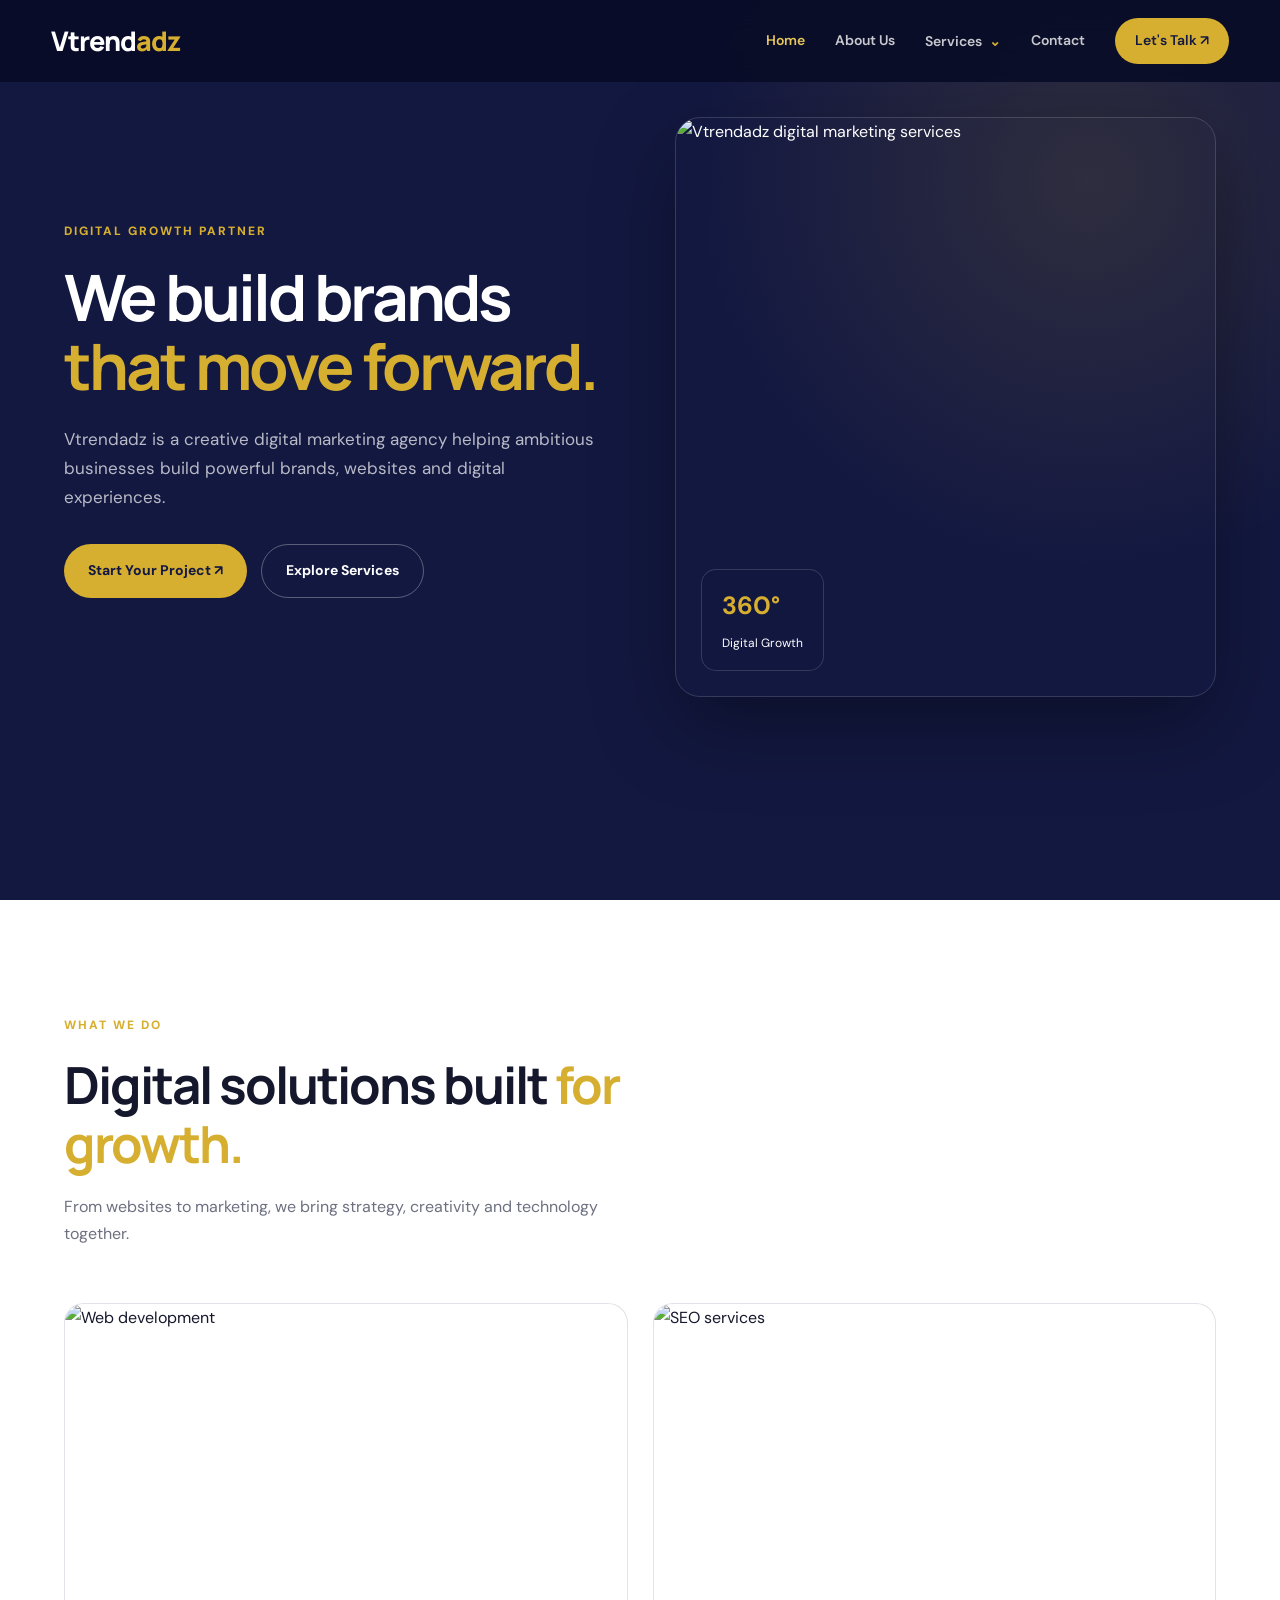
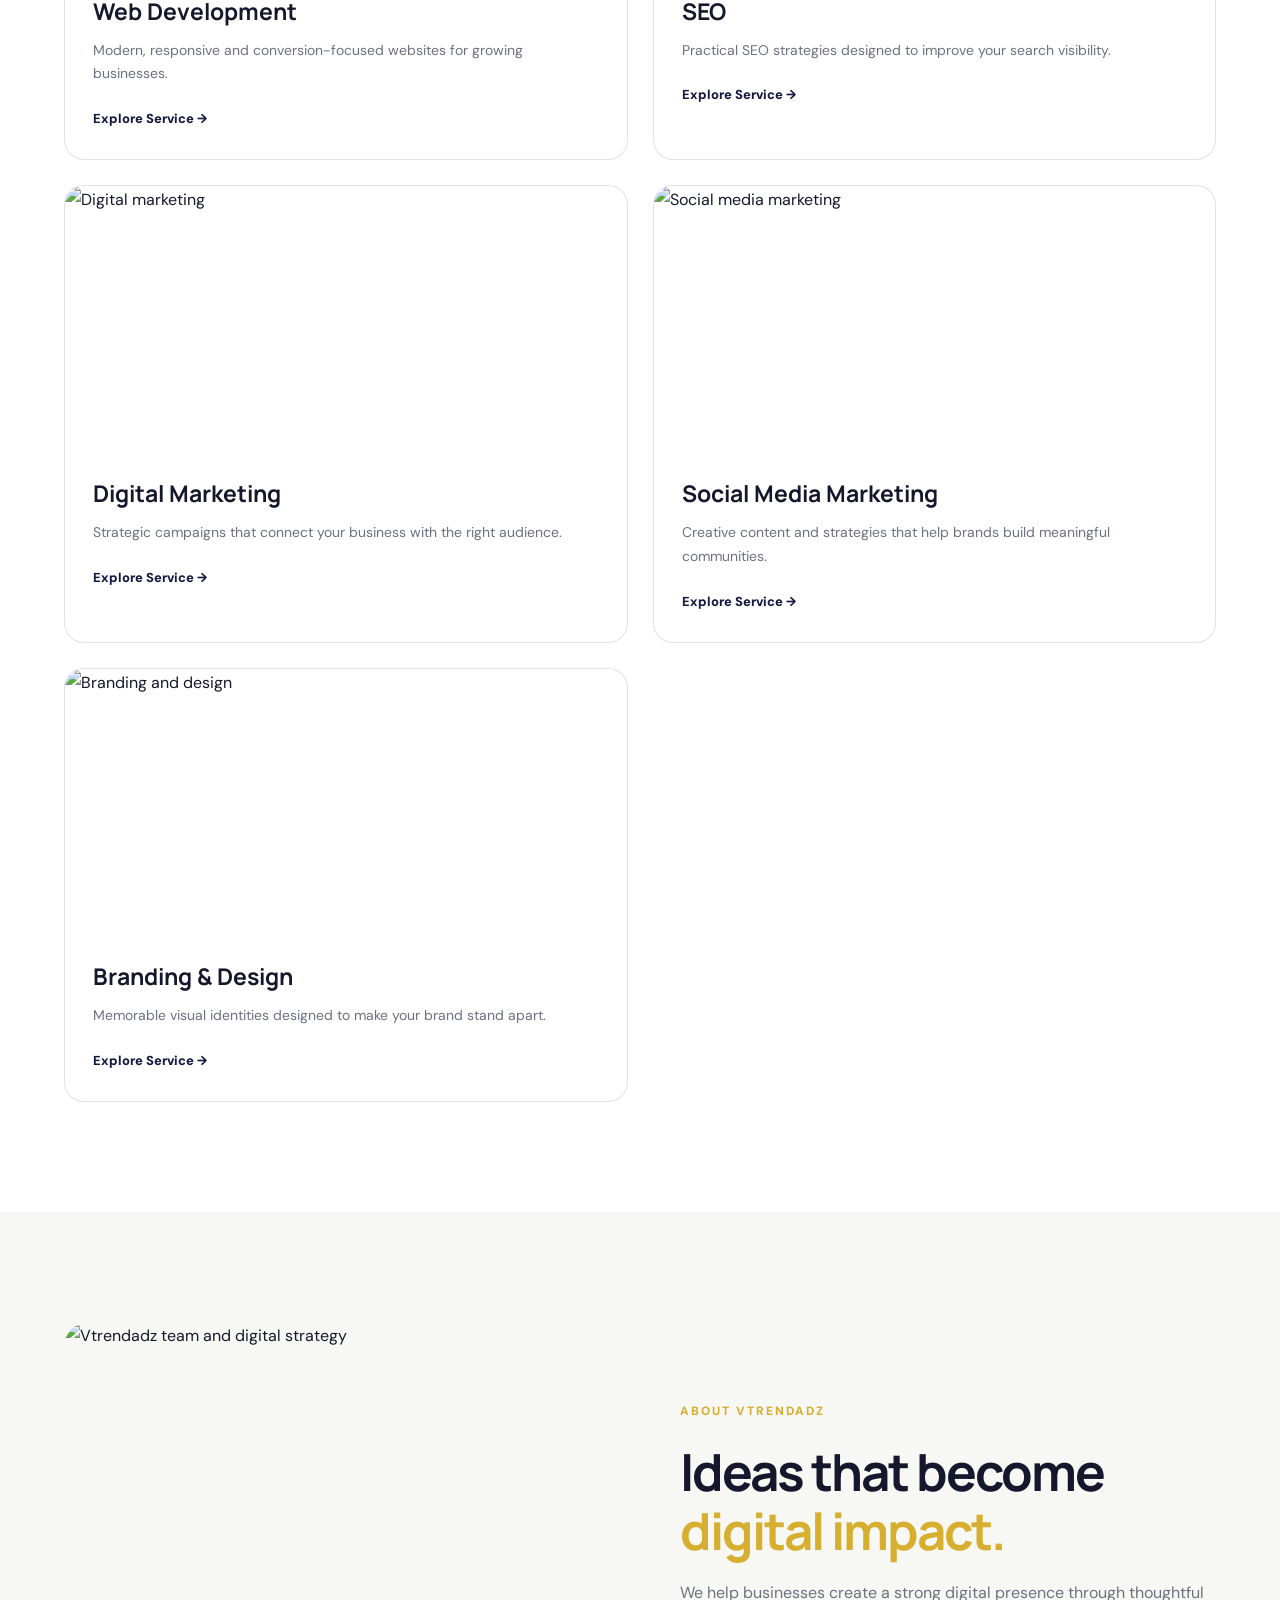
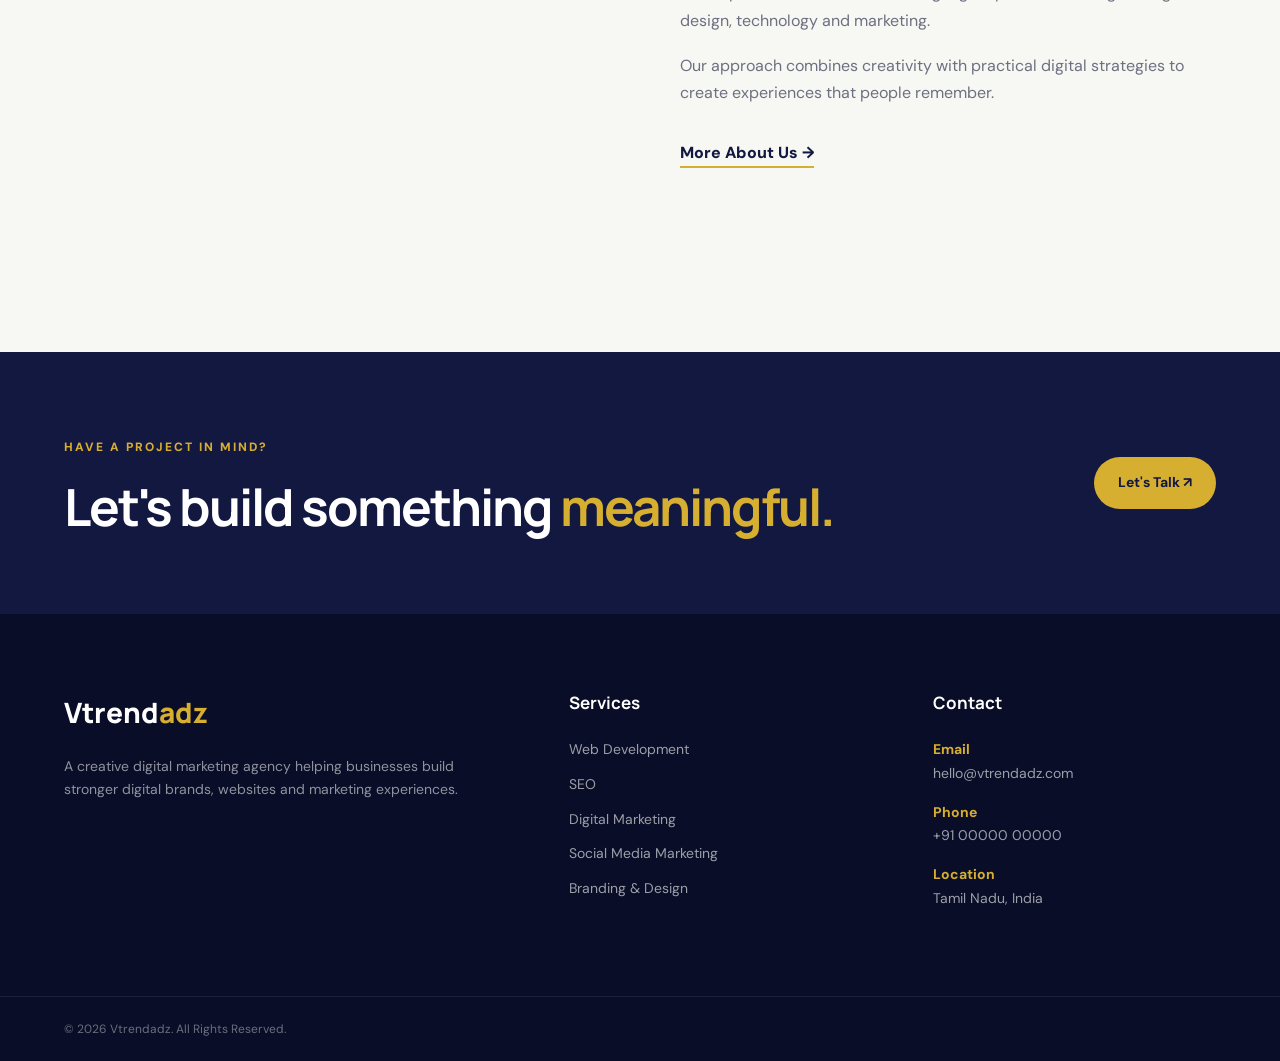
==== index.html @ 5061ff43 "ff" ====
<!DOCTYPE html>
<html lang="en">

<head>
    <meta charset="UTF-8">

    <meta name="viewport" content="width=device-width, initial-scale=1.0">

    <title>Vtrendadz | Digital Marketing Agency in Tamil Nadu</title>

    <meta name="description"
        content="Vtrendadz is a digital marketing agency offering web development, SEO, digital marketing, social media marketing and branding services.">

    <meta name="keywords"
        content="digital marketing agency Tamil Nadu, web development, SEO, social media marketing, branding">

    <meta name="author" content="Vtrendadz">

    <link rel="canonical" href="https://www.vtrendadz.com/">

    <link rel="stylesheet" href="css/style.css">
</head>

<body>

    <!-- PAGE LOADER -->
    <div class="page-loader">
        <img src="images/vtrendadz-logo-transparent.png" alt="Vtrendadz" class="loader-logo-image">
    </div>

    <!-- NAVBAR -->
    <header class="navbar">

        <div class="nav-container">

            <a href="index.html" class="logo">
                Vtrend<span>adz</span>
            </a>

            <button class="menu-toggle" id="menuToggle">
                ☰
            </button>

            <nav class="nav-menu" id="navMenu">

                <a href="index.html" class="active">Home</a>

                <a href="about.html">About Us</a>

                <div class="dropdown">

                    <button class="dropdown-btn">
                        Services <span>⌄</span>
                    </button>

                    <div class="dropdown-menu">

                        <a href="services.html">All Services</a>

                        <a href="services/web-development.html">
                            Web Development
                        </a>

                        <a href="services/seo.html">
                            SEO
                        </a>

                        <a href="services/digital-marketing.html">
                            Digital Marketing
                        </a>

                        <a href="services/social-media.html">
                            Social Media Marketing
                        </a>

                        <a href="services/branding.html">
                            Branding & Design
                        </a>

                    </div>

                </div>

                <a href="contact.html">Contact</a>

                <a href="contact.html" class="nav-btn">
                    Let's Talk ↗
                </a>

            </nav>

        </div>

    </header>


    <!-- HERO -->
    <section class="hero">

        <div class="hero-container">

            <div class="hero-content reveal">

                <span class="small-title">
                    DIGITAL GROWTH PARTNER
                </span>

                <h1>
                    We build brands
                    <span>that move forward.</span>
                </h1>

                <p>
                    Vtrendadz is a creative digital marketing agency helping
                    ambitious businesses build powerful brands, websites and
                    digital experiences.
                </p>

                <div class="hero-buttons">

                    <a href="contact.html" class="btn btn-primary">
                        Start Your Project ↗
                    </a>

                    <a href="services.html" class="btn btn-outline">
                        Explore Services
                    </a>

                </div>

            </div>


            <div class="hero-image reveal">

                <div class="hero-image-box">

                    <img src="images/hero.jpg" alt="Vtrendadz digital marketing services">

                    <div class="image-badge">

                        <strong>360°</strong>

                        <span>
                            Digital Growth
                        </span>

                    </div>

                </div>

            </div>

        </div>

    </section>


    <!-- SERVICES -->
    <section class="section services-section">

        <div class="container">

            <div class="section-heading reveal">

                <span class="small-title">
                    WHAT WE DO
                </span>

                <h2>
                    Digital solutions built
                    <span>for growth.</span>
                </h2>

                <p>
                    From websites to marketing, we bring strategy,
                    creativity and technology together.
                </p>

            </div>


            <div class="service-grid">

                <!-- WEB DEVELOPMENT -->
                <a href="services/web-development.html" class="service-card reveal">

                    <div class="service-image">

                        <img src="images/web-development.jpg" alt="Web development">

                    </div>

                    <div class="service-content">

                        <h3>Web Development</h3>

                        <p>
                            Modern, responsive and conversion-focused
                            websites for growing businesses.
                        </p>

                        <span class="service-link">
                            Explore Service →
                        </span>

                    </div>

                </a>


                <!-- SEO -->
                <a href="services/seo.html" class="service-card reveal">

                    <div class="service-image">

                        <img src="images/seo.jpg" alt="SEO services">

                    </div>

                    <div class="service-content">

                        <h3>SEO</h3>

                        <p>
                            Practical SEO strategies designed to improve
                            your search visibility.
                        </p>

                        <span class="service-link">
                            Explore Service →
                        </span>

                    </div>

                </a>


                <!-- DIGITAL MARKETING -->
                <a href="services/digital-marketing.html" class="service-card reveal">

                    <div class="service-image">

                        <img src="images/digital-marketing.jpg" alt="Digital marketing">

                    </div>

                    <div class="service-content">

                        <h3>Digital Marketing</h3>

                        <p>
                            Strategic campaigns that connect your business
                            with the right audience.
                        </p>

                        <span class="service-link">
                            Explore Service →
                        </span>

                    </div>

                </a>


                <!-- SOCIAL MEDIA -->
                <a href="services/social-media.html" class="service-card reveal">

                    <div class="service-image">

                        <img src="images/social-media.jpg" alt="Social media marketing">

                    </div>

                    <div class="service-content">

                        <h3>Social Media Marketing</h3>

                        <p>
                            Creative content and strategies that help
                            brands build meaningful communities.
                        </p>

                        <span class="service-link">
                            Explore Service →
                        </span>

                    </div>

                </a>


                <!-- BRANDING -->
                <a href="services/branding.html" class="service-card reveal">

                    <div class="service-image">

                        <img src="images/branding.jpg" alt="Branding and design">

                    </div>

                    <div class="service-content">

                        <h3>Branding & Design</h3>

                        <p>
                            Memorable visual identities designed to make
                            your brand stand apart.
                        </p>

                        <span class="service-link">
                            Explore Service →
                        </span>

                    </div>

                </a>

            </div>

        </div>

    </section>


    <!-- ABOUT PREVIEW -->
    <section class="section about-preview">

        <div class="container about-grid">

            <div class="about-image reveal">

                <img src="images/about.jpg" alt="Vtrendadz team and digital strategy">

            </div>


            <div class="about-content reveal">

                <span class="small-title">
                    ABOUT VTRENDADZ
                </span>

                <h2>
                    Ideas that become
                    <span>digital impact.</span>
                </h2>

                <p>
                    We help businesses create a strong digital presence
                    through thoughtful design, technology and marketing.
                </p>

                <p>
                    Our approach combines creativity with practical
                    digital strategies to create experiences that
                    people remember.
                </p>

                <a href="about.html" class="text-link">
                    More About Us →
                </a>

            </div>

        </div>

    </section>


    <!-- CTA -->
    <section class="cta-section">

        <div class="container cta-container reveal">

            <div>

                <span class="small-title">
                    HAVE A PROJECT IN MIND?
                </span>

                <h2>
                    Let's build something
                    <span>meaningful.</span>
                </h2>

            </div>

            <a href="contact.html" class="btn btn-primary">
                Let's Talk ↗
            </a>

        </div>

    </section>


    <!-- FOOTER -->
    <footer class="footer">

        <div class="container footer-grid">

            <!-- COLUMN 1 -->
            <div class="footer-brand">

                <a href="index.html" class="footer-logo">
                    Vtrend<span>adz</span>
                </a>

                <p>
                    A creative digital marketing agency helping
                    businesses build stronger digital brands,
                    websites and marketing experiences.
                </p>

            </div>


            <!-- COLUMN 2 -->
            <div class="footer-services">

                <h3>Services</h3>

                <a href="services/web-development.html">
                    Web Development
                </a>

                <a href="services/seo.html">
                    SEO
                </a>

                <a href="services/digital-marketing.html">
                    Digital Marketing
                </a>

                <a href="services/social-media.html">
                    Social Media Marketing
                </a>

                <a href="services/branding.html">
                    Branding & Design
                </a>

            </div>


            <!-- COLUMN 3 -->
            <div class="footer-contact">

                <h3>Contact</h3>

                <p>
                    <strong>Email</strong><br>
                    hello@vtrendadz.com
                </p>

                <p>
                    <strong>Phone</strong><br>
                    +91 00000 00000
                </p>

                <p>
                    <strong>Location</strong><br>
                    Tamil Nadu, India
                </p>

            </div>

        </div>


        <div class="footer-bottom">

            <div class="container">

                <p>
                    © 2026 Vtrendadz. All Rights Reserved.
                </p>

            </div>

        </div>

    </footer>


    <script src="js/script.js"></script>

</body>

</html>
---- css/style.css ----
@import url('https://fonts.googleapis.com/css2?family=DM+Sans:wght@400;500;600;700&family=Manrope:wght@400;500;600;700;800&display=swap');


/* =========================================
   ROOT
========================================= */

:root {

    --navy: #131841;
    --navy-dark: #090d27;

    --gold: #d6af30;
    --gold-light: #e7c75d;

    --white: #ffffff;

    --cream: #f7f7f3;

    --text: #15182c;

    --muted: #6d7080;

    --border: rgba(19, 24, 65, 0.12);

    --container: 1180px;

}


/* =========================================
   RESET
========================================= */

* {

    margin: 0;

    padding: 0;

    box-sizing: border-box;

}


html {

    scroll-behavior: smooth;

}


body {

    font-family: "DM Sans", sans-serif;

    color: var(--text);

    background: var(--white);

    line-height: 1.7;

    overflow-x: hidden;

}


img {

    width: 100%;

    display: block;

}


a {

    text-decoration: none;

    color: inherit;

}


button,
input,
textarea,
select {

    font-family: inherit;

}


/* =========================================
   CONTAINER
========================================= */

.container {

    width: min(90%, var(--container));

    margin: auto;

}


/* =========================================
   LOADER
========================================= */

.page-loader {

    position: fixed;

    inset: 0;

    background: var(--navy);

    z-index: 9999;

    display: flex;

    align-items: center;

    justify-content: center;

    transition: .6s ease;

}


.page-loader.hide {

    opacity: 0;

    visibility: hidden;

}


.loader-logo {

    font-family: "Manrope", sans-serif;

    font-size: 42px;

    font-weight: 800;

    color: var(--white);

    animation: loaderPulse 1s infinite alternate;

}


.loader-logo span {

    color: var(--gold);

}


@keyframes loaderPulse {

    from {
        transform: scale(.9);
        opacity: .5;
    }

    to {
        transform: scale(1.05);
        opacity: 1;
    }

}


/* =========================================
   NAVBAR
========================================= */

.navbar {

    position: fixed;

    top: 0;

    left: 0;

    width: 100%;

    z-index: 1000;

    background: rgba(9, 13, 39, .92);

    backdrop-filter: blur(15px);

    transition: .3s ease;

}


.navbar.scrolled {

    box-shadow: 0 10px 40px rgba(0,0,0,.2);

}


.nav-container {

    width: min(92%, var(--container));

    margin: auto;

    min-height: 82px;

    display: flex;

    align-items: center;

    justify-content: space-between;

}


.logo {

    font-family: "Manrope", sans-serif;

    color: var(--white);

    font-size: 27px;

    font-weight: 800;

    letter-spacing: -1px;

}


.logo span {

    color: var(--gold);

}


.nav-menu {

    display: flex;

    align-items: center;

    gap: 30px;

}


.nav-menu > a {

    color: rgba(255,255,255,.78);

    font-size: 14px;

    font-weight: 600;

    transition: .3s ease;

}


.nav-menu > a:hover,
.nav-menu > a.active {

    color: var(--gold-light);

}


/* =========================================
   DROPDOWN
========================================= */

.dropdown {

    position: relative;

}


.dropdown-btn {

    background: none;

    border: none;

    color: rgba(255,255,255,.78);

    font-size: 14px;

    font-weight: 600;

    cursor: pointer;

}


.dropdown-btn span {

    color: var(--gold);

    margin-left: 4px;

}


.dropdown-menu {

    position: absolute;

    top: calc(100% + 22px);

    left: 50%;

    transform: translateX(-50%) translateY(10px);

    width: 230px;

    padding: 10px;

    background: var(--white);

    border-radius: 14px;

    box-shadow: 0 20px 50px rgba(0,0,0,.2);

    opacity: 0;

    visibility: hidden;

    transition: .3s ease;

}


.dropdown:hover .dropdown-menu {

    opacity: 1;

    visibility: visible;

    transform: translateX(-50%) translateY(0);

}


.dropdown-menu a {

    display: block;

    padding: 11px 14px;

    color: var(--text);

    font-size: 13px;

    border-radius: 8px;

    transition: .2s ease;

}


.dropdown-menu a:hover {

    background: var(--cream);

    color: var(--gold);

}


.nav-btn {

    padding: 11px 20px !important;

    background: var(--gold);

    color: var(--navy) !important;

    border-radius: 50px;

}


.nav-btn:hover {

    background: var(--gold-light);

}


/* =========================================
   MOBILE MENU
========================================= */

.menu-toggle {

    display: none;

    background: none;

    border: none;

    color: white;

    font-size: 27px;

    cursor: pointer;

}


/* =========================================
   HERO
========================================= */

.hero {

    min-height: 100vh;

    padding-top: 82px;

    background:
        radial-gradient(
            circle at 85% 20%,
            rgba(214,175,48,.14),
            transparent 30%
        ),
        var(--navy);

    color: var(--white);

}


.hero-container {

    width: min(90%, var(--container));

    margin: auto;

    display: grid;

    grid-template-columns: 1fr 1fr;

    gap: 70px;

    align-items: center;

    min-height: 650px;

}


.hero-content {

    max-width: 650px;

}


.small-title {

    display: inline-block;

    color: var(--gold);

    font-size: 12px;

    font-weight: 800;

    letter-spacing: 2px;

    margin-bottom: 20px;

}


.hero h1,
.inner-hero h1 {

    font-family: "Manrope", sans-serif;

    font-size: clamp(42px, 5vw, 72px);

    line-height: 1.08;

    letter-spacing: -3px;

    margin-bottom: 25px;

}


.hero h1 span,
.inner-hero h1 span,
.section-heading h2 span,
.about-content h2 span,
.cta-container h2 span {

    color: var(--gold);

}


.hero p {

    max-width: 580px;

    color: rgba(255,255,255,.7);

    font-size: 17px;

    margin-bottom: 32px;

}


.hero-buttons {

    display: flex;

    gap: 14px;

    flex-wrap: wrap;

}


/* =========================================
   BUTTONS
========================================= */

.btn {

    display: inline-flex;

    align-items: center;

    justify-content: center;

    padding: 14px 24px;

    border-radius: 50px;

    font-weight: 700;

    font-size: 14px;

    transition: .3s ease;

}


.btn-primary {

    background: var(--gold);

    color: var(--navy);

}


.btn-primary:hover {

    background: var(--gold-light);

    transform: translateY(-3px);

    box-shadow: 0 15px 30px rgba(214,175,48,.2);

}


.btn-outline {

    border: 1px solid rgba(255,255,255,.3);

    color: white;

}


.btn-outline:hover {

    border-color: var(--gold);

    color: var(--gold);

    transform: translateY(-3px);

}


/* =========================================
   HERO IMAGE
========================================= */

.hero-image-box {

    position: relative;

    height: 580px;

    border-radius: 25px;

    overflow: hidden;

    border: 1px solid rgba(255,255,255,.15);

    box-shadow: 0 30px 80px rgba(0,0,0,.35);

}


.hero-image-box img {

    width: 100%;

    height: 100%;

    object-fit: cover;

    transition: transform .7s ease;

}


.hero-image-box:hover img {

    transform: scale(1.05);

}


.image-badge {

    position: absolute;

    bottom: 25px;

    left: 25px;

    background: rgba(19,24,65,.9);

    backdrop-filter: blur(12px);

    padding: 15px 20px;

    border-radius: 15px;

    border: 1px solid rgba(255,255,255,.15);

}


.image-badge strong {

    display: block;

    color: var(--gold);

    font-size: 25px;

}


.image-badge span {

    color: white;

    font-size: 12px;

}


/* =========================================
   INNER HERO
========================================= */

.inner-hero {

    padding-top: 82px;

    background: var(--navy);

    color: white;

}


.inner-hero-container {

    width: min(90%, var(--container));

    margin: auto;

    min-height: 650px;

    display: grid;

    grid-template-columns: 1fr 1fr;

    gap: 70px;

    align-items: center;

}


.inner-hero-content {

    max-width: 620px;

}


.inner-hero-content p {

    color: rgba(255,255,255,.7);

    max-width: 570px;

    font-size: 17px;

    margin-bottom: 30px;

}


.inner-hero-image {

    height: 500px;

    border-radius: 25px;

    overflow: hidden;

}


.inner-hero-image img {

    width: 100%;

    height: 100%;

    object-fit: cover;

    transition: .7s ease;

}


.inner-hero-image:hover img {

    transform: scale(1.05);

}


/* =========================================
   SECTIONS
========================================= */

.section {

    padding: 110px 0;

}


.light-section {

    background: var(--cream);

}


.section-heading {

    max-width: 720px;

    margin-bottom: 55px;

}


.section-heading h2,
.about-content h2,
.content-width h2,
.contact-info h2 {

    font-family: "Manrope", sans-serif;

    font-size: clamp(34px, 4vw, 52px);

    line-height: 1.15;

    letter-spacing: -2px;

    margin-bottom: 20px;

}


.section-heading p {

    color: var(--muted);

    max-width: 600px;

}


/* =========================================
   SERVICES
========================================= */

.services-section {

    background: var(--white);

}


.service-grid {

    display: grid;

    grid-template-columns: repeat(2, 1fr);

    gap: 25px;

}


.service-card {

    border: 1px solid var(--border);

    border-radius: 20px;

    overflow: hidden;

    background: white;

    transition: .4s ease;

}


.service-card:hover {

    transform: translateY(-8px);

    box-shadow: 0 25px 60px rgba(19,24,65,.12);

}


.service-image {

    height: 260px;

    overflow: hidden;

}


.service-image img {

    width: 100%;

    height: 100%;

    object-fit: cover;

    transition: .6s ease;

}


.service-card:hover .service-image img {

    transform: scale(1.07);

}


.service-content {

    padding: 28px;

}


.service-content h3 {

    font-family: "Manrope", sans-serif;

    font-size: 23px;

    margin-bottom: 8px;

}


.service-content p {

    color: var(--muted);

    font-size: 14px;

    margin-bottom: 18px;

}


.service-link {

    color: var(--navy);

    font-size: 13px;

    font-weight: 800;

}


.service-card:hover .service-link {

    color: var(--gold);

}


/* =========================================
   ABOUT
========================================= */

.about-preview {

    background: var(--cream);

}


.about-grid {

    display: grid;

    grid-template-columns: 1fr 1fr;

    gap: 80px;

    align-items: center;

}


.about-image {

    height: 520px;

    border-radius: 25px;

    overflow: hidden;

}


.about-image img {

    width: 100%;

    height: 100%;

    object-fit: cover;

    transition: .7s ease;

}


.about-image:hover img {

    transform: scale(1.04);

}


.about-content p {

    color: var(--muted);

    margin-bottom: 18px;

}


.text-link {

    display: inline-block;

    margin-top: 15px;

    color: var(--navy);

    font-weight: 800;

    border-bottom: 2px solid var(--gold);

}


/* =========================================
   CONTENT
========================================= */

.content-width {

    max-width: 850px;

}


.content-width p {

    color: var(--muted);

    margin-bottom: 20px;

}


/* =========================================
   VALUE GRID
========================================= */

.value-grid {

    display: grid;

    grid-template-columns: repeat(4, 1fr);

    gap: 20px;

}


.value-card {

    background: white;

    border: 1px solid var(--border);

    padding: 30px;

    border-radius: 18px;

    transition: .3s ease;

}


.value-card:hover {

    transform: translateY(-6px);

    box-shadow: 0 20px 50px rgba(0,0,0,.08);

}


.value-card > span {

    color: var(--gold);

    font-weight: 800;

}


.value-card h3 {

    font-family: "Manrope", sans-serif;

    margin: 15px 0 8px;

}


.value-card p {

    color: var(--muted);

    font-size: 14px;

}


/* =========================================
   FEATURE GRID
========================================= */

.feature-grid {

    display: grid;

    grid-template-columns: repeat(2, 1fr);

    gap: 20px;

}


.feature-card {

    border: 1px solid var(--border);

    padding: 35px;

    border-radius: 20px;

    transition: .35s ease;

}


.feature-card:hover {

    transform: translateY(-6px);

    border-color: var(--gold);

    box-shadow: 0 20px 50px rgba(19,24,65,.08);

}


.feature-card > span {

    color: var(--gold);

    font-weight: 800;

}


.feature-card h3 {

    font-family: "Manrope", sans-serif;

    font-size: 22px;

    margin: 15px 0 8px;

}


.feature-card p {

    color: var(--muted);

}


/* =========================================
   CTA
========================================= */

.cta-section {

    padding: 80px 0;

    background: var(--navy);

    color: white;

}


.cta-container {

    display: flex;

    align-items: center;

    justify-content: space-between;

    gap: 40px;

}


.cta-container h2 {

    font-family: "Manrope", sans-serif;

    font-size: clamp(34px, 4vw, 52px);

    line-height: 1.1;

    letter-spacing: -2px;

}


/* =========================================
   CONTACT
========================================= */

.contact-grid {

    display: grid;

    grid-template-columns: .8fr 1.2fr;

    gap: 80px;

    align-items: start;

}


.contact-info > p {

    color: var(--muted);

    margin-bottom: 35px;

}


.contact-detail {

    padding: 20px 0;

    border-bottom: 1px solid var(--border);

}


.contact-detail strong {

    display: block;

    font-size: 13px;

    color: var(--gold);

    margin-bottom: 5px;

}


.contact-detail a {

    font-weight: 600;

}


.contact-detail p {

    margin: 0;

    color: var(--muted);

}


/* =========================================
   FORM
========================================= */

.contact-form-wrapper {

    background: var(--cream);

    padding: 40px;

    border-radius: 25px;

}


.form-row {

    display: grid;

    grid-template-columns: 1fr 1fr;

    gap: 20px;

}


.form-group {

    margin-bottom: 20px;

}


.form-group label {

    display: block;

    margin-bottom: 7px;

    font-size: 13px;

    font-weight: 700;

}


.form-group input,
.form-group textarea,
.form-group select {

    width: 100%;

    border: 1px solid var(--border);

    background: white;

    border-radius: 10px;

    padding: 14px 15px;

    outline: none;

    font-size: 14px;

    color: var(--text);

    transition: .3s ease;

}


.form-group input:focus,
.form-group textarea:focus,
.form-group select:focus {

    border-color: var(--gold);

    box-shadow: 0 0 0 3px rgba(214,175,48,.1);

}


.form-group textarea {

    resize: vertical;

}


.form-btn {

    border: none;

    cursor: pointer;

}


/* =========================================
   FOOTER
========================================= */

.footer {

    background: var(--navy-dark);

    color: white;

    padding-top: 75px;

}


.footer-grid {

    display: grid;

    grid-template-columns: 1.5fr 1fr 1fr;

    gap: 80px;

    padding-bottom: 70px;

}


.footer-logo {

    font-family: "Manrope", sans-serif;

    font-size: 28px;

    font-weight: 800;

}


.footer-logo span {

    color: var(--gold);

}


.footer-brand p {

    max-width: 400px;

    color: rgba(255,255,255,.55);

    font-size: 14px;

    margin-top: 18px;

}


.footer h3 {

    font-family: "Manrope", sans-serif;

    margin-bottom: 20px;

    font-size: 17px;

}


.footer-services a {

    display: block;

    color: rgba(255,255,255,.6);

    font-size: 14px;

    margin-bottom: 11px;

    transition: .2s ease;

}


.footer-services a:hover {

    color: var(--gold);

    transform: translateX(4px);

}


.footer-contact p {

    color: rgba(255,255,255,.6);

    font-size: 14px;

    margin-bottom: 15px;

}


.footer-contact strong {

    color: var(--gold);

}


.footer-bottom {

    border-top: 1px solid rgba(255,255,255,.08);

    padding: 22px 0;

}


.footer-bottom p {

    color: rgba(255,255,255,.4);

    font-size: 12px;

}


/* =========================================
   ANIMATION
========================================= */

.reveal {

    opacity: 0;

    transform: translateY(30px);

    transition:
        opacity .8s ease,
        transform .8s ease;

}


.reveal.show {

    opacity: 1;

    transform: translateY(0);

}


/* =========================================
   RESPONSIVE
========================================= */

@media(max-width: 1000px) {

    .nav-menu {

        gap: 18px;

    }


    .hero-container,
    .inner-hero-container {

        gap: 40px;

    }


    .value-grid {

        grid-template-columns: repeat(2, 1fr);

    }

}


@media(max-width: 900px) {

    .menu-toggle {

        display: block;

    }


    .nav-menu {

        position: absolute;

        top: 82px;

        left: 0;

        width: 100%;

        padding: 25px;

        background: var(--navy-dark);

        display: none;

        flex-direction: column;

        align-items: flex-start;

        gap: 18px;

    }


    .nav-menu.open {

        display: flex;

    }


    .dropdown {

        width: 100%;

    }


    .dropdown-btn {

        padding: 0;

    }


    .dropdown-menu {

        position: static;

        transform: none;

        width: 100%;

        margin-top: 12px;

        display: none;

        box-shadow: none;

    }


    .dropdown:hover .dropdown-menu {

        display: block;

        transform: none;

    }


    .hero-container,
    .inner-hero-container,
    .about-grid,
    .contact-grid {

        grid-template-columns: 1fr;

    }


    .hero {

        padding-bottom: 80px;

    }


    .hero-image-box {

        height: 450px;

    }


    .inner-hero {

        padding-bottom: 80px;

    }


    .inner-hero-image {

        height: 430px;

    }


    .about-grid {

        gap: 40px;

    }


    .footer-grid {

        grid-template-columns: 1fr 1fr;

        gap: 45px;

    }


    .cta-container {

        align-items: flex-start;

        flex-direction: column;

    }

}


@media(max-width: 650px) {

    .hero h1,
    .inner-hero h1 {

        letter-spacing: -2px;

    }


    .hero-image-box {

        height: 350px;

    }


    .inner-hero-image {

        height: 330px;

    }


    .service-grid,
    .feature-grid,
    .value-grid {

        grid-template-columns: 1fr;

    }


    .form-row {

        grid-template-columns: 1fr;

        gap: 0;

    }


    .contact-form-wrapper {

        padding: 25px;

    }


    .footer-grid {

        grid-template-columns: 1fr;

        gap: 40px;

    }


    .section {

        padding: 75px 0;

    }


    .hero-buttons {

        flex-direction: column;

        align-items: stretch;

    }


    .btn {

        width: 100%;

    }

}

.page-loader {
    position: fixed;
    inset: 0;
    background: #ffffff;
    z-index: 9999;

    display: flex;
    align-items: center;
    justify-content: center;

    transition: opacity .6s ease, visibility .6s ease;
}

.page-loader.hide {
    opacity: 0;
    visibility: hidden;
}

.loader-logo-image {
    width: min(420px, 70vw);
    height: auto;
    display: block;

    animation: logoLoader 1.8s ease-in-out infinite;
}

@keyframes logoLoader {
    0% {
        transform: scale(.96);
        opacity: .75;
    }

    50% {
        transform: scale(1);
        opacity: 1;
    }

    100% {
        transform: scale(.96);
        opacity: .75;
    }
}

@media(max-width: 650px) {

    .brand-logo {
        width: 105px;
    }

    .loader-logo-image {
        width: 75vw;
    }

}
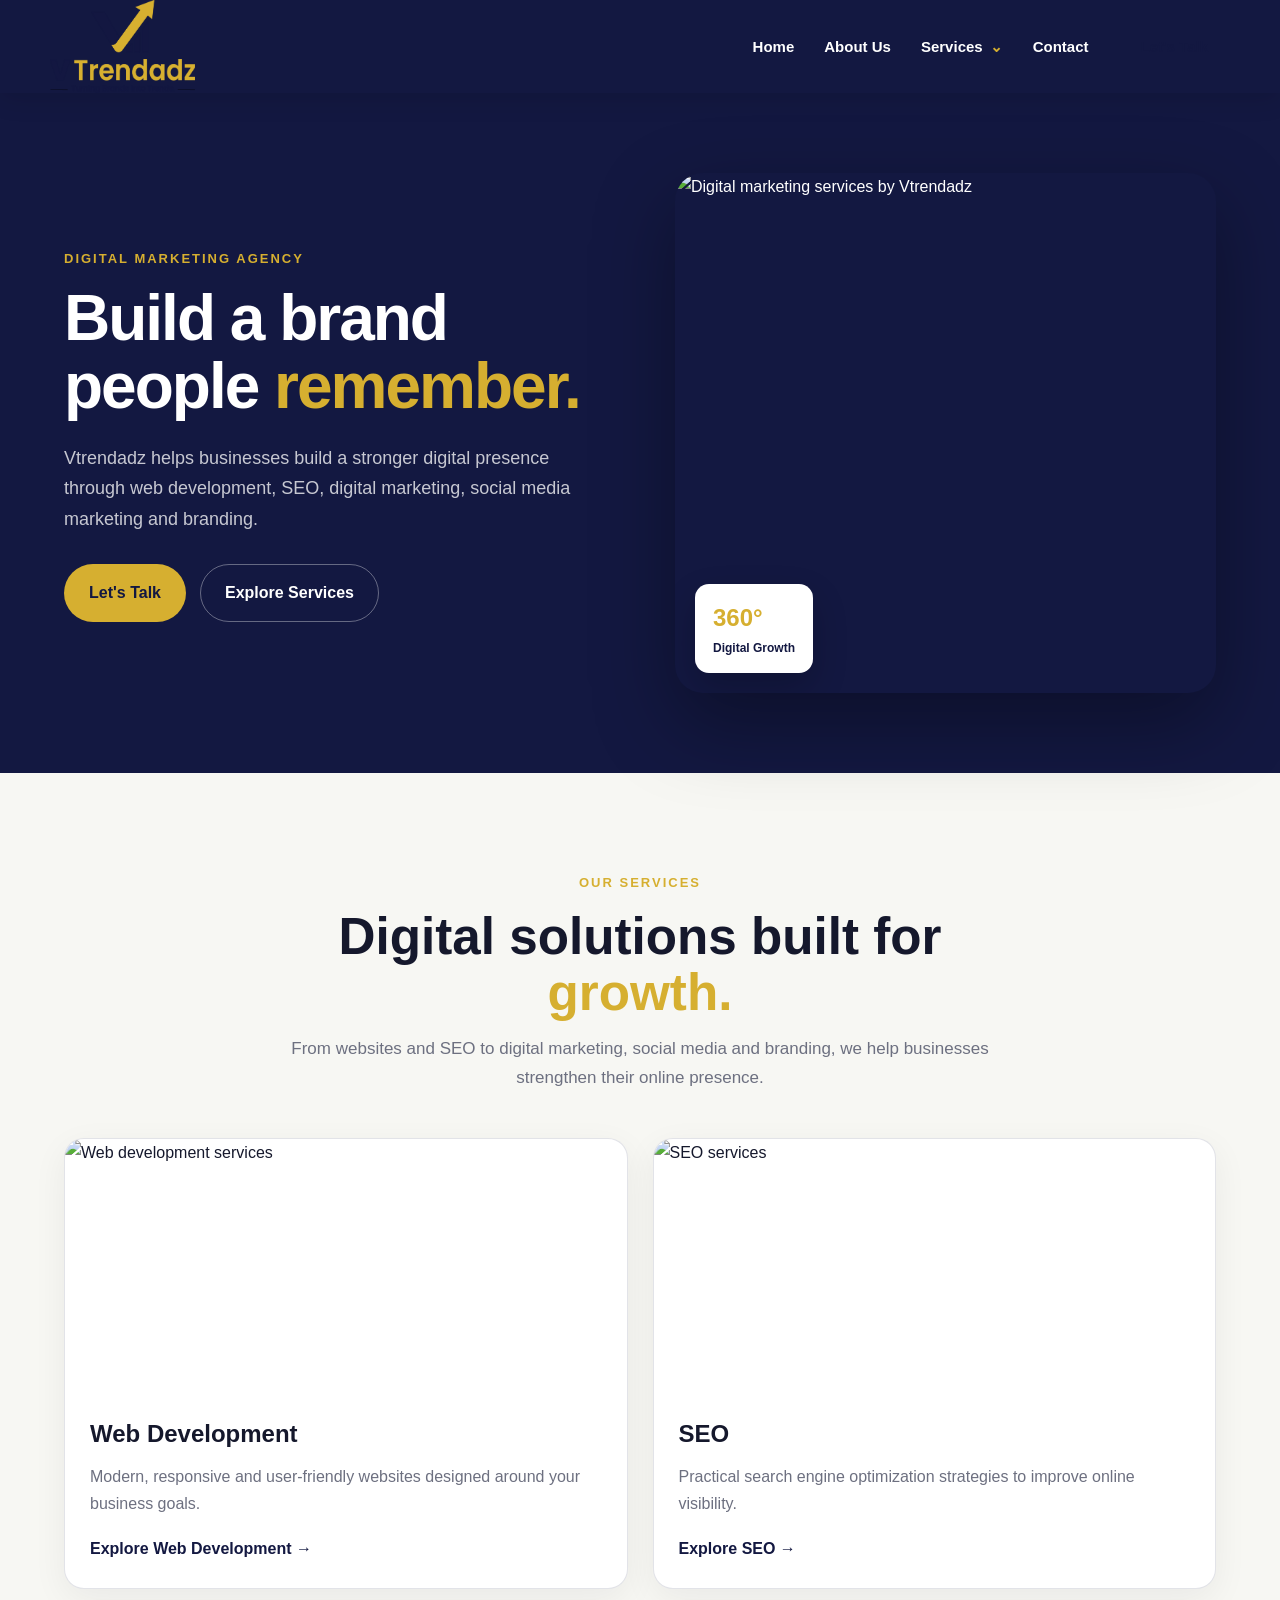
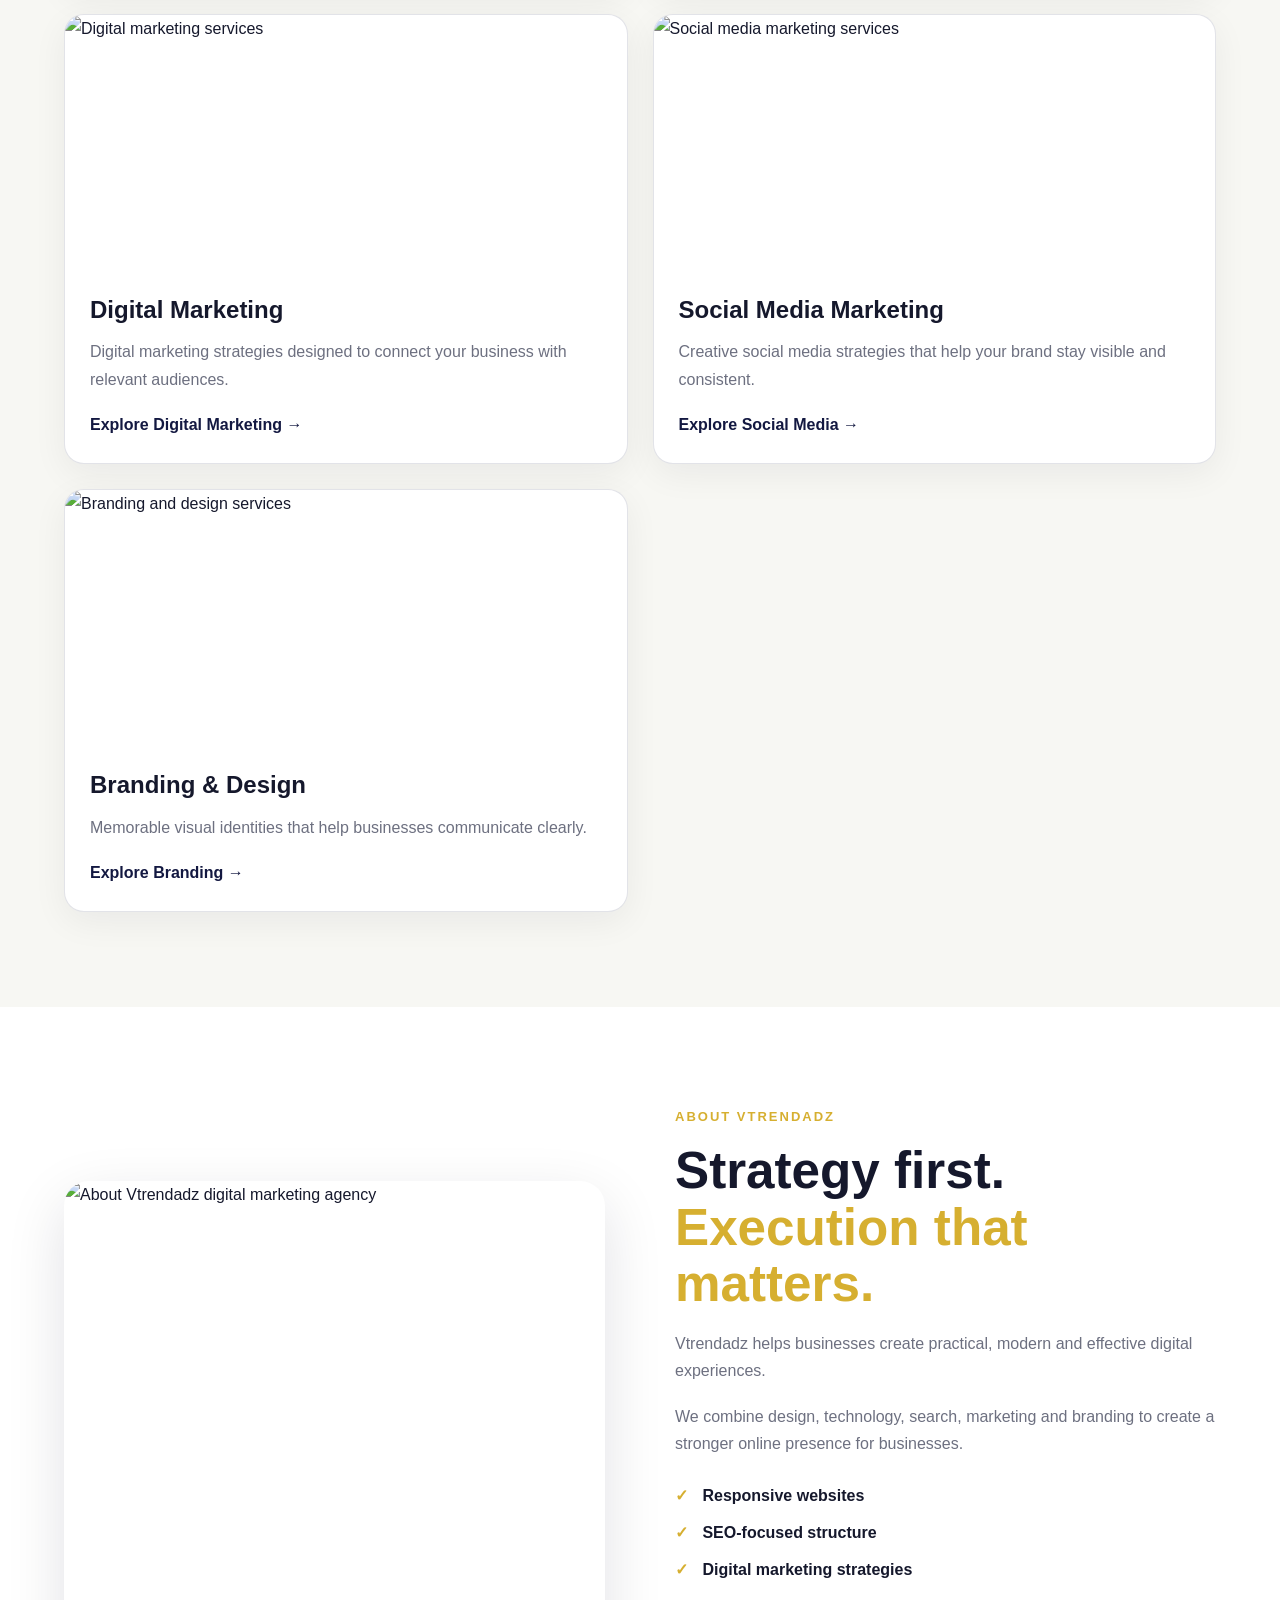
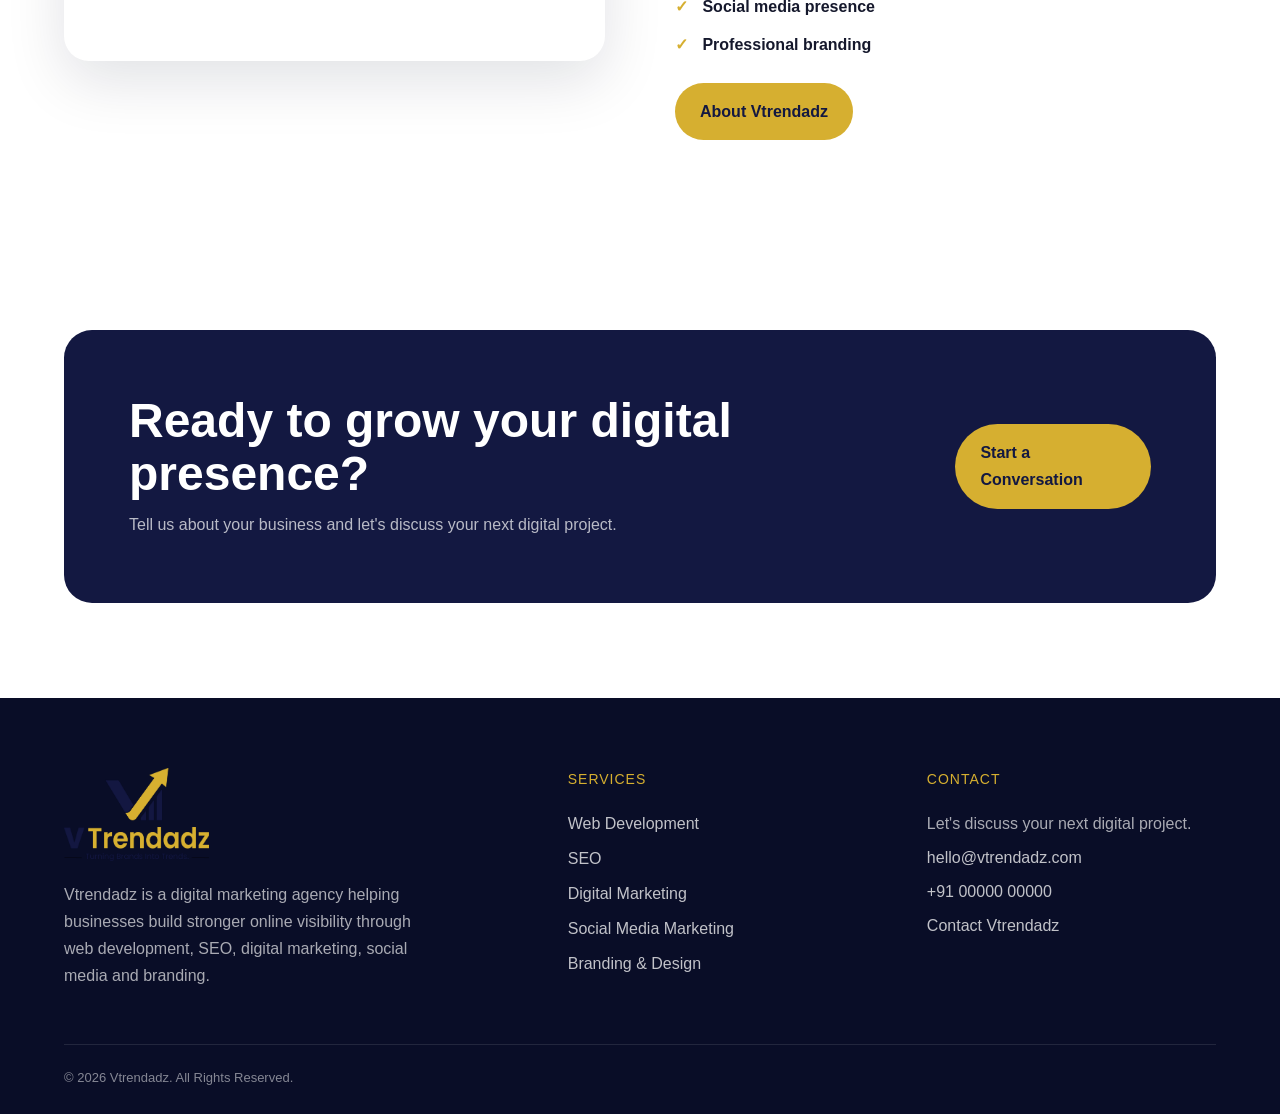
==== commit abc55aad: "ff" ====
--- a/index.html
+++ b/index.html
@@ -1,6 +1,5 @@
 <!DOCTYPE html>
 <html lang="en">
-
 <head>
     <meta charset="UTF-8">
 
@@ -9,12 +8,12 @@
     <title>Vtrendadz | Digital Marketing Agency in Tamil Nadu</title>
 
     <meta name="description"
-        content="Vtrendadz is a digital marketing agency offering web development, SEO, digital marketing, social media marketing and branding services.">
+          content="Vtrendadz is a digital marketing agency in Tamil Nadu offering web development, SEO, digital marketing, social media marketing and branding services.">
 
     <meta name="keywords"
-        content="digital marketing agency Tamil Nadu, web development, SEO, social media marketing, branding">
-
-    <meta name="author" content="Vtrendadz">
+          content="digital marketing agency Tamil Nadu, web development Tamil Nadu, SEO agency Tamil Nadu, social media marketing, branding">
+
+    <meta name="robots" content="index, follow">
 
     <link rel="canonical" href="https://www.vtrendadz.com/">
 
@@ -23,403 +22,595 @@
 
 <body>
 
-    <!-- PAGE LOADER -->
-    <div class="page-loader">
-        <img src="images/vtrendadz-logo-transparent.png" alt="Vtrendadz" class="loader-logo-image">
+<!-- ================= PRELOADER ================= -->
+
+<div id="pageLoader" class="page-loader">
+
+    <div class="loader-wrapper">
+
+        <div class="loader-circle"></div>
+
+        <img
+            src="images/vtrendadz-logo-transparent.png"
+            alt="Vtrendadz"
+            class="loader-logo"
+        >
+
     </div>
 
-    <!-- NAVBAR -->
-    <header class="navbar">
-
-        <div class="nav-container">
-
-            <a href="index.html" class="logo">
-                Vtrend<span>adz</span>
+</div>
+
+
+<!-- ================= NAVBAR ================= -->
+
+<header class="site-header">
+
+    <nav class="navbar">
+
+        <a href="index.html" class="brand-logo">
+            <img
+                src="images/vtrendadz-logo-transparent.png"
+                alt="Vtrendadz - Turning Brands Into Trends"
+            >
+        </a>
+
+
+        <!-- MOBILE BUTTON -->
+
+        <button
+            class="menu-toggle"
+            id="menuToggle"
+            aria-label="Open menu"
+            aria-expanded="false"
+            type="button"
+        >
+
+            <span></span>
+            <span></span>
+            <span></span>
+
+        </button>
+
+
+        <!-- NAVIGATION -->
+
+        <div class="nav-menu" id="navMenu">
+
+            <a href="index.html">Home</a>
+
+            <a href="about.html">About Us</a>
+
+
+            <!-- SERVICES -->
+
+            <div class="nav-dropdown">
+
+                <button
+                    class="dropdown-btn"
+                    type="button"
+                    aria-expanded="false"
+                >
+
+                    Services
+
+                    <span>⌄</span>
+
+                </button>
+
+
+                <div class="dropdown-menu">
+
+                    <a href="services.html">
+                        All Services
+                    </a>
+
+                    <a href="services/web-development.html">
+                        Web Development
+                    </a>
+
+                    <a href="services/seo.html">
+                        SEO
+                    </a>
+
+                    <a href="services/digital-marketing.html">
+                        Digital Marketing
+                    </a>
+
+                    <a href="services/social-media.html">
+                        Social Media Marketing
+                    </a>
+
+                    <a href="services/branding.html">
+                        Branding &amp; Design
+                    </a>
+
+                </div>
+
+            </div>
+
+
+            <a href="contact.html">
+                Contact
             </a>
 
-            <button class="menu-toggle" id="menuToggle">
-                ☰
-            </button>
-
-            <nav class="nav-menu" id="navMenu">
-
-                <a href="index.html" class="active">Home</a>
-
-                <a href="about.html">About Us</a>
-
-                <div class="dropdown">
-
-                    <button class="dropdown-btn">
-                        Services <span>⌄</span>
-                    </button>
-
-                    <div class="dropdown-menu">
-
-                        <a href="services.html">All Services</a>
-
-                        <a href="services/web-development.html">
-                            Web Development
-                        </a>
-
-                        <a href="services/seo.html">
-                            SEO
-                        </a>
-
-                        <a href="services/digital-marketing.html">
-                            Digital Marketing
-                        </a>
-
-                        <a href="services/social-media.html">
-                            Social Media Marketing
-                        </a>
-
-                        <a href="services/branding.html">
-                            Branding & Design
-                        </a>
-
-                    </div>
-
-                </div>
-
-                <a href="contact.html">Contact</a>
-
-                <a href="contact.html" class="nav-btn">
-                    Let's Talk ↗
-                </a>
-
-            </nav>
-
-        </div>
-
-    </header>
-
-
-    <!-- HERO -->
-    <section class="hero">
-
-        <div class="hero-container">
-
-            <div class="hero-content reveal">
-
-                <span class="small-title">
-                    DIGITAL GROWTH PARTNER
-                </span>
-
-                <h1>
-                    We build brands
-                    <span>that move forward.</span>
-                </h1>
+
+            <a href="contact.html" class="nav-cta">
+                Let's Talk
+            </a>
+
+        </div>
+
+    </nav>
+
+</header>
+
+
+
+<!-- ================= HERO ================= -->
+
+<main>
+
+<section class="hero">
+
+    <div class="hero-container">
+
+        <!-- LEFT -->
+
+        <div class="hero-content reveal">
+
+            <span class="eyebrow">
+                DIGITAL MARKETING AGENCY
+            </span>
+
+
+            <h1>
+                Build a brand people
+                <span>remember.</span>
+            </h1>
+
+
+            <p>
+                Vtrendadz helps businesses build a stronger digital
+                presence through web development, SEO, digital marketing,
+                social media marketing and branding.
+            </p>
+
+
+            <div class="hero-actions">
+
+                <a href="contact.html" class="btn btn-primary">
+                    Let's Talk
+                </a>
+
+                <a href="services.html" class="btn btn-outline">
+                    Explore Services
+                </a>
+
+            </div>
+
+        </div>
+
+
+        <!-- RIGHT -->
+
+        <div class="hero-image reveal">
+
+            <div class="hero-image-box">
+
+                <img
+                    src="images/hero.jpg"
+                    alt="Digital marketing services by Vtrendadz"
+                >
+
+                <div class="image-badge">
+
+                    <strong>360°</strong>
+
+                    <span>
+                        Digital Growth
+                    </span>
+
+                </div>
+
+            </div>
+
+        </div>
+
+    </div>
+
+</section>
+
+
+
+<!-- ================= SERVICES ================= -->
+
+<section class="section section-light">
+
+    <div class="container">
+
+        <div class="section-heading center reveal">
+
+            <span class="small-title">
+                OUR SERVICES
+            </span>
+
+            <h2>
+                Digital solutions built for
+                <span>growth.</span>
+            </h2>
+
+            <p>
+                From websites and SEO to digital marketing,
+                social media and branding, we help businesses
+                strengthen their online presence.
+            </p>
+
+        </div>
+
+
+        <div class="service-grid">
+
+
+            <!-- WEB -->
+
+            <article class="service-card reveal">
+
+                <div class="service-image">
+
+                    <img
+                        src="images/web-development.jpg"
+                        alt="Web development services"
+                    >
+
+                </div>
+
+                <div class="service-content">
+
+                    <h3>
+                        Web Development
+                    </h3>
+
+                    <p>
+                        Modern, responsive and user-friendly
+                        websites designed around your business goals.
+                    </p>
+
+                    <a
+                        href="services/web-development.html"
+                        class="text-link"
+                    >
+                        Explore Web Development →
+                    </a>
+
+                </div>
+
+            </article>
+
+
+
+            <!-- SEO -->
+
+            <article class="service-card reveal">
+
+                <div class="service-image">
+
+                    <img
+                        src="images/seo.jpg"
+                        alt="SEO services"
+                    >
+
+                </div>
+
+                <div class="service-content">
+
+                    <h3>
+                        SEO
+                    </h3>
+
+                    <p>
+                        Practical search engine optimization
+                        strategies to improve online visibility.
+                    </p>
+
+                    <a
+                        href="services/seo.html"
+                        class="text-link"
+                    >
+                        Explore SEO →
+                    </a>
+
+                </div>
+
+            </article>
+
+
+
+            <!-- DIGITAL MARKETING -->
+
+            <article class="service-card reveal">
+
+                <div class="service-image">
+
+                    <img
+                        src="images/digital-marketing.jpg"
+                        alt="Digital marketing services"
+                    >
+
+                </div>
+
+                <div class="service-content">
+
+                    <h3>
+                        Digital Marketing
+                    </h3>
+
+                    <p>
+                        Digital marketing strategies designed
+                        to connect your business with relevant audiences.
+                    </p>
+
+                    <a
+                        href="services/digital-marketing.html"
+                        class="text-link"
+                    >
+                        Explore Digital Marketing →
+                    </a>
+
+                </div>
+
+            </article>
+
+
+
+            <!-- SOCIAL MEDIA -->
+
+            <article class="service-card reveal">
+
+                <div class="service-image">
+
+                    <img
+                        src="images/social-media.jpg"
+                        alt="Social media marketing services"
+                    >
+
+                </div>
+
+                <div class="service-content">
+
+                    <h3>
+                        Social Media Marketing
+                    </h3>
+
+                    <p>
+                        Creative social media strategies that
+                        help your brand stay visible and consistent.
+                    </p>
+
+                    <a
+                        href="services/social-media.html"
+                        class="text-link"
+                    >
+                        Explore Social Media →
+                    </a>
+
+                </div>
+
+            </article>
+
+
+
+            <!-- BRANDING -->
+
+            <article class="service-card reveal">
+
+                <div class="service-image">
+
+                    <img
+                        src="images/branding.jpg"
+                        alt="Branding and design services"
+                    >
+
+                </div>
+
+                <div class="service-content">
+
+                    <h3>
+                        Branding &amp; Design
+                    </h3>
+
+                    <p>
+                        Memorable visual identities that help
+                        businesses communicate clearly.
+                    </p>
+
+                    <a
+                        href="services/branding.html"
+                        class="text-link"
+                    >
+                        Explore Branding →
+                    </a>
+
+                </div>
+
+            </article>
+
+
+        </div>
+
+    </div>
+
+</section>
+
+
+
+<!-- ================= ABOUT ================= -->
+
+<section class="section">
+
+    <div class="container about-grid">
+
+
+        <div class="about-image reveal">
+
+            <img
+                src="images/about.jpg"
+                alt="About Vtrendadz digital marketing agency"
+            >
+
+        </div>
+
+
+        <div class="about-content reveal">
+
+            <span class="small-title">
+                ABOUT VTRENDADZ
+            </span>
+
+
+            <h2>
+                Strategy first.
+                <span>Execution that matters.</span>
+            </h2>
+
+
+            <p>
+                Vtrendadz helps businesses create practical,
+                modern and effective digital experiences.
+            </p>
+
+
+            <p>
+                We combine design, technology, search,
+                marketing and branding to create a stronger
+                online presence for businesses.
+            </p>
+
+
+            <ul class="check-list">
+
+                <li>
+                    Responsive websites
+                </li>
+
+                <li>
+                    SEO-focused structure
+                </li>
+
+                <li>
+                    Digital marketing strategies
+                </li>
+
+                <li>
+                    Social media presence
+                </li>
+
+                <li>
+                    Professional branding
+                </li>
+
+            </ul>
+
+
+            <a
+                href="about.html"
+                class="btn btn-primary"
+            >
+                About Vtrendadz
+            </a>
+
+        </div>
+
+    </div>
+
+</section>
+
+
+
+<!-- ================= CTA ================= -->
+
+<section class="section">
+
+    <div class="container">
+
+        <div class="cta reveal">
+
+            <div>
+
+                <h2>
+                    Ready to grow your
+                    digital presence?
+                </h2>
 
                 <p>
-                    Vtrendadz is a creative digital marketing agency helping
-                    ambitious businesses build powerful brands, websites and
-                    digital experiences.
+                    Tell us about your business and
+                    let's discuss your next digital project.
                 </p>
 
-                <div class="hero-buttons">
-
-                    <a href="contact.html" class="btn btn-primary">
-                        Start Your Project ↗
-                    </a>
-
-                    <a href="services.html" class="btn btn-outline">
-                        Explore Services
-                    </a>
-
-                </div>
-
             </div>
 
 
-            <div class="hero-image reveal">
-
-                <div class="hero-image-box">
-
-                    <img src="images/hero.jpg" alt="Vtrendadz digital marketing services">
-
-                    <div class="image-badge">
-
-                        <strong>360°</strong>
-
-                        <span>
-                            Digital Growth
-                        </span>
-
-                    </div>
-
-                </div>
+            <a
+                href="contact.html"
+                class="btn btn-primary"
+            >
+                Start a Conversation
+            </a>
+
+        </div>
+
+    </div>
+
+</section>
+
+</main>
+
+
+
+<!-- ================= FOOTER ================= -->
+
+<footer class="site-footer">
+
+    <div class="container">
+
+        <div class="footer-grid">
+
+
+            <!-- COLUMN 1 -->
+
+            <div class="footer-brand">
+
+                <a
+                    href="index.html"
+                    class="brand-logo"
+                >
+
+                    <img
+                        src="images/vtrendadz-logo-transparent.png"
+                        alt="Vtrendadz"
+                    >
+
+                </a>
+
+
+                <p>
+                    Vtrendadz is a digital marketing agency
+                    helping businesses build stronger online
+                    visibility through web development, SEO,
+                    digital marketing, social media and branding.
+                </p>
 
             </div>
 
-        </div>
-
-    </section>
-
-
-    <!-- SERVICES -->
-    <section class="section services-section">
-
-        <div class="container">
-
-            <div class="section-heading reveal">
-
-                <span class="small-title">
-                    WHAT WE DO
-                </span>
-
-                <h2>
-                    Digital solutions built
-                    <span>for growth.</span>
-                </h2>
-
-                <p>
-                    From websites to marketing, we bring strategy,
-                    creativity and technology together.
-                </p>
-
-            </div>
-
-
-            <div class="service-grid">
-
-                <!-- WEB DEVELOPMENT -->
-                <a href="services/web-development.html" class="service-card reveal">
-
-                    <div class="service-image">
-
-                        <img src="images/web-development.jpg" alt="Web development">
-
-                    </div>
-
-                    <div class="service-content">
-
-                        <h3>Web Development</h3>
-
-                        <p>
-                            Modern, responsive and conversion-focused
-                            websites for growing businesses.
-                        </p>
-
-                        <span class="service-link">
-                            Explore Service →
-                        </span>
-
-                    </div>
-
-                </a>
-
-
-                <!-- SEO -->
-                <a href="services/seo.html" class="service-card reveal">
-
-                    <div class="service-image">
-
-                        <img src="images/seo.jpg" alt="SEO services">
-
-                    </div>
-
-                    <div class="service-content">
-
-                        <h3>SEO</h3>
-
-                        <p>
-                            Practical SEO strategies designed to improve
-                            your search visibility.
-                        </p>
-
-                        <span class="service-link">
-                            Explore Service →
-                        </span>
-
-                    </div>
-
-                </a>
-
-
-                <!-- DIGITAL MARKETING -->
-                <a href="services/digital-marketing.html" class="service-card reveal">
-
-                    <div class="service-image">
-
-                        <img src="images/digital-marketing.jpg" alt="Digital marketing">
-
-                    </div>
-
-                    <div class="service-content">
-
-                        <h3>Digital Marketing</h3>
-
-                        <p>
-                            Strategic campaigns that connect your business
-                            with the right audience.
-                        </p>
-
-                        <span class="service-link">
-                            Explore Service →
-                        </span>
-
-                    </div>
-
-                </a>
-
-
-                <!-- SOCIAL MEDIA -->
-                <a href="services/social-media.html" class="service-card reveal">
-
-                    <div class="service-image">
-
-                        <img src="images/social-media.jpg" alt="Social media marketing">
-
-                    </div>
-
-                    <div class="service-content">
-
-                        <h3>Social Media Marketing</h3>
-
-                        <p>
-                            Creative content and strategies that help
-                            brands build meaningful communities.
-                        </p>
-
-                        <span class="service-link">
-                            Explore Service →
-                        </span>
-
-                    </div>
-
-                </a>
-
-
-                <!-- BRANDING -->
-                <a href="services/branding.html" class="service-card reveal">
-
-                    <div class="service-image">
-
-                        <img src="images/branding.jpg" alt="Branding and design">
-
-                    </div>
-
-                    <div class="service-content">
-
-                        <h3>Branding & Design</h3>
-
-                        <p>
-                            Memorable visual identities designed to make
-                            your brand stand apart.
-                        </p>
-
-                        <span class="service-link">
-                            Explore Service →
-                        </span>
-
-                    </div>
-
-                </a>
-
-            </div>
-
-        </div>
-
-    </section>
-
-
-    <!-- ABOUT PREVIEW -->
-    <section class="section about-preview">
-
-        <div class="container about-grid">
-
-            <div class="about-image reveal">
-
-                <img src="images/about.jpg" alt="Vtrendadz team and digital strategy">
-
-            </div>
-
-
-            <div class="about-content reveal">
-
-                <span class="small-title">
-                    ABOUT VTRENDADZ
-                </span>
-
-                <h2>
-                    Ideas that become
-                    <span>digital impact.</span>
-                </h2>
-
-                <p>
-                    We help businesses create a strong digital presence
-                    through thoughtful design, technology and marketing.
-                </p>
-
-                <p>
-                    Our approach combines creativity with practical
-                    digital strategies to create experiences that
-                    people remember.
-                </p>
-
-                <a href="about.html" class="text-link">
-                    More About Us →
-                </a>
-
-            </div>
-
-        </div>
-
-    </section>
-
-
-    <!-- CTA -->
-    <section class="cta-section">
-
-        <div class="container cta-container reveal">
-
-            <div>
-
-                <span class="small-title">
-                    HAVE A PROJECT IN MIND?
-                </span>
-
-                <h2>
-                    Let's build something
-                    <span>meaningful.</span>
-                </h2>
-
-            </div>
-
-            <a href="contact.html" class="btn btn-primary">
-                Let's Talk ↗
-            </a>
-
-        </div>
-
-    </section>
-
-
-    <!-- FOOTER -->
-    <footer class="footer">
-
-        <div class="container footer-grid">
-
-            <!-- COLUMN 1 -->
-            <div class="footer-brand">
-
-                <a href="index.html" class="footer-logo">
-                    Vtrend<span>adz</span>
-                </a>
-
-                <p>
-                    A creative digital marketing agency helping
-                    businesses build stronger digital brands,
-                    websites and marketing experiences.
-                </p>
-
-            </div>
 
 
             <!-- COLUMN 2 -->
+
             <div class="footer-services">
 
-                <h3>Services</h3>
+                <div class="footer-title">
+                    Services
+                </div>
+
 
                 <a href="services/web-development.html">
                     Web Development
@@ -438,31 +629,40 @@
                 </a>
 
                 <a href="services/branding.html">
-                    Branding & Design
+                    Branding &amp; Design
                 </a>
 
             </div>
 
 
+
             <!-- COLUMN 3 -->
+
             <div class="footer-contact">
 
-                <h3>Contact</h3>
+                <div class="footer-title">
+                    Contact
+                </div>
+
 
                 <p>
-                    <strong>Email</strong><br>
+                    Let's discuss your next digital project.
+                </p>
+
+
+                <a href="mailto:hello@vtrendadz.com">
                     hello@vtrendadz.com
-                </p>
-
-                <p>
-                    <strong>Phone</strong><br>
+                </a>
+
+
+                <a href="tel:+910000000000">
                     +91 00000 00000
-                </p>
-
-                <p>
-                    <strong>Location</strong><br>
-                    Tamil Nadu, India
-                </p>
+                </a>
+
+
+                <a href="contact.html">
+                    Contact Vtrendadz
+                </a>
 
             </div>
 
@@ -471,21 +671,16 @@
 
         <div class="footer-bottom">
 
-            <div class="container">
-
-                <p>
-                    © 2026 Vtrendadz. All Rights Reserved.
-                </p>
-
-            </div>
-
-        </div>
-
-    </footer>
-
-
-    <script src="js/script.js"></script>
+            © 2026 Vtrendadz. All Rights Reserved.
+
+        </div>
+
+    </div>
+
+</footer>
+
+
+<script src="js/script.js"></script>
 
 </body>
-
 </html>
--- a/css/style.css
+++ b/css/style.css
@@ -1,9 +1,7 @@
-@import url('https://fonts.googleapis.com/css2?family=DM+Sans:wght@400;500;600;700&family=Manrope:wght@400;500;600;700;800&display=swap');
-
-
-/* =========================================
-   ROOT
-========================================= */
+/* =========================================================
+   VTRENDADZ
+   MAIN STYLESHEET
+========================================================= */
 
 :root {
 
@@ -14,45 +12,45 @@
     --gold-light: #e7c75d;
 
     --white: #ffffff;
-
     --cream: #f7f7f3;
 
     --text: #15182c;
-
     --muted: #6d7080;
 
     --border: rgba(19, 24, 65, 0.12);
 
     --container: 1180px;
 
-}
-
-
-/* =========================================
+    --shadow:
+        0 20px 60px rgba(9, 13, 39, 0.12);
+}
+
+
+/* =========================================================
    RESET
-========================================= */
+========================================================= */
 
 * {
 
     margin: 0;
-
     padding: 0;
 
     box-sizing: border-box;
-
 }
 
 
 html {
 
     scroll-behavior: smooth;
-
 }
 
 
 body {
 
-    font-family: "DM Sans", sans-serif;
+    font-family:
+        Arial,
+        Helvetica,
+        sans-serif;
 
     color: var(--text);
 
@@ -61,16 +59,14 @@
     line-height: 1.7;
 
     overflow-x: hidden;
-
 }
 
 
 img {
 
-    width: 100%;
-
     display: block;
 
+    max-width: 100%;
 }
 
 
@@ -79,7 +75,6 @@
     text-decoration: none;
 
     color: inherit;
-
 }
 
 
@@ -88,27 +83,22 @@
 textarea,
 select {
 
-    font-family: inherit;
-
-}
-
-
-/* =========================================
-   CONTAINER
-========================================= */
+    font: inherit;
+}
+
 
 .container {
 
     width: min(90%, var(--container));
 
-    margin: auto;
-
-}
-
-
-/* =========================================
+    margin-left: auto;
+    margin-right: auto;
+}
+
+
+/* =========================================================
    LOADER
-========================================= */
+========================================================= */
 
 .page-loader {
 
@@ -116,1218 +106,1229 @@
 
     inset: 0;
 
-    background: var(--navy);
-
-    z-index: 9999;
+    width: 100%;
+    height: 100vh;
+
+    background: #ffffff;
 
     display: flex;
 
     align-items: center;
-
     justify-content: center;
 
-    transition: .6s ease;
-
-}
-
-
-.page-loader.hide {
+    z-index: 999999;
+
+    opacity: 1;
+
+    visibility: visible;
+
+    transition:
+        opacity 0.6s ease,
+        visibility 0.6s ease;
+}
+
+
+.page-loader.loaded {
 
     opacity: 0;
 
     visibility: hidden;
 
+    pointer-events: none;
+}
+
+
+.loader-wrapper {
+
+    position: relative;
+
+    width: 220px;
+    height: 220px;
+
+    display: flex;
+
+    align-items: center;
+    justify-content: center;
 }
 
 
 .loader-logo {
 
-    font-family: "Manrope", sans-serif;
-
-    font-size: 42px;
+    position: absolute;
+
+    width: 150px;
+
+    height: auto;
+
+    display: block;
+
+    z-index: 10;
+
+    opacity: 1 !important;
+
+    visibility: visible !important;
+
+    transform: none !important;
+
+    animation: none !important;
+}
+
+
+.loader-circle {
+
+    position: absolute;
+
+    width: 195px;
+    height: 195px;
+
+    border-radius: 50%;
+
+    border:
+        3px solid
+        rgba(19, 24, 65, 0.12);
+
+    border-top-color: var(--gold);
+
+    border-right-color: var(--gold);
+
+    animation:
+        loaderRotate
+        1.1s
+        linear
+        infinite;
+
+    z-index: 5;
+}
+
+
+.loader-circle::after {
+
+    content: "";
+
+    position: absolute;
+
+    width: 8px;
+    height: 8px;
+
+    background: var(--gold);
+
+    border-radius: 50%;
+
+    top: 8px;
+
+    left: 50%;
+
+    transform:
+        translateX(-50%);
+
+    box-shadow:
+        0 0 10px
+        rgba(214, 175, 48, 0.5);
+}
+
+
+@keyframes loaderRotate {
+
+    from {
+
+        transform:
+            rotate(0deg);
+
+    }
+
+    to {
+
+        transform:
+            rotate(360deg);
+
+    }
+
+}
+
+
+/* =========================================================
+   HEADER
+========================================================= */
+
+.site-header {
+
+    position: sticky;
+
+    top: 0;
+
+    z-index: 1000;
+
+    background:
+        var(--navy);
+
+    box-shadow:
+        0 5px 25px
+        rgba(0, 0, 0, 0.12);
+}
+
+
+.navbar {
+
+    width:
+        min(94%, var(--container));
+
+    min-height: 78px;
+
+    margin:
+        0 auto;
+
+    display: flex;
+
+    align-items: center;
+
+    justify-content: space-between;
+
+    gap: 25px;
+}
+
+
+/* =========================================================
+   LOGO
+========================================================= */
+
+.brand-logo {
+
+    display: flex;
+
+    align-items: center;
+
+    width: 145px;
+
+    flex-shrink: 0;
+}
+
+
+.brand-logo img {
+
+    width: 100%;
+
+    height: auto;
+
+    display: block;
+}
+
+
+/* =========================================================
+   DESKTOP NAV
+========================================================= */
+
+.nav-menu {
+
+    display: flex;
+
+    align-items: center;
+
+    gap: 30px;
+}
+
+
+.nav-menu > a,
+.dropdown-btn {
+
+    color: #ffffff;
+
+    font-size: 15px;
+
+    font-weight: 700;
+
+    background: transparent;
+
+    border: 0;
+
+    cursor: pointer;
+
+    transition:
+        color 0.25s ease;
+}
+
+
+.nav-menu > a:hover,
+.dropdown-btn:hover {
+
+    color: var(--gold);
+}
+
+
+/* =========================================================
+   DROPDOWN
+========================================================= */
+
+.nav-dropdown {
+
+    position: relative;
+}
+
+
+.dropdown-btn {
+
+    display: flex;
+
+    align-items: center;
+
+    gap: 7px;
+
+    padding: 20px 0;
+}
+
+
+.dropdown-btn span {
+
+    color: var(--gold);
+
+    transition:
+        transform 0.3s ease;
+}
+
+
+.dropdown-menu {
+
+    position: absolute;
+
+    top: 100%;
+
+    left: 50%;
+
+    transform:
+        translate(-50%, 10px);
+
+    width: 250px;
+
+    padding: 10px;
+
+    background: #ffffff;
+
+    border-radius: 12px;
+
+    border:
+        1px solid
+        var(--border);
+
+    box-shadow:
+        0 20px 50px
+        rgba(0, 0, 0, 0.18);
+
+    opacity: 0;
+
+    visibility: hidden;
+
+    transition:
+        opacity 0.25s ease,
+        transform 0.25s ease,
+        visibility 0.25s ease;
+
+    z-index: 1002;
+}
+
+
+.nav-dropdown:hover .dropdown-menu,
+.nav-dropdown:focus-within .dropdown-menu {
+
+    opacity: 1;
+
+    visibility: visible;
+
+    transform:
+        translate(-50%, 0);
+}
+
+
+.dropdown-menu a {
+
+    display: block;
+
+    padding: 11px 13px;
+
+    border-radius: 8px;
+
+    color: var(--text);
+
+    font-size: 14px;
+
+    font-weight: 700;
+
+    transition:
+        background 0.2s ease,
+        color 0.2s ease;
+}
+
+
+.dropdown-menu a:hover {
+
+    background:
+        rgba(214, 175, 48, 0.12);
+
+    color: var(--navy);
+}
+
+
+/* =========================================================
+   CTA
+========================================================= */
+
+.nav-cta {
+
+    display: inline-flex !important;
+
+    align-items: center;
+
+    justify-content: center;
+
+    padding:
+        12px 22px !important;
+
+    border-radius: 50px;
+
+    background:
+        var(--gold);
+
+    color:
+        var(--navy) !important;
+
+    transition:
+        transform 0.25s ease,
+        background 0.25s ease !important;
+}
+
+
+.nav-cta:hover {
+
+    background:
+        var(--gold-light);
+
+    transform:
+        translateY(-2px);
+}
+
+
+/* =========================================================
+   HAMBURGER
+========================================================= */
+
+.menu-toggle {
+
+    display: none;
+
+    width: 44px;
+    height: 44px;
+
+    padding: 0;
+
+    border: 0;
+
+    background: transparent;
+
+    cursor: pointer;
+
+    position: relative;
+
+    align-items: center;
+
+    justify-content: center;
+
+    flex-direction: column;
+
+    gap: 6px;
+
+    z-index: 1001;
+}
+
+
+.menu-toggle span {
+
+    display: block;
+
+    width: 26px;
+
+    height: 2px;
+
+    background: #ffffff;
+
+    border-radius: 10px;
+
+    transition:
+        transform 0.35s ease,
+        opacity 0.25s ease,
+        width 0.35s ease;
+}
+
+
+.menu-toggle:hover span:nth-child(1),
+.menu-toggle:hover span:nth-child(3) {
+
+    width: 20px;
+}
+
+
+.menu-toggle.active span:nth-child(1) {
+
+    transform:
+        translateY(8px)
+        rotate(45deg);
+}
+
+
+.menu-toggle.active span:nth-child(2) {
+
+    opacity: 0;
+
+    transform:
+        translateX(10px);
+}
+
+
+.menu-toggle.active span:nth-child(3) {
+
+    transform:
+        translateY(-8px)
+        rotate(-45deg);
+}
+
+
+/* =========================================================
+   HERO
+========================================================= */
+
+.hero,
+.inner-hero {
+
+    background:
+        var(--navy);
+
+    color: #ffffff;
+}
+
+
+.hero-container,
+.inner-hero-container {
+
+    width:
+        min(90%, var(--container));
+
+    min-height: 650px;
+
+    margin:
+        0 auto;
+
+    padding:
+        80px 0;
+
+    display: grid;
+
+    grid-template-columns:
+        1fr 1fr;
+
+    align-items: center;
+
+    gap: 70px;
+}
+
+
+.eyebrow,
+.small-title {
+
+    display: inline-block;
+
+    color:
+        var(--gold);
+
+    font-size: 13px;
 
     font-weight: 800;
 
-    color: var(--white);
-
-    animation: loaderPulse 1s infinite alternate;
-
-}
-
-
-.loader-logo span {
-
-    color: var(--gold);
-
-}
-
-
-@keyframes loaderPulse {
-
-    from {
-        transform: scale(.9);
-        opacity: .5;
-    }
-
-    to {
-        transform: scale(1.05);
-        opacity: 1;
-    }
-
-}
-
-
-/* =========================================
-   NAVBAR
-========================================= */
-
-.navbar {
-
-    position: fixed;
-
-    top: 0;
-
-    left: 0;
-
-    width: 100%;
-
-    z-index: 1000;
-
-    background: rgba(9, 13, 39, .92);
-
-    backdrop-filter: blur(15px);
-
-    transition: .3s ease;
-
-}
-
-
-.navbar.scrolled {
-
-    box-shadow: 0 10px 40px rgba(0,0,0,.2);
-
-}
-
-
-.nav-container {
-
-    width: min(92%, var(--container));
-
-    margin: auto;
-
-    min-height: 82px;
-
-    display: flex;
-
-    align-items: center;
-
-    justify-content: space-between;
-
-}
-
-
-.logo {
-
-    font-family: "Manrope", sans-serif;
-
-    color: var(--white);
-
-    font-size: 27px;
-
-    font-weight: 800;
-
-    letter-spacing: -1px;
-
-}
-
-
-.logo span {
-
-    color: var(--gold);
-
-}
-
-
-.nav-menu {
-
-    display: flex;
-
-    align-items: center;
-
-    gap: 30px;
-
-}
-
-
-.nav-menu > a {
-
-    color: rgba(255,255,255,.78);
-
-    font-size: 14px;
-
-    font-weight: 600;
-
-    transition: .3s ease;
-
-}
-
-
-.nav-menu > a:hover,
-.nav-menu > a.active {
-
-    color: var(--gold-light);
-
-}
-
-
-/* =========================================
-   DROPDOWN
-========================================= */
-
-.dropdown {
-
-    position: relative;
-
-}
-
-
-.dropdown-btn {
-
-    background: none;
-
-    border: none;
-
-    color: rgba(255,255,255,.78);
-
-    font-size: 14px;
-
-    font-weight: 600;
-
-    cursor: pointer;
-
-}
-
-
-.dropdown-btn span {
-
-    color: var(--gold);
-
-    margin-left: 4px;
-
-}
-
-
-.dropdown-menu {
-
-    position: absolute;
-
-    top: calc(100% + 22px);
-
-    left: 50%;
-
-    transform: translateX(-50%) translateY(10px);
-
-    width: 230px;
-
-    padding: 10px;
-
-    background: var(--white);
-
-    border-radius: 14px;
-
-    box-shadow: 0 20px 50px rgba(0,0,0,.2);
-
-    opacity: 0;
-
-    visibility: hidden;
-
-    transition: .3s ease;
-
-}
-
-
-.dropdown:hover .dropdown-menu {
-
-    opacity: 1;
-
-    visibility: visible;
-
-    transform: translateX(-50%) translateY(0);
-
-}
-
-
-.dropdown-menu a {
-
-    display: block;
-
-    padding: 11px 14px;
-
-    color: var(--text);
-
-    font-size: 13px;
-
-    border-radius: 8px;
-
-    transition: .2s ease;
-
-}
-
-
-.dropdown-menu a:hover {
-
-    background: var(--cream);
-
-    color: var(--gold);
-
-}
-
-
-.nav-btn {
-
-    padding: 11px 20px !important;
-
-    background: var(--gold);
-
-    color: var(--navy) !important;
-
-    border-radius: 50px;
-
-}
-
-
-.nav-btn:hover {
-
-    background: var(--gold-light);
-
-}
-
-
-/* =========================================
-   MOBILE MENU
-========================================= */
-
-.menu-toggle {
-
-    display: none;
-
-    background: none;
-
-    border: none;
-
-    color: white;
-
-    font-size: 27px;
-
-    cursor: pointer;
-
-}
-
-
-/* =========================================
-   HERO
-========================================= */
-
-.hero {
-
-    min-height: 100vh;
-
-    padding-top: 82px;
-
-    background:
-        radial-gradient(
-            circle at 85% 20%,
-            rgba(214,175,48,.14),
-            transparent 30%
-        ),
-        var(--navy);
-
-    color: var(--white);
-
-}
-
-
-.hero-container {
-
-    width: min(90%, var(--container));
-
-    margin: auto;
-
-    display: grid;
-
-    grid-template-columns: 1fr 1fr;
-
-    gap: 70px;
-
-    align-items: center;
-
-    min-height: 650px;
-
-}
-
-
-.hero-content {
-
-    max-width: 650px;
-
-}
-
-
-.small-title {
-
-    display: inline-block;
-
-    color: var(--gold);
-
-    font-size: 12px;
-
-    font-weight: 800;
-
     letter-spacing: 2px;
 
-    margin-bottom: 20px;
-
+    margin-bottom: 15px;
 }
 
 
 .hero h1,
 .inner-hero h1 {
 
-    font-family: "Manrope", sans-serif;
-
-    font-size: clamp(42px, 5vw, 72px);
-
-    line-height: 1.08;
-
-    letter-spacing: -3px;
+    font-size:
+        clamp(42px, 5vw, 72px);
+
+    line-height: 1.06;
+
+    letter-spacing: -2px;
+
+    margin-bottom: 22px;
+}
+
+
+.hero h1 span,
+.inner-hero h1 span {
+
+    color:
+        var(--gold);
+}
+
+
+.hero p,
+.inner-hero p {
+
+    max-width: 620px;
+
+    color:
+        rgba(255, 255, 255, 0.76);
+
+    font-size: 18px;
+
+    margin-bottom: 30px;
+}
+
+
+.hero-actions {
+
+    display: flex;
+
+    align-items: center;
+
+    gap: 14px;
+
+    flex-wrap: wrap;
+}
+
+
+/* =========================================================
+   BUTTONS
+========================================================= */
+
+.btn {
+
+    display: inline-flex;
+
+    align-items: center;
+
+    justify-content: center;
+
+    padding:
+        14px 24px;
+
+    border-radius: 50px;
+
+    font-weight: 800;
+
+    border: 1px solid transparent;
+
+    transition:
+        transform 0.25s ease,
+        background 0.25s ease,
+        color 0.25s ease;
+}
+
+
+.btn-primary {
+
+    background:
+        var(--gold);
+
+    color:
+        var(--navy);
+}
+
+
+.btn-primary:hover {
+
+    background:
+        var(--gold-light);
+
+    transform:
+        translateY(-3px);
+}
+
+
+.btn-outline {
+
+    border-color:
+        rgba(255, 255, 255, 0.35);
+
+    color:
+        #ffffff;
+}
+
+
+.btn-outline:hover {
+
+    border-color:
+        var(--gold);
+
+    color:
+        var(--gold);
+}
+
+
+/* =========================================================
+   HERO IMAGE
+========================================================= */
+
+.hero-image-box,
+.inner-hero-image {
+
+    position: relative;
+
+    overflow: hidden;
+
+    border-radius: 28px;
+
+    box-shadow:
+        0 30px 80px
+        rgba(0, 0, 0, 0.35);
+}
+
+
+.hero-image-box {
+
+    height: 520px;
+}
+
+
+.inner-hero-image {
+
+    height: 460px;
+}
+
+
+.hero-image-box img,
+.inner-hero-image img {
+
+    width: 100%;
+
+    height: 100%;
+
+    object-fit: cover;
+}
+
+
+.image-badge {
+
+    position: absolute;
+
+    left: 20px;
+
+    bottom: 20px;
+
+    padding:
+        14px 18px;
+
+    background: #ffffff;
+
+    color:
+        var(--navy);
+
+    border-radius: 14px;
+
+    box-shadow:
+        0 15px 35px
+        rgba(0, 0, 0, 0.2);
+
+    display: flex;
+
+    flex-direction: column;
+}
+
+
+.image-badge strong {
+
+    font-size: 24px;
+
+    color:
+        var(--gold);
+}
+
+
+.image-badge span {
+
+    font-size: 12px;
+
+    font-weight: 800;
+}
+
+
+/* =========================================================
+   SECTIONS
+========================================================= */
+
+.section {
+
+    padding:
+        95px 0;
+}
+
+
+.section-light {
+
+    background:
+        var(--cream);
+}
+
+
+.section-heading {
+
+    max-width: 720px;
+
+    margin-bottom: 45px;
+}
+
+
+.section-heading.center {
+
+    margin-left: auto;
+
+    margin-right: auto;
+
+    text-align: center;
+}
+
+
+.section-heading h2 {
+
+    font-size:
+        clamp(32px, 4vw, 52px);
+
+    line-height: 1.1;
+
+    margin-bottom: 14px;
+}
+
+
+.section-heading h2 span {
+
+    color:
+        var(--gold);
+}
+
+
+.section-heading p {
+
+    color:
+        var(--muted);
+
+    font-size: 17px;
+}
+
+
+/* =========================================================
+   SERVICES
+========================================================= */
+
+.service-grid {
+
+    display: grid;
+
+    grid-template-columns:
+        repeat(2, 1fr);
+
+    gap: 25px;
+}
+
+
+.service-card {
+
+    background: #ffffff;
+
+    border:
+        1px solid
+        var(--border);
+
+    border-radius: 20px;
+
+    overflow: hidden;
+
+    box-shadow:
+        0 10px 35px
+        rgba(9, 13, 39, 0.06);
+
+    transition:
+        transform 0.3s ease,
+        box-shadow 0.3s ease;
+}
+
+
+.service-card:hover {
+
+    transform:
+        translateY(-7px);
+
+    box-shadow:
+        var(--shadow);
+}
+
+
+.service-image {
+
+    height: 250px;
+
+    overflow: hidden;
+}
+
+
+.service-image img {
+
+    width: 100%;
+
+    height: 100%;
+
+    object-fit: cover;
+
+    transition:
+        transform 0.5s ease;
+}
+
+
+.service-card:hover
+.service-image img {
+
+    transform:
+        scale(1.04);
+}
+
+
+.service-content {
+
+    padding: 25px;
+}
+
+
+.service-content h3 {
+
+    font-size: 24px;
+
+    margin-bottom: 8px;
+}
+
+
+.service-content p {
+
+    color:
+        var(--muted);
+
+    margin-bottom: 18px;
+}
+
+
+.text-link {
+
+    font-weight: 800;
+
+    color:
+        var(--navy);
+}
+
+
+.text-link:hover {
+
+    color:
+        var(--gold);
+}
+
+
+/* =========================================================
+   ABOUT
+========================================================= */
+
+.about-grid {
+
+    display: grid;
+
+    grid-template-columns:
+        1fr 1fr;
+
+    gap: 70px;
+
+    align-items: center;
+}
+
+
+.about-image {
+
+    height: 480px;
+
+    border-radius: 25px;
+
+    overflow: hidden;
+
+    box-shadow:
+        var(--shadow);
+}
+
+
+.about-image img {
+
+    width: 100%;
+
+    height: 100%;
+
+    object-fit: cover;
+}
+
+
+.about-content h2 {
+
+    font-size:
+        clamp(34px, 4vw, 52px);
+
+    line-height: 1.1;
+
+    margin-bottom: 18px;
+}
+
+
+.about-content h2 span {
+
+    color:
+        var(--gold);
+}
+
+
+.about-content p {
+
+    color:
+        var(--muted);
+
+    margin-bottom: 18px;
+}
+
+
+.check-list {
+
+    list-style: none;
+
+    margin:
+        25px 0;
+}
+
+
+.check-list li {
+
+    margin:
+        10px 0;
+
+    font-weight: 700;
+}
+
+
+.check-list li::before {
+
+    content: "✓";
+
+    color:
+        var(--gold);
+
+    font-weight: 900;
+
+    margin-right: 10px;
+}
+
+
+/* =========================================================
+   FEATURES
+========================================================= */
+
+.feature-grid {
+
+    display: grid;
+
+    grid-template-columns:
+        repeat(3, 1fr);
+
+    gap: 22px;
+}
+
+
+.feature-card {
+
+    padding: 30px;
+
+    border:
+        1px solid
+        var(--border);
+
+    border-radius: 18px;
+
+    background:
+        #ffffff;
+}
+
+
+.feature-card h3 {
+
+    margin-bottom: 9px;
+
+    font-size: 21px;
+}
+
+
+.feature-card p {
+
+    color:
+        var(--muted);
+}
+
+
+/* =========================================================
+   CTA
+========================================================= */
+
+.cta {
+
+    background:
+        var(--navy);
+
+    color:
+        #ffffff;
+
+    border-radius: 28px;
+
+    padding: 65px;
+
+    display: flex;
+
+    align-items: center;
+
+    justify-content: space-between;
+
+    gap: 30px;
+}
+
+
+.cta h2 {
+
+    font-size:
+        clamp(30px, 4vw, 48px);
+
+    line-height: 1.1;
+}
+
+
+.cta p {
+
+    color:
+        rgba(255, 255, 255, 0.7);
+
+    margin-top: 10px;
+
+    max-width: 650px;
+}
+
+
+/* =========================================================
+   CONTACT
+========================================================= */
+
+.contact-grid {
+
+    display: grid;
+
+    grid-template-columns:
+        0.85fr 1.15fr;
+
+    gap: 60px;
+
+    align-items: start;
+}
+
+
+.contact-info h2 {
+
+    font-size: 46px;
+
+    line-height: 1.1;
+
+    margin-bottom: 16px;
+}
+
+
+.contact-info h2 span {
+
+    color:
+        var(--gold);
+}
+
+
+.contact-info p {
+
+    color:
+        var(--muted);
 
     margin-bottom: 25px;
-
-}
-
-
-.hero h1 span,
-.inner-hero h1 span,
-.section-heading h2 span,
-.about-content h2 span,
-.cta-container h2 span {
-
-    color: var(--gold);
-
-}
-
-
-.hero p {
-
-    max-width: 580px;
-
-    color: rgba(255,255,255,.7);
-
-    font-size: 17px;
-
-    margin-bottom: 32px;
-
-}
-
-
-.hero-buttons {
-
-    display: flex;
-
-    gap: 14px;
-
-    flex-wrap: wrap;
-
-}
-
-
-/* =========================================
-   BUTTONS
-========================================= */
-
-.btn {
-
-    display: inline-flex;
-
-    align-items: center;
-
-    justify-content: center;
-
-    padding: 14px 24px;
-
-    border-radius: 50px;
-
-    font-weight: 700;
+}
+
+
+.contact-item {
+
+    margin:
+        20px 0;
+}
+
+
+.contact-item strong {
+
+    display: block;
+
+    color:
+        var(--navy);
+
+    margin-bottom: 3px;
+}
+
+
+.contact-item span,
+.contact-item a {
+
+    color:
+        var(--muted);
+}
+
+
+.contact-form {
+
+    background:
+        #ffffff;
+
+    border:
+        1px solid
+        var(--border);
+
+    border-radius: 22px;
+
+    padding: 35px;
+
+    box-shadow:
+        var(--shadow);
+}
+
+
+.form-row {
+
+    display: grid;
+
+    grid-template-columns:
+        1fr 1fr;
+
+    gap: 18px;
+}
+
+
+.form-group {
+
+    margin-bottom: 18px;
+}
+
+
+.form-group label {
+
+    display: block;
 
     font-size: 14px;
 
-    transition: .3s ease;
-
-}
-
-
-.btn-primary {
-
-    background: var(--gold);
-
-    color: var(--navy);
-
-}
-
-
-.btn-primary:hover {
-
-    background: var(--gold-light);
-
-    transform: translateY(-3px);
-
-    box-shadow: 0 15px 30px rgba(214,175,48,.2);
-
-}
-
-
-.btn-outline {
-
-    border: 1px solid rgba(255,255,255,.3);
-
-    color: white;
-
-}
-
-
-.btn-outline:hover {
-
-    border-color: var(--gold);
-
-    color: var(--gold);
-
-    transform: translateY(-3px);
-
-}
-
-
-/* =========================================
-   HERO IMAGE
-========================================= */
-
-.hero-image-box {
-
-    position: relative;
-
-    height: 580px;
-
-    border-radius: 25px;
-
-    overflow: hidden;
-
-    border: 1px solid rgba(255,255,255,.15);
-
-    box-shadow: 0 30px 80px rgba(0,0,0,.35);
-
-}
-
-
-.hero-image-box img {
-
-    width: 100%;
-
-    height: 100%;
-
-    object-fit: cover;
-
-    transition: transform .7s ease;
-
-}
-
-
-.hero-image-box:hover img {
-
-    transform: scale(1.05);
-
-}
-
-
-.image-badge {
-
-    position: absolute;
-
-    bottom: 25px;
-
-    left: 25px;
-
-    background: rgba(19,24,65,.9);
-
-    backdrop-filter: blur(12px);
-
-    padding: 15px 20px;
-
-    border-radius: 15px;
-
-    border: 1px solid rgba(255,255,255,.15);
-
-}
-
-
-.image-badge strong {
-
-    display: block;
-
-    color: var(--gold);
-
-    font-size: 25px;
-
-}
-
-
-.image-badge span {
-
-    color: white;
-
-    font-size: 12px;
-
-}
-
-
-/* =========================================
-   INNER HERO
-========================================= */
-
-.inner-hero {
-
-    padding-top: 82px;
-
-    background: var(--navy);
-
-    color: white;
-
-}
-
-
-.inner-hero-container {
-
-    width: min(90%, var(--container));
-
-    margin: auto;
-
-    min-height: 650px;
-
-    display: grid;
-
-    grid-template-columns: 1fr 1fr;
-
-    gap: 70px;
-
-    align-items: center;
-
-}
-
-
-.inner-hero-content {
-
-    max-width: 620px;
-
-}
-
-
-.inner-hero-content p {
-
-    color: rgba(255,255,255,.7);
-
-    max-width: 570px;
-
-    font-size: 17px;
-
-    margin-bottom: 30px;
-
-}
-
-
-.inner-hero-image {
-
-    height: 500px;
-
-    border-radius: 25px;
-
-    overflow: hidden;
-
-}
-
-
-.inner-hero-image img {
-
-    width: 100%;
-
-    height: 100%;
-
-    object-fit: cover;
-
-    transition: .7s ease;
-
-}
-
-
-.inner-hero-image:hover img {
-
-    transform: scale(1.05);
-
-}
-
-
-/* =========================================
-   SECTIONS
-========================================= */
-
-.section {
-
-    padding: 110px 0;
-
-}
-
-
-.light-section {
-
-    background: var(--cream);
-
-}
-
-
-.section-heading {
-
-    max-width: 720px;
-
-    margin-bottom: 55px;
-
-}
-
-
-.section-heading h2,
-.about-content h2,
-.content-width h2,
-.contact-info h2 {
-
-    font-family: "Manrope", sans-serif;
-
-    font-size: clamp(34px, 4vw, 52px);
-
-    line-height: 1.15;
-
-    letter-spacing: -2px;
-
-    margin-bottom: 20px;
-
-}
-
-
-.section-heading p {
-
-    color: var(--muted);
-
-    max-width: 600px;
-
-}
-
-
-/* =========================================
-   SERVICES
-========================================= */
-
-.services-section {
-
-    background: var(--white);
-
-}
-
-
-.service-grid {
-
-    display: grid;
-
-    grid-template-columns: repeat(2, 1fr);
-
-    gap: 25px;
-
-}
-
-
-.service-card {
-
-    border: 1px solid var(--border);
-
-    border-radius: 20px;
-
-    overflow: hidden;
-
-    background: white;
-
-    transition: .4s ease;
-
-}
-
-
-.service-card:hover {
-
-    transform: translateY(-8px);
-
-    box-shadow: 0 25px 60px rgba(19,24,65,.12);
-
-}
-
-
-.service-image {
-
-    height: 260px;
-
-    overflow: hidden;
-
-}
-
-
-.service-image img {
-
-    width: 100%;
-
-    height: 100%;
-
-    object-fit: cover;
-
-    transition: .6s ease;
-
-}
-
-
-.service-card:hover .service-image img {
-
-    transform: scale(1.07);
-
-}
-
-
-.service-content {
-
-    padding: 28px;
-
-}
-
-
-.service-content h3 {
-
-    font-family: "Manrope", sans-serif;
-
-    font-size: 23px;
-
-    margin-bottom: 8px;
-
-}
-
-
-.service-content p {
-
-    color: var(--muted);
-
-    font-size: 14px;
-
-    margin-bottom: 18px;
-
-}
-
-
-.service-link {
-
-    color: var(--navy);
-
-    font-size: 13px;
-
     font-weight: 800;
 
-}
-
-
-.service-card:hover .service-link {
-
-    color: var(--gold);
-
-}
-
-
-/* =========================================
-   ABOUT
-========================================= */
-
-.about-preview {
-
-    background: var(--cream);
-
-}
-
-
-.about-grid {
-
-    display: grid;
-
-    grid-template-columns: 1fr 1fr;
-
-    gap: 80px;
-
-    align-items: center;
-
-}
-
-
-.about-image {
-
-    height: 520px;
-
-    border-radius: 25px;
-
-    overflow: hidden;
-
-}
-
-
-.about-image img {
-
-    width: 100%;
-
-    height: 100%;
-
-    object-fit: cover;
-
-    transition: .7s ease;
-
-}
-
-
-.about-image:hover img {
-
-    transform: scale(1.04);
-
-}
-
-
-.about-content p {
-
-    color: var(--muted);
-
-    margin-bottom: 18px;
-
-}
-
-
-.text-link {
-
-    display: inline-block;
-
-    margin-top: 15px;
-
-    color: var(--navy);
-
-    font-weight: 800;
-
-    border-bottom: 2px solid var(--gold);
-
-}
-
-
-/* =========================================
-   CONTENT
-========================================= */
-
-.content-width {
-
-    max-width: 850px;
-
-}
-
-
-.content-width p {
-
-    color: var(--muted);
-
-    margin-bottom: 20px;
-
-}
-
-
-/* =========================================
-   VALUE GRID
-========================================= */
-
-.value-grid {
-
-    display: grid;
-
-    grid-template-columns: repeat(4, 1fr);
-
-    gap: 20px;
-
-}
-
-
-.value-card {
-
-    background: white;
-
-    border: 1px solid var(--border);
-
-    padding: 30px;
-
-    border-radius: 18px;
-
-    transition: .3s ease;
-
-}
-
-
-.value-card:hover {
-
-    transform: translateY(-6px);
-
-    box-shadow: 0 20px 50px rgba(0,0,0,.08);
-
-}
-
-
-.value-card > span {
-
-    color: var(--gold);
-
-    font-weight: 800;
-
-}
-
-
-.value-card h3 {
-
-    font-family: "Manrope", sans-serif;
-
-    margin: 15px 0 8px;
-
-}
-
-
-.value-card p {
-
-    color: var(--muted);
-
-    font-size: 14px;
-
-}
-
-
-/* =========================================
-   FEATURE GRID
-========================================= */
-
-.feature-grid {
-
-    display: grid;
-
-    grid-template-columns: repeat(2, 1fr);
-
-    gap: 20px;
-
-}
-
-
-.feature-card {
-
-    border: 1px solid var(--border);
-
-    padding: 35px;
-
-    border-radius: 20px;
-
-    transition: .35s ease;
-
-}
-
-
-.feature-card:hover {
-
-    transform: translateY(-6px);
-
-    border-color: var(--gold);
-
-    box-shadow: 0 20px 50px rgba(19,24,65,.08);
-
-}
-
-
-.feature-card > span {
-
-    color: var(--gold);
-
-    font-weight: 800;
-
-}
-
-
-.feature-card h3 {
-
-    font-family: "Manrope", sans-serif;
-
-    font-size: 22px;
-
-    margin: 15px 0 8px;
-
-}
-
-
-.feature-card p {
-
-    color: var(--muted);
-
-}
-
-
-/* =========================================
-   CTA
-========================================= */
-
-.cta-section {
-
-    padding: 80px 0;
-
-    background: var(--navy);
-
-    color: white;
-
-}
-
-
-.cta-container {
-
-    display: flex;
-
-    align-items: center;
-
-    justify-content: space-between;
-
-    gap: 40px;
-
-}
-
-
-.cta-container h2 {
-
-    font-family: "Manrope", sans-serif;
-
-    font-size: clamp(34px, 4vw, 52px);
-
-    line-height: 1.1;
-
-    letter-spacing: -2px;
-
-}
-
-
-/* =========================================
-   CONTACT
-========================================= */
-
-.contact-grid {
-
-    display: grid;
-
-    grid-template-columns: .8fr 1.2fr;
-
-    gap: 80px;
-
-    align-items: start;
-
-}
-
-
-.contact-info > p {
-
-    color: var(--muted);
-
-    margin-bottom: 35px;
-
-}
-
-
-.contact-detail {
-
-    padding: 20px 0;
-
-    border-bottom: 1px solid var(--border);
-
-}
-
-
-.contact-detail strong {
-
-    display: block;
-
-    font-size: 13px;
-
-    color: var(--gold);
-
-    margin-bottom: 5px;
-
-}
-
-
-.contact-detail a {
-
-    font-weight: 600;
-
-}
-
-
-.contact-detail p {
-
-    margin: 0;
-
-    color: var(--muted);
-
-}
-
-
-/* =========================================
-   FORM
-========================================= */
-
-.contact-form-wrapper {
-
-    background: var(--cream);
-
-    padding: 40px;
-
-    border-radius: 25px;
-
-}
-
-
-.form-row {
-
-    display: grid;
-
-    grid-template-columns: 1fr 1fr;
-
-    gap: 20px;
-
-}
-
-
-.form-group {
-
-    margin-bottom: 20px;
-
-}
-
-
-.form-group label {
-
-    display: block;
-
     margin-bottom: 7px;
-
-    font-size: 13px;
-
-    font-weight: 700;
-
 }
 
 
@@ -1337,22 +1338,30 @@
 
     width: 100%;
 
-    border: 1px solid var(--border);
-
-    background: white;
+    padding:
+        13px 14px;
+
+    border:
+        1px solid
+        var(--border);
 
     border-radius: 10px;
 
-    padding: 14px 15px;
-
     outline: none;
 
-    font-size: 14px;
-
-    color: var(--text);
-
-    transition: .3s ease;
-
+    color:
+        var(--text);
+
+    background:
+        #ffffff;
+}
+
+
+.form-group textarea {
+
+    min-height: 150px;
+
+    resize: vertical;
 }
 
 
@@ -1360,41 +1369,40 @@
 .form-group textarea:focus,
 .form-group select:focus {
 
-    border-color: var(--gold);
-
-    box-shadow: 0 0 0 3px rgba(214,175,48,.1);
-
-}
-
-
-.form-group textarea {
-
-    resize: vertical;
-
-}
-
-
-.form-btn {
-
-    border: none;
-
-    cursor: pointer;
-
-}
-
-
-/* =========================================
+    border-color:
+        var(--gold);
+
+    box-shadow:
+        0 0 0 3px
+        rgba(214, 175, 48, 0.12);
+}
+
+
+.form-message {
+
+    margin-top: 12px;
+
+    color:
+        var(--navy);
+
+    font-weight: 700;
+}
+
+
+/* =========================================================
    FOOTER
-========================================= */
-
-.footer {
-
-    background: var(--navy-dark);
-
-    color: white;
-
-    padding-top: 75px;
-
+========================================================= */
+
+.site-footer {
+
+    background:
+        var(--navy-dark);
+
+    color:
+        #ffffff;
+
+    padding:
+        70px 0 25px;
 }
 
 
@@ -1402,54 +1410,43 @@
 
     display: grid;
 
-    grid-template-columns: 1.5fr 1fr 1fr;
-
-    gap: 80px;
-
-    padding-bottom: 70px;
-
-}
-
-
-.footer-logo {
-
-    font-family: "Manrope", sans-serif;
-
-    font-size: 28px;
-
-    font-weight: 800;
-
-}
-
-
-.footer-logo span {
-
-    color: var(--gold);
-
-}
-
-
-.footer-brand p {
-
-    max-width: 400px;
-
-    color: rgba(255,255,255,.55);
+    grid-template-columns:
+        1.5fr 1fr 1fr;
+
+    gap: 70px;
+
+    padding-bottom: 55px;
+}
+
+
+.footer-brand .brand-logo {
+
+    margin-bottom: 20px;
+}
+
+
+.footer-brand p,
+.footer-contact p {
+
+    color:
+        rgba(255, 255, 255, 0.65);
+
+    max-width: 380px;
+}
+
+
+.footer-title {
+
+    color:
+        var(--gold);
 
     font-size: 14px;
 
-    margin-top: 18px;
-
-}
-
-
-.footer h3 {
-
-    font-family: "Manrope", sans-serif;
-
-    margin-bottom: 20px;
-
-    font-size: 17px;
-
+    letter-spacing: 1px;
+
+    margin-bottom: 18px;
+
+    text-transform: uppercase;
 }
 
 
@@ -1457,76 +1454,65 @@
 
     display: block;
 
-    color: rgba(255,255,255,.6);
-
-    font-size: 14px;
-
-    margin-bottom: 11px;
-
-    transition: .2s ease;
-
+    color:
+        rgba(255, 255, 255, 0.75);
+
+    margin:
+        8px 0;
+
+    transition:
+        color 0.2s ease;
 }
 
 
 .footer-services a:hover {
 
-    color: var(--gold);
-
-    transform: translateX(4px);
-
-}
-
-
-.footer-contact p {
-
-    color: rgba(255,255,255,.6);
-
-    font-size: 14px;
-
-    margin-bottom: 15px;
-
-}
-
-
-.footer-contact strong {
-
-    color: var(--gold);
-
+    color:
+        var(--gold);
+}
+
+
+.footer-contact a {
+
+    display: block;
+
+    color:
+        rgba(255, 255, 255, 0.75);
+
+    margin:
+        7px 0;
 }
 
 
 .footer-bottom {
 
-    border-top: 1px solid rgba(255,255,255,.08);
-
-    padding: 22px 0;
-
-}
-
-
-.footer-bottom p {
-
-    color: rgba(255,255,255,.4);
-
-    font-size: 12px;
-
-}
-
-
-/* =========================================
-   ANIMATION
-========================================= */
+    border-top:
+        1px solid
+        rgba(255, 255, 255, 0.1);
+
+    padding-top: 22px;
+
+    color:
+        rgba(255, 255, 255, 0.5);
+
+    font-size: 13px;
+}
+
+
+/* =========================================================
+   SCROLL ANIMATION
+========================================================= */
 
 .reveal {
 
     opacity: 0;
 
-    transform: translateY(30px);
+    transform:
+        translateY(25px);
 
     transition:
-        opacity .8s ease,
-        transform .8s ease;
-
+        opacity 0.7s ease,
+        transform 0.7s ease;
 }
 
 
@@ -1534,233 +1520,520 @@
 
     opacity: 1;
 
-    transform: translateY(0);
-
-}
-
-
-/* =========================================
-   RESPONSIVE
-========================================= */
-
-@media(max-width: 1000px) {
+    transform:
+        translateY(0);
+}
+
+
+/* =========================================================
+   TABLET / MOBILE
+========================================================= */
+
+@media (max-width: 900px) {
+
+
+    /* NAVBAR */
+
+    .navbar {
+
+        min-height: 72px;
+    }
+
+
+    .brand-logo {
+
+        width: 125px;
+    }
+
+
+    .menu-toggle {
+
+        display: flex;
+    }
+
+
+    /* =====================================================
+       MOBILE MENU
+    ===================================================== */
 
     .nav-menu {
 
-        gap: 18px;
-
-    }
-
+        position: absolute;
+
+        top: 100%;
+
+        left: 0;
+
+        right: 0;
+
+        width: 100%;
+
+        max-height:
+            calc(100vh - 72px);
+
+        padding:
+            18px 22px 28px;
+
+        background:
+            var(--navy);
+
+        display: flex;
+
+        flex-direction: column;
+
+        align-items: stretch;
+
+        justify-content: flex-start;
+
+        gap: 3px;
+
+        overflow-y: auto;
+
+        border-top:
+            1px solid
+            rgba(255, 255, 255, 0.08);
+
+        opacity: 0;
+
+        visibility: hidden;
+
+        transform:
+            translateY(-12px);
+
+        transition:
+            opacity 0.3s ease,
+            transform 0.3s ease,
+            visibility 0.3s ease;
+    }
+
+
+    .nav-menu.active {
+
+        opacity: 1;
+
+        visibility: visible;
+
+        transform:
+            translateY(0);
+    }
+
+
+    /* MAIN MOBILE LINKS */
+
+    .nav-menu > a,
+    .dropdown-btn {
+
+        width: 100%;
+
+        min-height: 48px;
+
+        padding:
+            12px 6px;
+
+        display: flex;
+
+        align-items: center;
+
+        color:
+            #ffffff;
+
+        font-size: 16px;
+
+        font-weight: 700;
+
+        text-align: left;
+
+        background:
+            transparent;
+
+        border: 0;
+    }
+
+
+    .nav-menu > a:hover,
+    .dropdown-btn:hover {
+
+        color:
+            var(--gold);
+    }
+
+
+    /* =====================================================
+       MOBILE SERVICES
+    ===================================================== */
+
+    .nav-dropdown {
+
+        width: 100%;
+
+        position: relative;
+    }
+
+
+    .dropdown-btn {
+
+        justify-content:
+            space-between;
+
+        cursor:
+            pointer;
+    }
+
+
+    .dropdown-btn span {
+
+        color:
+            var(--gold);
+
+        transition:
+            transform 0.3s ease;
+    }
+
+
+    .nav-dropdown.open
+    .dropdown-btn span {
+
+        transform:
+            rotate(180deg);
+    }
+
+
+    /* RESET DESKTOP DROPDOWN */
+
+    .dropdown-menu {
+
+        position: static !important;
+
+        top: auto !important;
+
+        left: auto !important;
+
+        width: 100% !important;
+
+        height: auto !important;
+
+        margin: 0 !important;
+
+        padding:
+            5px 0 8px 12px !important;
+
+        background:
+            transparent !important;
+
+        border: 0 !important;
+
+        border-radius: 0 !important;
+
+        box-shadow: none !important;
+
+        transform: none !important;
+
+        opacity: 1 !important;
+
+        visibility: visible !important;
+
+        display: none !important;
+    }
+
+
+    /* SHOW ONLY WHEN CLICKED */
+
+    .nav-dropdown.open
+    .dropdown-menu {
+
+        display: block !important;
+    }
+
+
+    /* DROPDOWN TEXT */
+
+    .dropdown-menu a {
+
+        display: flex !important;
+
+        width: 100%;
+
+        min-height: 42px;
+
+        align-items: center;
+
+        padding:
+            9px 10px !important;
+
+        margin:
+            2px 0;
+
+        color:
+            rgba(255, 255, 255, 0.82) !important;
+
+        background:
+            transparent !important;
+
+        font-size: 14px;
+
+        font-weight: 600;
+
+        border-left:
+            1px solid
+            rgba(214, 175, 48, 0.35);
+
+        opacity: 1 !important;
+
+        visibility: visible !important;
+
+        transform: none !important;
+    }
+
+
+    .dropdown-menu a:hover {
+
+        color:
+            var(--gold) !important;
+
+        background:
+            rgba(214, 175, 48, 0.08) !important;
+    }
+
+
+    /* IMPORTANT:
+       DESKTOP HOVER CANNOT OPEN IT ON MOBILE */
+
+    .nav-dropdown:hover
+    .dropdown-menu {
+
+        display: none !important;
+    }
+
+
+    .nav-dropdown.open:hover
+    .dropdown-menu {
+
+        display: block !important;
+    }
+
+
+    /* MOBILE CTA */
+
+    .nav-menu .nav-cta {
+
+        width: 100%;
+
+        min-height: 52px;
+
+        margin-top: 10px;
+
+        padding:
+            13px 20px;
+
+        display: flex;
+
+        align-items: center;
+
+        justify-content: center;
+
+        text-align: center;
+    }
+
+
+    /* CONTENT */
 
     .hero-container,
     .inner-hero-container {
 
+        grid-template-columns: 1fr;
+
         gap: 40px;
 
-    }
-
-
-    .value-grid {
-
-        grid-template-columns: repeat(2, 1fr);
-
-    }
-
-}
-
-
-@media(max-width: 900px) {
-
-    .menu-toggle {
-
-        display: block;
-
-    }
-
-
-    .nav-menu {
-
-        position: absolute;
-
-        top: 82px;
-
-        left: 0;
-
-        width: 100%;
-
-        padding: 25px;
-
-        background: var(--navy-dark);
-
-        display: none;
-
-        flex-direction: column;
-
-        align-items: flex-start;
-
-        gap: 18px;
-
-    }
-
-
-    .nav-menu.open {
-
-        display: flex;
-
-    }
-
-
-    .dropdown {
-
-        width: 100%;
-
-    }
-
-
-    .dropdown-btn {
-
-        padding: 0;
-
-    }
-
-
-    .dropdown-menu {
-
-        position: static;
-
-        transform: none;
-
-        width: 100%;
-
-        margin-top: 12px;
-
-        display: none;
-
-        box-shadow: none;
-
-    }
-
-
-    .dropdown:hover .dropdown-menu {
-
-        display: block;
-
-        transform: none;
-
-    }
-
-
-    .hero-container,
-    .inner-hero-container,
-    .about-grid,
-    .contact-grid {
-
-        grid-template-columns: 1fr;
-
-    }
-
-
-    .hero {
-
-        padding-bottom: 80px;
-
-    }
-
-
-    .hero-image-box {
-
-        height: 450px;
-
-    }
-
-
-    .inner-hero {
-
-        padding-bottom: 80px;
-
-    }
-
-
-    .inner-hero-image {
-
-        height: 430px;
-
-    }
-
-
-    .about-grid {
-
-        gap: 40px;
-
-    }
-
-
-    .footer-grid {
-
-        grid-template-columns: 1fr 1fr;
-
-        gap: 45px;
-
-    }
-
-
-    .cta-container {
-
-        align-items: flex-start;
-
-        flex-direction: column;
-
-    }
-
-}
-
-
-@media(max-width: 650px) {
+        min-height: auto;
+
+        padding:
+            75px 0;
+    }
+
 
     .hero h1,
     .inner-hero h1 {
 
-        letter-spacing: -2px;
-
+        font-size:
+            clamp(40px, 8vw, 58px);
     }
 
 
     .hero-image-box {
 
-        height: 350px;
-
+        height: 420px;
     }
 
 
     .inner-hero-image {
 
+        height: 390px;
+    }
+
+
+    .service-grid {
+
+        grid-template-columns: 1fr;
+    }
+
+
+    .about-grid {
+
+        grid-template-columns: 1fr;
+
+        gap: 40px;
+    }
+
+
+    .feature-grid {
+
+        grid-template-columns:
+            1fr 1fr;
+    }
+
+
+    .contact-grid {
+
+        grid-template-columns: 1fr;
+
+        gap: 40px;
+    }
+
+
+    .footer-grid {
+
+        grid-template-columns:
+            1fr 1fr;
+
+        gap: 45px;
+    }
+
+
+    .cta {
+
+        padding: 45px;
+
+        flex-direction: column;
+
+        align-items: flex-start;
+    }
+
+}
+
+
+/* =========================================================
+   MOBILE
+========================================================= */
+
+@media (max-width: 600px) {
+
+
+    .container,
+    .hero-container,
+    .inner-hero-container {
+
+        width:
+            min(92%, var(--container));
+    }
+
+
+    .navbar {
+
+        min-height: 68px;
+    }
+
+
+    .brand-logo {
+
+        width: 118px;
+    }
+
+
+    .nav-menu {
+
+        max-height:
+            calc(100vh - 68px);
+    }
+
+
+    .hero h1,
+    .inner-hero h1 {
+
+        font-size: 42px;
+
+        letter-spacing:
+            -1.2px;
+    }
+
+
+    .hero p,
+    .inner-hero p {
+
+        font-size: 16px;
+    }
+
+
+    .hero-image-box {
+
         height: 330px;
-
-    }
-
-
-    .service-grid,
-    .feature-grid,
-    .value-grid {
+    }
+
+
+    .inner-hero-image {
+
+        height: 310px;
+    }
+
+
+    .section {
+
+        padding:
+            70px 0;
+    }
+
+
+    .service-image {
+
+        height: 220px;
+    }
+
+
+    .feature-grid {
 
         grid-template-columns: 1fr;
-
+    }
+
+
+    .about-image {
+
+        height: 330px;
+    }
+
+
+    .contact-info h2 {
+
+        font-size: 38px;
     }
 
 
     .form-row {
 
         grid-template-columns: 1fr;
-
-        gap: 0;
-
-    }
-
-
-    .contact-form-wrapper {
-
-        padding: 25px;
-
+    }
+
+
+    .contact-form {
+
+        padding: 24px;
+    }
+
+
+    .cta {
+
+        padding:
+            32px 24px;
+
+        border-radius: 20px;
     }
 
 
@@ -1768,86 +2041,27 @@
 
         grid-template-columns: 1fr;
 
-        gap: 40px;
-
-    }
-
-
-    .section {
-
-        padding: 75px 0;
-
-    }
-
-
-    .hero-buttons {
-
-        flex-direction: column;
-
-        align-items: stretch;
-
-    }
-
-
-    .btn {
-
-        width: 100%;
-
-    }
-
-}
-
-.page-loader {
-    position: fixed;
-    inset: 0;
-    background: #ffffff;
-    z-index: 9999;
-
-    display: flex;
-    align-items: center;
-    justify-content: center;
-
-    transition: opacity .6s ease, visibility .6s ease;
-}
-
-.page-loader.hide {
-    opacity: 0;
-    visibility: hidden;
-}
-
-.loader-logo-image {
-    width: min(420px, 70vw);
-    height: auto;
-    display: block;
-
-    animation: logoLoader 1.8s ease-in-out infinite;
-}
-
-@keyframes logoLoader {
-    0% {
-        transform: scale(.96);
-        opacity: .75;
-    }
-
-    50% {
-        transform: scale(1);
-        opacity: 1;
-    }
-
-    100% {
-        transform: scale(.96);
-        opacity: .75;
-    }
-}
-
-@media(max-width: 650px) {
-
-    .brand-logo {
-        width: 105px;
-    }
-
-    .loader-logo-image {
-        width: 75vw;
+        gap: 38px;
+    }
+
+
+    .footer-bottom {
+
+        text-align: center;
+    }
+
+}
+
+
+/* =========================================================
+   DESKTOP
+========================================================= */
+
+@media (min-width: 901px) {
+
+    .nav-menu {
+
+        display: flex !important;
     }
 
 }
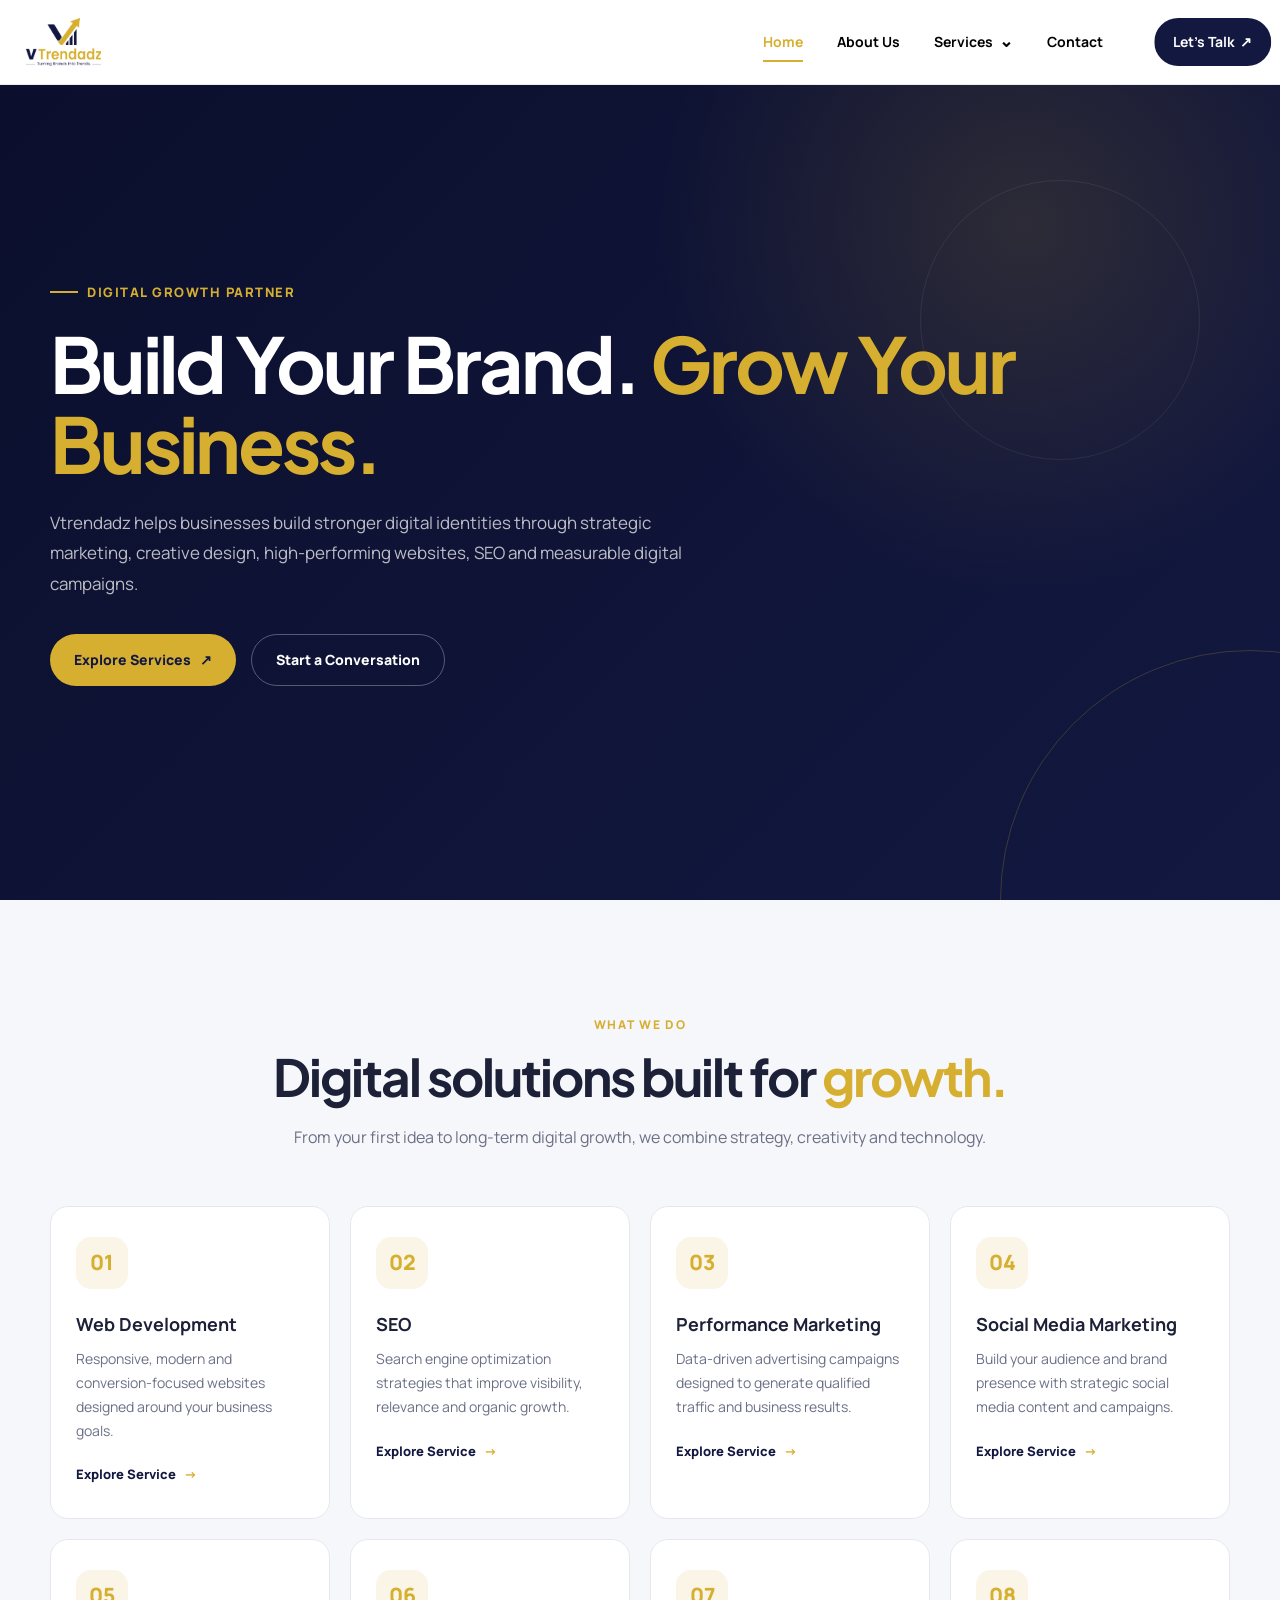
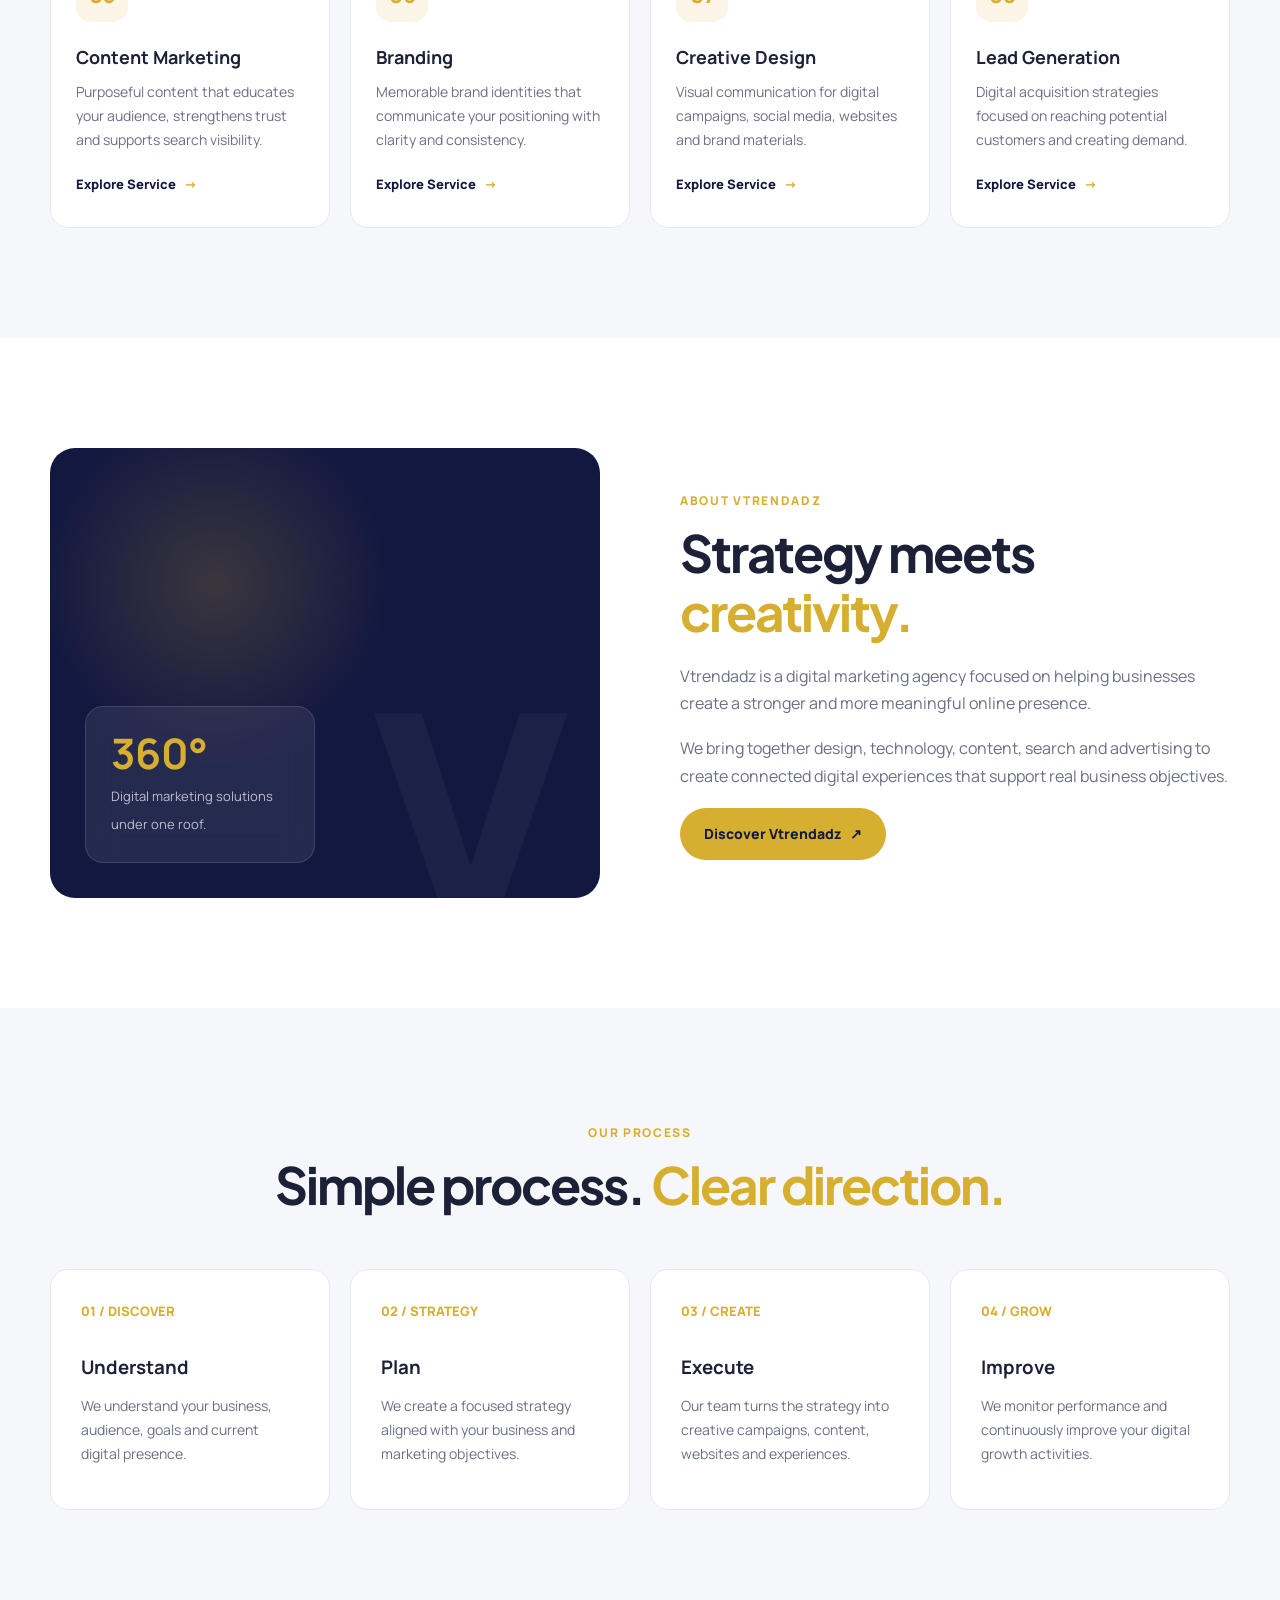
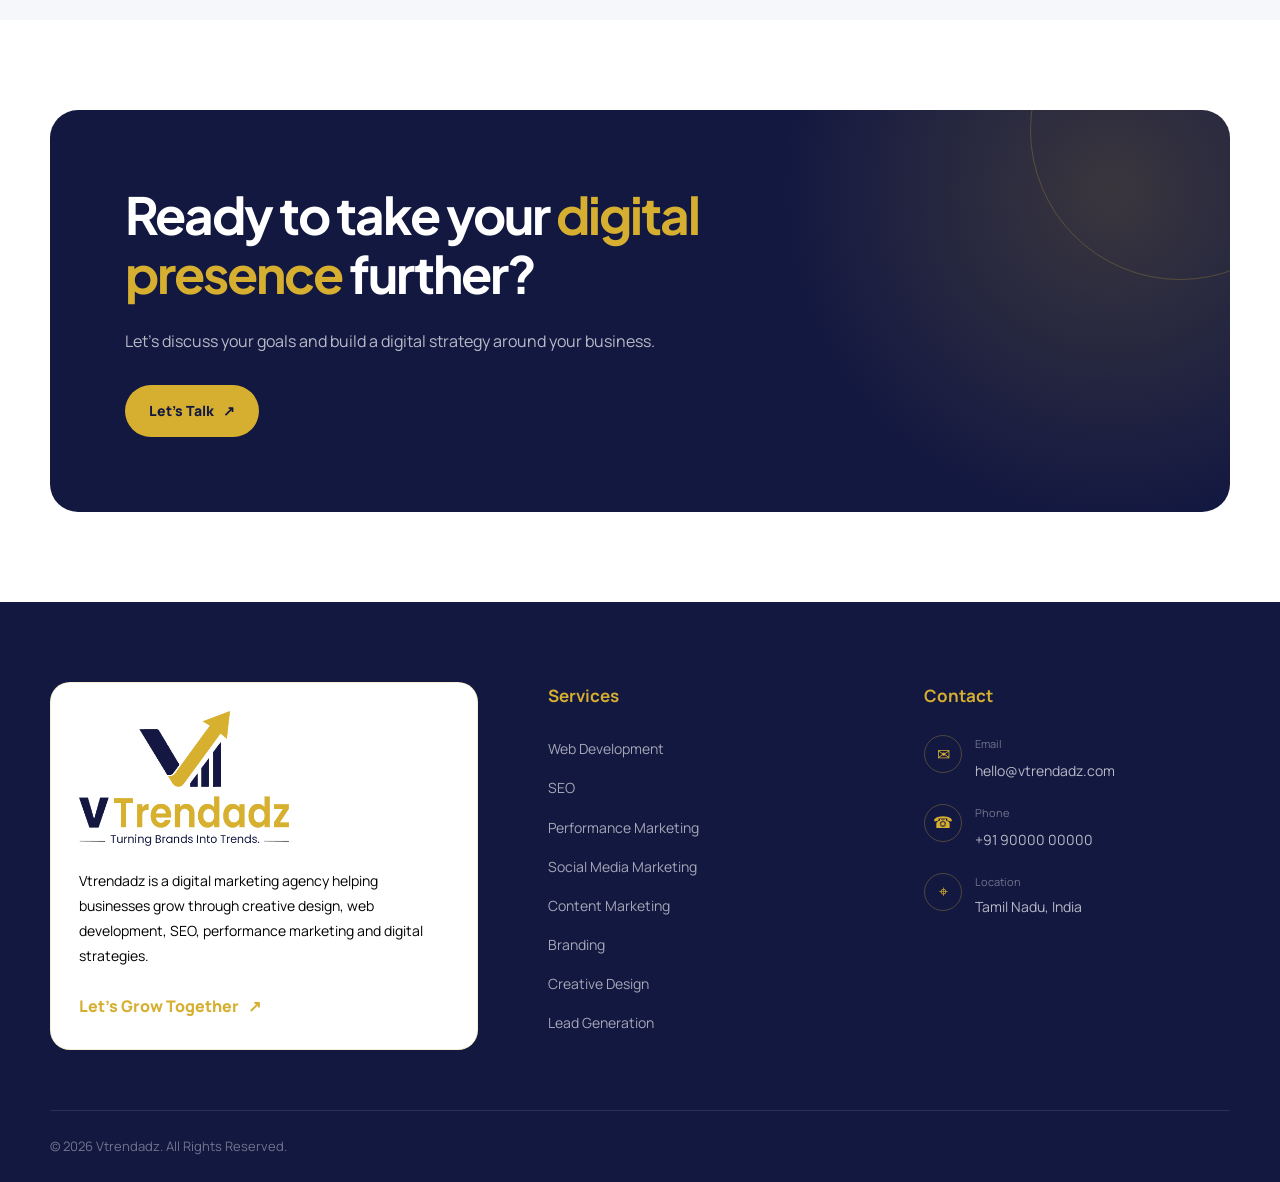
==== commit d3c9374e: "ff" ====
--- a/index.html
+++ b/index.html
@@ -1,69 +1,56 @@
 <!DOCTYPE html>
 <html lang="en">
 <head>
+
     <meta charset="UTF-8">
 
-    <meta name="viewport" content="width=device-width, initial-scale=1.0">
-
-    <title>Vtrendadz | Digital Marketing Agency in Tamil Nadu</title>
+    <meta name="viewport"
+          content="width=device-width, initial-scale=1.0">
+
+    <title>Vtrendadz | Digital Marketing Agency</title>
 
     <meta name="description"
-          content="Vtrendadz is a digital marketing agency in Tamil Nadu offering web development, SEO, digital marketing, social media marketing and branding services.">
+          content="Vtrendadz is a digital marketing agency offering web development, SEO, performance marketing, social media marketing, branding, creative design, content marketing and lead generation.">
 
     <meta name="keywords"
-          content="digital marketing agency Tamil Nadu, web development Tamil Nadu, SEO agency Tamil Nadu, social media marketing, branding">
-
-    <meta name="robots" content="index, follow">
-
-    <link rel="canonical" href="https://www.vtrendadz.com/">
-
-    <link rel="stylesheet" href="css/style.css">
+          content="digital marketing agency, SEO agency, web development, social media marketing, performance marketing, branding, lead generation, Vtrendadz">
+
+    <meta name="robots"
+          content="index, follow">
+
+    <link rel="stylesheet"
+          href="css/style.css">
+
 </head>
 
 <body>
 
-<!-- ================= PRELOADER ================= -->
-
-<div id="pageLoader" class="page-loader">
-
-    <div class="loader-wrapper">
-
-        <div class="loader-circle"></div>
-
-        <img
-            src="images/vtrendadz-logo-transparent.png"
-            alt="Vtrendadz"
-            class="loader-logo"
-        >
-
-    </div>
-
+<!-- LOADER -->
+
+<div class="loader" id="loader">
+    <div class="loader-logo">
+        <img src="images/vtrendadz-logo-transparent.png"
+             alt="Vtrendadz">
+    </div>
 </div>
 
 
-<!-- ================= NAVBAR ================= -->
-
-<header class="site-header">
-
-    <nav class="navbar">
-
-        <a href="index.html" class="brand-logo">
-            <img
-                src="images/vtrendadz-logo-transparent.png"
-                alt="Vtrendadz - Turning Brands Into Trends"
-            >
+<!-- NAVBAR -->
+
+<header class="navbar" id="navbar">
+    <div class="container nav-container">
+
+        <a href="index.html" class="logo">
+            <img src="images/vtrendadz-logo-transparent.png"
+                 alt="Vtrendadz Digital Marketing Agency">
         </a>
-
-
-        <!-- MOBILE BUTTON -->
 
         <button
             class="menu-toggle"
             id="menuToggle"
-            aria-label="Open menu"
+            aria-label="Open navigation menu"
             aria-expanded="false"
-            type="button"
-        >
+            aria-controls="navMenu">
 
             <span></span>
             <span></span>
@@ -71,167 +58,163 @@
 
         </button>
 
-
-        <!-- NAVIGATION -->
-
-        <div class="nav-menu" id="navMenu">
+        <nav class="nav-menu" id="navMenu">
 
             <a href="index.html">Home</a>
 
             <a href="about.html">About Us</a>
 
-
-            <!-- SERVICES -->
-
+            <!-- SERVICES DROPDOWN -->
             <div class="nav-dropdown">
 
                 <button
-                    class="dropdown-btn"
+                    class="dropdown-toggle"
                     type="button"
-                    aria-expanded="false"
-                >
+                    aria-expanded="false">
 
                     Services
 
-                    <span>⌄</span>
+                    <span class="dropdown-arrow">⌄</span>
 
                 </button>
 
-
                 <div class="dropdown-menu">
 
                     <a href="services.html">
-                        All Services
+                        <span class="dropdown-number">01</span>
+                        <span>
+                            <strong>All Services</strong>
+                            <small>Explore our solutions</small>
+                        </span>
                     </a>
 
                     <a href="services/web-development.html">
-                        Web Development
+                        <span class="dropdown-number">02</span>
+                        <span>
+                            <strong>Web Development</strong>
+                            <small>Websites & digital experiences</small>
+                        </span>
                     </a>
 
                     <a href="services/seo.html">
-                        SEO
-                    </a>
-
-                    <a href="services/digital-marketing.html">
-                        Digital Marketing
-                    </a>
-
-                    <a href="services/social-media.html">
-                        Social Media Marketing
+                        <span class="dropdown-number">03</span>
+                        <span>
+                            <strong>SEO</strong>
+                            <small>Search visibility & growth</small>
+                        </span>
+                    </a>
+
+                    <a href="services/performance-marketing.html">
+                        <span class="dropdown-number">04</span>
+                        <span>
+                            <strong>Performance Marketing</strong>
+                            <small>Paid campaigns & conversions</small>
+                        </span>
+                    </a>
+
+                    <a href="services/social-media-marketing.html">
+                        <span class="dropdown-number">05</span>
+                        <span>
+                            <strong>Social Media Marketing</strong>
+                            <small>Social growth & engagement</small>
+                        </span>
+                    </a>
+
+                    <a href="services/content-marketing.html">
+                        <span class="dropdown-number">06</span>
+                        <span>
+                            <strong>Content Marketing</strong>
+                            <small>Content that connects</small>
+                        </span>
                     </a>
 
                     <a href="services/branding.html">
-                        Branding &amp; Design
+                        <span class="dropdown-number">07</span>
+                        <span>
+                            <strong>Branding</strong>
+                            <small>Build a stronger identity</small>
+                        </span>
+                    </a>
+
+                    <a href="services/creative-design.html">
+                        <span class="dropdown-number">08</span>
+                        <span>
+                            <strong>Creative Design</strong>
+                            <small>Creative visual solutions</small>
+                        </span>
+                    </a>
+
+                    <a href="services/lead-generation.html">
+                        <span class="dropdown-number">09</span>
+                        <span>
+                            <strong>Lead Generation</strong>
+                            <small>Generate quality leads</small>
+                        </span>
                     </a>
 
                 </div>
-
-            </div>
-
-
-            <a href="contact.html">
-                Contact
+            </div>
+
+            <a href="contact.html">Contact</a>
+
+            <a href="contact.html" class="nav-btn">
+                Let's Talk <span>↗</span>
             </a>
 
-
-            <a href="contact.html" class="nav-cta">
-                Let's Talk
-            </a>
-
-        </div>
-
-    </nav>
-
+        </nav>
+
+    </div>
 </header>
 
 
-
-<!-- ================= HERO ================= -->
+<!-- HERO -->
 
 <main>
 
 <section class="hero">
-
-    <div class="hero-container">
-
-        <!-- LEFT -->
-
-        <div class="hero-content reveal">
+    <div class="container">
+        <div class="hero-content reveal from-left">
+
+            <div class="hero-label">
+                DIGITAL GROWTH PARTNER
+            </div>
+
+            <h1>
+                Build Your Brand.
+                <span>Grow Your Business.</span>
+            </h1>
+
+            <p>
+                Vtrendadz helps businesses build stronger digital identities
+                through strategic marketing, creative design, high-performing
+                websites, SEO and measurable digital campaigns.
+            </p>
+
+            <div class="hero-buttons">
+                <a href="services.html" class="btn btn-primary">
+                    Explore Services <span>↗</span>
+                </a>
+
+                <a href="contact.html" class="btn btn-outline">
+                    Start a Conversation
+                </a>
+            </div>
+
+        </div>
+    </div>
+</section>
+
+
+<!-- SERVICES -->
+
+<section class="section section-light">
+
+    <div class="container">
+
+        <div class="section-heading center reveal from-up">
 
             <span class="eyebrow">
-                DIGITAL MARKETING AGENCY
-            </span>
-
-
-            <h1>
-                Build a brand people
-                <span>remember.</span>
-            </h1>
-
-
-            <p>
-                Vtrendadz helps businesses build a stronger digital
-                presence through web development, SEO, digital marketing,
-                social media marketing and branding.
-            </p>
-
-
-            <div class="hero-actions">
-
-                <a href="contact.html" class="btn btn-primary">
-                    Let's Talk
-                </a>
-
-                <a href="services.html" class="btn btn-outline">
-                    Explore Services
-                </a>
-
-            </div>
-
-        </div>
-
-
-        <!-- RIGHT -->
-
-        <div class="hero-image reveal">
-
-            <div class="hero-image-box">
-
-                <img
-                    src="images/hero.jpg"
-                    alt="Digital marketing services by Vtrendadz"
-                >
-
-                <div class="image-badge">
-
-                    <strong>360°</strong>
-
-                    <span>
-                        Digital Growth
-                    </span>
-
-                </div>
-
-            </div>
-
-        </div>
-
-    </div>
-
-</section>
-
-
-
-<!-- ================= SERVICES ================= -->
-
-<section class="section section-light">
-
-    <div class="container">
-
-        <div class="section-heading center reveal">
-
-            <span class="small-title">
-                OUR SERVICES
+                What We Do
             </span>
 
             <h2>
@@ -240,438 +223,446 @@
             </h2>
 
             <p>
-                From websites and SEO to digital marketing,
-                social media and branding, we help businesses
-                strengthen their online presence.
+                From your first idea to long-term digital growth,
+                we combine strategy, creativity and technology.
             </p>
 
         </div>
 
 
-        <div class="service-grid">
-
-
-            <!-- WEB -->
-
-            <article class="service-card reveal">
-
-                <div class="service-image">
-
-                    <img
-                        src="images/web-development.jpg"
-                        alt="Web development services"
-                    >
+        <div class="services-grid">
+
+            <article class="service-card reveal from-up">
+
+                <div class="service-icon">01</div>
+
+                <h3>Web Development</h3>
+
+                <p>
+                    Responsive, modern and conversion-focused
+                    websites designed around your business goals.
+                </p>
+
+                <a href="services/web-development.html"
+                   class="service-link">
+                    Explore Service <span>→</span>
+                </a>
+
+            </article>
+
+
+            <article class="service-card reveal from-up">
+
+                <div class="service-icon">02</div>
+
+                <h3>SEO</h3>
+
+                <p>
+                    Search engine optimization strategies that
+                    improve visibility, relevance and organic growth.
+                </p>
+
+                <a href="services/seo.html"
+                   class="service-link">
+                    Explore Service <span>→</span>
+                </a>
+
+            </article>
+
+
+            <article class="service-card reveal from-up">
+
+                <div class="service-icon">03</div>
+
+                <h3>Performance Marketing</h3>
+
+                <p>
+                    Data-driven advertising campaigns designed to
+                    generate qualified traffic and business results.
+                </p>
+
+                <a href="services/performance-marketing.html"
+                   class="service-link">
+                    Explore Service <span>→</span>
+                </a>
+
+            </article>
+
+
+            <article class="service-card reveal from-up">
+
+                <div class="service-icon">04</div>
+
+                <h3>Social Media Marketing</h3>
+
+                <p>
+                    Build your audience and brand presence with
+                    strategic social media content and campaigns.
+                </p>
+
+                <a href="services/social-media-marketing.html"
+                   class="service-link">
+                    Explore Service <span>→</span>
+                </a>
+
+            </article>
+
+
+            <article class="service-card reveal from-up">
+
+                <div class="service-icon">05</div>
+
+                <h3>Content Marketing</h3>
+
+                <p>
+                    Purposeful content that educates your audience,
+                    strengthens trust and supports search visibility.
+                </p>
+
+                <a href="services/content-marketing.html"
+                   class="service-link">
+                    Explore Service <span>→</span>
+                </a>
+
+            </article>
+
+
+            <article class="service-card reveal from-up">
+
+                <div class="service-icon">06</div>
+
+                <h3>Branding</h3>
+
+                <p>
+                    Memorable brand identities that communicate
+                    your positioning with clarity and consistency.
+                </p>
+
+                <a href="services/branding.html"
+                   class="service-link">
+                    Explore Service <span>→</span>
+                </a>
+
+            </article>
+
+
+            <article class="service-card reveal from-up">
+
+                <div class="service-icon">07</div>
+
+                <h3>Creative Design</h3>
+
+                <p>
+                    Visual communication for digital campaigns,
+                    social media, websites and brand materials.
+                </p>
+
+                <a href="services/creative-design.html"
+                   class="service-link">
+                    Explore Service <span>→</span>
+                </a>
+
+            </article>
+
+
+            <article class="service-card reveal from-up">
+
+                <div class="service-icon">08</div>
+
+                <h3>Lead Generation</h3>
+
+                <p>
+                    Digital acquisition strategies focused on
+                    reaching potential customers and creating demand.
+                </p>
+
+                <a href="services/lead-generation.html"
+                   class="service-link">
+                    Explore Service <span>→</span>
+                </a>
+
+            </article>
+
+        </div>
+
+    </div>
+
+</section>
+
+
+<!-- ABOUT -->
+
+<section class="section">
+
+    <div class="container">
+
+        <div class="about-grid">
+
+            <div class="about-visual reveal from-left">
+
+                <div class="about-card">
+
+                    <strong>360°</strong>
+
+                    <span>
+                        Digital marketing solutions
+                        under one roof.
+                    </span>
 
                 </div>
 
-                <div class="service-content">
-
-                    <h3>
-                        Web Development
-                    </h3>
-
-                    <p>
-                        Modern, responsive and user-friendly
-                        websites designed around your business goals.
-                    </p>
-
-                    <a
-                        href="services/web-development.html"
-                        class="text-link"
-                    >
-                        Explore Web Development →
-                    </a>
+            </div>
+
+
+            <div class="about-content reveal from-right">
+
+                <span class="eyebrow">
+                    About Vtrendadz
+                </span>
+
+                <h2>
+                    Strategy meets
+                    <span>creativity.</span>
+                </h2>
+
+                <p>
+                    Vtrendadz is a digital marketing agency focused
+                    on helping businesses create a stronger and more
+                    meaningful online presence.
+                </p>
+
+                <p>
+                    We bring together design, technology, content,
+                    search and advertising to create connected digital
+                    experiences that support real business objectives.
+                </p>
+
+                <a href="about.html"
+                   class="btn btn-primary">
+                    Discover Vtrendadz <span>↗</span>
+                </a>
+
+            </div>
+
+        </div>
+
+    </div>
+
+</section>
+
+
+<!-- PROCESS -->
+
+<section class="section section-light">
+
+    <div class="container">
+
+        <div class="section-heading center reveal">
+
+            <span class="eyebrow">
+                Our Process
+            </span>
+
+            <h2>
+                Simple process.
+                <span>Clear direction.</span>
+            </h2>
+
+        </div>
+
+
+        <div class="process-grid">
+
+            <div class="process-card reveal from-up">
+                <div class="process-number">01 / DISCOVER</div>
+                <h3>Understand</h3>
+                <p>
+                    We understand your business, audience,
+                    goals and current digital presence.
+                </p>
+            </div>
+
+            <div class="process-card reveal from-up">
+                <div class="process-number">02 / STRATEGY</div>
+                <h3>Plan</h3>
+                <p>
+                    We create a focused strategy aligned with
+                    your business and marketing objectives.
+                </p>
+            </div>
+
+            <div class="process-card reveal from-up">
+                <div class="process-number">03 / CREATE</div>
+                <h3>Execute</h3>
+                <p>
+                    Our team turns the strategy into creative
+                    campaigns, content, websites and experiences.
+                </p>
+            </div>
+
+            <div class="process-card reveal from-up">
+                <div class="process-number">04 / GROW</div>
+                <h3>Improve</h3>
+                <p>
+                    We monitor performance and continuously
+                    improve your digital growth activities.
+                </p>
+            </div>
+
+        </div>
+
+    </div>
+
+</section>
+
+
+<!-- CTA -->
+
+<section class="cta-section">
+
+    <div class="container">
+
+        <div class="cta-box reveal from-up">
+
+            <h2>
+                Ready to take your
+                <span>digital presence</span>
+                further?
+            </h2>
+
+            <p>
+                Let's discuss your goals and build a digital
+                strategy around your business.
+            </p>
+
+            <a href="contact.html"
+               class="btn btn-primary">
+                Let's Talk <span>↗</span>
+            </a>
+
+        </div>
+
+    </div>
+
+</section>
+
+</main>
+
+
+<!-- FOOTER -->
+
+<footer class="footer">
+
+    <div class="container">
+
+        <div class="footer-grid">
+
+            <div class="footer-brand">
+
+                <a href="index.html"
+                   class="footer-logo">
+
+                    <img src="images/vtrendadz-logo-transparent.png"
+                         alt="Vtrendadz Digital Marketing Agency">
+
+                </a>
+
+                <p>
+                    Vtrendadz is a digital marketing agency helping
+                    businesses grow through creative design, web
+                    development, SEO, performance marketing and
+                    digital strategies.
+                </p>
+
+                <a href="contact.html"
+                   class="footer-cta">
+                    Let's Grow Together <span>↗</span>
+                </a>
+
+            </div>
+
+
+            <div class="footer-services">
+
+                    <h3>Services</h3>
+
+                    <ul>
+
+                        <li><a href="web-development.html">Web Development</a></li>
+                        <li><a href="seo.html">SEO</a></li>
+                        <li><a href="performance-marketing.html">Performance Marketing</a></li>
+                        <li><a href="social-media-marketing.html">Social Media Marketing</a></li>
+                        <li><a href="content-marketing.html">Content Marketing</a></li>
+                        <li><a href="branding.html">Branding</a></li>
+                        <li><a href="creative-design.html">Creative Design</a></li>
+                        <li><a href="lead-generation.html">Lead Generation</a></li>
+
+                    </ul>
 
                 </div>
 
-            </article>
-
-
-
-            <!-- SEO -->
-
-            <article class="service-card reveal">
-
-                <div class="service-image">
-
-                    <img
-                        src="images/seo.jpg"
-                        alt="SEO services"
-                    >
+
+            <div class="footer-contact">
+
+                <h3>Contact</h3>
+
+                <div class="contact-item">
+
+                    <span class="contact-icon">✉</span>
+
+                    <div>
+                        <small>Email</small>
+
+                        <a href="mailto:hello@vtrendadz.com">
+                            hello@vtrendadz.com
+                        </a>
+                    </div>
 
                 </div>
 
-                <div class="service-content">
-
-                    <h3>
-                        SEO
-                    </h3>
-
-                    <p>
-                        Practical search engine optimization
-                        strategies to improve online visibility.
-                    </p>
-
-                    <a
-                        href="services/seo.html"
-                        class="text-link"
-                    >
-                        Explore SEO →
-                    </a>
+
+                <div class="contact-item">
+
+                    <span class="contact-icon">☎</span>
+
+                    <div>
+                        <small>Phone</small>
+
+                        <a href="tel:+919000000000">
+                            +91 90000 00000
+                        </a>
+                    </div>
 
                 </div>
 
-            </article>
-
-
-
-            <!-- DIGITAL MARKETING -->
-
-            <article class="service-card reveal">
-
-                <div class="service-image">
-
-                    <img
-                        src="images/digital-marketing.jpg"
-                        alt="Digital marketing services"
-                    >
+
+                <div class="contact-item">
+
+                    <span class="contact-icon">⌖</span>
+
+                    <div>
+                        <small>Location</small>
+
+                        <p>
+                            Tamil Nadu, India
+                        </p>
+                    </div>
 
                 </div>
 
-                <div class="service-content">
-
-                    <h3>
-                        Digital Marketing
-                    </h3>
-
-                    <p>
-                        Digital marketing strategies designed
-                        to connect your business with relevant audiences.
-                    </p>
-
-                    <a
-                        href="services/digital-marketing.html"
-                        class="text-link"
-                    >
-                        Explore Digital Marketing →
-                    </a>
-
-                </div>
-
-            </article>
-
-
-
-            <!-- SOCIAL MEDIA -->
-
-            <article class="service-card reveal">
-
-                <div class="service-image">
-
-                    <img
-                        src="images/social-media.jpg"
-                        alt="Social media marketing services"
-                    >
-
-                </div>
-
-                <div class="service-content">
-
-                    <h3>
-                        Social Media Marketing
-                    </h3>
-
-                    <p>
-                        Creative social media strategies that
-                        help your brand stay visible and consistent.
-                    </p>
-
-                    <a
-                        href="services/social-media.html"
-                        class="text-link"
-                    >
-                        Explore Social Media →
-                    </a>
-
-                </div>
-
-            </article>
-
-
-
-            <!-- BRANDING -->
-
-            <article class="service-card reveal">
-
-                <div class="service-image">
-
-                    <img
-                        src="images/branding.jpg"
-                        alt="Branding and design services"
-                    >
-
-                </div>
-
-                <div class="service-content">
-
-                    <h3>
-                        Branding &amp; Design
-                    </h3>
-
-                    <p>
-                        Memorable visual identities that help
-                        businesses communicate clearly.
-                    </p>
-
-                    <a
-                        href="services/branding.html"
-                        class="text-link"
-                    >
-                        Explore Branding →
-                    </a>
-
-                </div>
-
-            </article>
-
-
-        </div>
-
-    </div>
-
-</section>
-
-
-
-<!-- ================= ABOUT ================= -->
-
-<section class="section">
-
-    <div class="container about-grid">
-
-
-        <div class="about-image reveal">
-
-            <img
-                src="images/about.jpg"
-                alt="About Vtrendadz digital marketing agency"
-            >
-
-        </div>
-
-
-        <div class="about-content reveal">
-
-            <span class="small-title">
-                ABOUT VTRENDADZ
-            </span>
-
-
-            <h2>
-                Strategy first.
-                <span>Execution that matters.</span>
-            </h2>
-
+            </div>
+
+        </div>
+
+
+        <div class="footer-bottom">
 
             <p>
-                Vtrendadz helps businesses create practical,
-                modern and effective digital experiences.
+                © <span id="year"></span>
+                Vtrendadz. All Rights Reserved.
             </p>
 
-
-            <p>
-                We combine design, technology, search,
-                marketing and branding to create a stronger
-                online presence for businesses.
-            </p>
-
-
-            <ul class="check-list">
-
-                <li>
-                    Responsive websites
-                </li>
-
-                <li>
-                    SEO-focused structure
-                </li>
-
-                <li>
-                    Digital marketing strategies
-                </li>
-
-                <li>
-                    Social media presence
-                </li>
-
-                <li>
-                    Professional branding
-                </li>
-
-            </ul>
-
-
-            <a
-                href="about.html"
-                class="btn btn-primary"
-            >
-                About Vtrendadz
-            </a>
-
-        </div>
-
-    </div>
-
-</section>
-
-
-
-<!-- ================= CTA ================= -->
-
-<section class="section">
-
-    <div class="container">
-
-        <div class="cta reveal">
-
-            <div>
-
-                <h2>
-                    Ready to grow your
-                    digital presence?
-                </h2>
-
-                <p>
-                    Tell us about your business and
-                    let's discuss your next digital project.
-                </p>
-
-            </div>
-
-
-            <a
-                href="contact.html"
-                class="btn btn-primary"
-            >
-                Start a Conversation
-            </a>
-
-        </div>
-
-    </div>
-
-</section>
-
-</main>
-
-
-
-<!-- ================= FOOTER ================= -->
-
-<footer class="site-footer">
-
-    <div class="container">
-
-        <div class="footer-grid">
-
-
-            <!-- COLUMN 1 -->
-
-            <div class="footer-brand">
-
-                <a
-                    href="index.html"
-                    class="brand-logo"
-                >
-
-                    <img
-                        src="images/vtrendadz-logo-transparent.png"
-                        alt="Vtrendadz"
-                    >
-
-                </a>
-
-
-                <p>
-                    Vtrendadz is a digital marketing agency
-                    helping businesses build stronger online
-                    visibility through web development, SEO,
-                    digital marketing, social media and branding.
-                </p>
-
-            </div>
-
-
-
-            <!-- COLUMN 2 -->
-
-            <div class="footer-services">
-
-                <div class="footer-title">
-                    Services
-                </div>
-
-
-                <a href="services/web-development.html">
-                    Web Development
-                </a>
-
-                <a href="services/seo.html">
-                    SEO
-                </a>
-
-                <a href="services/digital-marketing.html">
-                    Digital Marketing
-                </a>
-
-                <a href="services/social-media.html">
-                    Social Media Marketing
-                </a>
-
-                <a href="services/branding.html">
-                    Branding &amp; Design
-                </a>
-
-            </div>
-
-
-
-            <!-- COLUMN 3 -->
-
-            <div class="footer-contact">
-
-                <div class="footer-title">
-                    Contact
-                </div>
-
-
-                <p>
-                    Let's discuss your next digital project.
-                </p>
-
-
-                <a href="mailto:hello@vtrendadz.com">
-                    hello@vtrendadz.com
-                </a>
-
-
-                <a href="tel:+910000000000">
-                    +91 00000 00000
-                </a>
-
-
-                <a href="contact.html">
-                    Contact Vtrendadz
-                </a>
-
-            </div>
-
-        </div>
-
-
-        <div class="footer-bottom">
-
-            © 2026 Vtrendadz. All Rights Reserved.
+           
 
         </div>
 
--- a/css/style.css
+++ b/css/style.css
@@ -1,28 +1,33 @@
-/* =========================================================
-   VTRENDADZ
-   MAIN STYLESHEET
+@import url('https://fonts.googleapis.com/css2?family=Manrope:wght@400;500;600;700;800&family=Plus+Jakarta+Sans:wght@400;500;600;700;800&display=swap');
+
+
+/* =========================================================
+   ROOT
 ========================================================= */
 
 :root {
-
     --navy: #131841;
-    --navy-dark: #090d27;
+    --navy-dark: #0b0f2c;
+    --navy-light: #1b2154;
 
     --gold: #d6af30;
-    --gold-light: #e7c75d;
+    --gold-light: #e6c85a;
 
     --white: #ffffff;
-    --cream: #f7f7f3;
-
-    --text: #15182c;
-    --muted: #6d7080;
-
-    --border: rgba(19, 24, 65, 0.12);
+    --black: #080b1e;
+
+    --text: #1d2138;
+    --muted: #6b7085;
+
+    --light: #f6f7fb;
+    --border: #e6e7ee;
+
+    --shadow: 0 20px 60px rgba(19, 24, 65, 0.10);
+    --shadow-dark: 0 20px 60px rgba(0, 0, 0, 0.18);
+
+    --radius: 18px;
 
     --container: 1180px;
-
-    --shadow:
-        0 20px 60px rgba(9, 13, 39, 0.12);
 }
 
 
@@ -30,30 +35,27 @@
    RESET
 ========================================================= */
 
-* {
-
+*,
+*::before,
+*::after {
+    box-sizing: border-box;
+}
+
+html {
+    width: 100%;
+    max-width: 100%;
+    scroll-behavior: smooth;
+    overflow-x: hidden;
+}
+
+body {
+    width: 100%;
+    max-width: 100%;
     margin: 0;
     padding: 0;
 
-    box-sizing: border-box;
-}
-
-
-html {
-
-    scroll-behavior: smooth;
-}
-
-
-body {
-
-    font-family:
-        Arial,
-        Helvetica,
-        sans-serif;
-
+    font-family: "Manrope", sans-serif;
     color: var(--text);
-
     background: var(--white);
 
     line-height: 1.7;
@@ -61,36 +63,56 @@
     overflow-x: hidden;
 }
 
+body.menu-open {
+    overflow: hidden;
+}
 
 img {
-
     display: block;
-
     max-width: 100%;
-}
-
+    height: auto;
+}
 
 a {
-
     text-decoration: none;
-
     color: inherit;
 }
-
 
 button,
 input,
 textarea,
 select {
-
     font: inherit;
 }
 
+button {
+    cursor: pointer;
+}
+
+h1,
+h2,
+h3,
+h4,
+h5,
+h6,
+p {
+    margin-top: 0;
+}
+
+ul,
+ol {
+    margin: 0;
+    padding: 0;
+}
+
+
+/* =========================================================
+   CONTAINER
+========================================================= */
 
 .container {
-
-    width: min(90%, var(--container));
-
+    width: min(var(--container), calc(100% - 40px));
+    max-width: 100%;
     margin-left: auto;
     margin-right: auto;
 }
@@ -100,1968 +122,3150 @@
    LOADER
 ========================================================= */
 
-.page-loader {
-
+.loader {
     position: fixed;
-
     inset: 0;
 
     width: 100%;
-    height: 100vh;
-
-    background: #ffffff;
+    height: 100%;
 
     display: flex;
-
     align-items: center;
     justify-content: center;
 
-    z-index: 999999;
+    background: var(--white);
+
+    z-index: 99999;
 
     opacity: 1;
-
     visibility: visible;
 
     transition:
-        opacity 0.6s ease,
-        visibility 0.6s ease;
-}
-
-
-.page-loader.loaded {
-
+        opacity 0.5s ease,
+        visibility 0.5s ease;
+}
+
+.loader.loaded {
     opacity: 0;
-
     visibility: hidden;
-
     pointer-events: none;
 }
 
-
-.loader-wrapper {
-
-    position: relative;
-
-    width: 220px;
-    height: 220px;
-
+.loader-logo {
     display: flex;
-
     align-items: center;
     justify-content: center;
 }
 
-
-.loader-logo {
+.loader-logo img {
+    display: block;
+
+    width: auto;
+    max-width: 500px;
+    height: 150px;
+
+    object-fit: contain;
+
+    animation: loaderPulse 1.3s ease-in-out infinite;
+}
+
+@keyframes loaderPulse {
+
+    0% {
+        opacity: 0.4;
+        transform: scale(0.96);
+    }
+
+    50% {
+        opacity: 1;
+        transform: scale(1);
+    }
+
+    100% {
+        opacity: 0.4;
+        transform: scale(0.96);
+    }
+}
+
+
+/* =========================================================
+   NAVBAR
+========================================================= */
+
+.navbar {
+    position: fixed;
+
+    top: 0;
+    left: 0;
+
+    width: 100%;
+    max-width: 100%;
+
+    z-index: 10000;
+
+    padding: 18px 26px;
+
+    background: transparent;
+
+    transition:
+        background 0.35s ease,
+        box-shadow 0.35s ease,
+        padding 0.35s ease;
+}
+
+.navbar.scrolled {
+    background: rgba(19, 24, 65, 0.96);
+
+    backdrop-filter: blur(16px);
+    -webkit-backdrop-filter: blur(16px);
+
+    box-shadow: 0 10px 35px rgba(0, 0, 0, 0.15);
+
+    padding: 11px 26px;
+}
+
+.nav-container {
+    display: flex;
+    align-items: center;
+    justify-content: space-between;
+
+    width: 100%;
+    max-width: 100%;
+
+    gap: 30px;
+}
+
+.logo {
+    display: flex;
+    align-items: center;
+
+    flex-shrink: 0;
+
+    min-width: 0;
+}
+
+.logo img {
+    display: block;
+
+    width: auto;
+    max-width: 190px;
+    height: 48px;
+
+    object-fit: contain;
+}
+
+
+/* =========================================================
+   DESKTOP NAVIGATION
+========================================================= */
+
+.nav-menu {
+    display: flex;
+    align-items: center;
+
+    gap: 34px;
+
+    min-width: 0;
+}
+
+.nav-menu a {
+    position: relative;
+
+    color: var(--white);
+
+    font-size: 14px;
+    font-weight: 700;
+
+    white-space: nowrap;
+
+    transition:
+        color 0.3s ease,
+        transform 0.3s ease;
+}
+
+.nav-menu a:not(.nav-btn)::after {
+    content: "";
 
     position: absolute;
 
-    width: 150px;
-
-    height: auto;
+    left: 0;
+    bottom: -8px;
+
+    width: 0;
+    height: 2px;
+
+    background: var(--gold);
+
+    transition: width 0.3s ease;
+}
+
+.nav-menu a:not(.nav-btn):hover::after,
+.nav-menu a.active:not(.nav-btn)::after {
+    width: 100%;
+}
+
+.nav-menu a:hover,
+.nav-menu a.active {
+    color: var(--gold);
+}
+
+.nav-menu a:hover {
+    transform: translateY(-2px);
+}
+
+
+/* =========================================================
+   NAV BUTTON
+========================================================= */
+
+.nav-btn {
+    display: inline-flex;
+    align-items: center;
+    justify-content: center;
+
+    gap: 5px;
+
+    background: var(--gold);
+
+    color: var(--navy) !important;
+
+    padding: 12px 19px;
+
+    border-radius: 50px;
+
+    transition:
+        background 0.3s ease,
+        color 0.3s ease,
+        transform 0.3s ease !important;
+}
+
+.nav-btn:hover {
+    background: var(--white);
+
+    color: var(--navy) !important;
+
+    transform: translateY(-2px);
+}
+
+.nav-btn span {
+    display: inline-block;
+
+    transition: transform 0.3s ease;
+}
+
+.nav-btn:hover span {
+    transform: translate(3px, -3px);
+}
+
+
+/* =========================================================
+   MOBILE MENU BUTTON
+========================================================= */
+
+.menu-toggle {
+    position: relative;
+
+    width: 45px;
+    height: 45px;
+
+    padding: 0;
+
+    border: 0;
+    outline: none;
+
+    background: transparent;
+
+    display: none;
+
+    flex-shrink: 0;
+
+    z-index: 10003;
+}
+
+.menu-toggle span {
+    position: absolute;
+
+    left: 9px;
+
+    width: 27px;
+    height: 2px;
+
+    border-radius: 10px;
+
+    background: var(--white);
+
+    transition:
+        top 0.35s ease,
+        transform 0.35s ease,
+        opacity 0.25s ease;
+}
+
+.menu-toggle span:nth-child(1) {
+    top: 13px;
+}
+
+.menu-toggle span:nth-child(2) {
+    top: 21px;
+}
+
+.menu-toggle span:nth-child(3) {
+    top: 29px;
+}
+
+
+/* Hamburger → X */
+
+.menu-toggle.active span:nth-child(1) {
+    top: 21px;
+    transform: rotate(45deg);
+}
+
+.menu-toggle.active span:nth-child(2) {
+    opacity: 0;
+    transform: translateX(10px);
+}
+
+.menu-toggle.active span:nth-child(3) {
+    top: 21px;
+    transform: rotate(-45deg);
+}
+
+
+/* =========================================================
+   HERO
+========================================================= */
+
+.hero {
+    position: relative;
+
+    width: 100%;
+    max-width: 100%;
+
+    min-height: 100vh;
+
+    display: flex;
+    align-items: center;
+
+    padding: 150px 0 90px;
+
+    background:
+        radial-gradient(
+            circle at 80% 25%,
+            rgba(214, 175, 48, 0.15),
+            transparent 30%
+        ),
+        linear-gradient(
+            135deg,
+            var(--navy-dark),
+            var(--navy)
+        );
+
+    color: var(--white);
+
+    overflow: hidden;
+}
+
+
+/* Decorative circle */
+
+.hero::before {
+    content: "";
+
+    position: absolute;
+
+    width: 500px;
+    height: 500px;
+
+    right: -220px;
+    bottom: -250px;
+
+    border: 1px solid rgba(214, 175, 48, 0.22);
+
+    border-radius: 50%;
+
+    pointer-events: none;
+}
+
+
+/* Decorative circle */
+
+.hero::after {
+    content: "";
+
+    position: absolute;
+
+    width: 280px;
+    height: 280px;
+
+    right: 80px;
+    top: 180px;
+
+    border: 1px solid rgba(255, 255, 255, 0.07);
+
+    border-radius: 50%;
+
+    pointer-events: none;
+}
+
+
+/* =========================================================
+   HERO CONTENT
+========================================================= */
+
+.hero .container {
+    position: relative;
+
+    width: min(var(--container), calc(100% - 40px));
+
+    max-width: 100%;
+}
+
+.hero-content {
+    position: relative;
+
+    z-index: 2;
+
+    width: 100%;
+    max-width: 800px;
+
+    min-width: 0;
+}
+
+
+/* =========================================================
+   HERO LABEL
+========================================================= */
+
+.hero-label {
+    display: inline-flex;
+
+    align-items: center;
+
+    gap: 9px;
+
+    max-width: 100%;
+
+    color: var(--gold);
+
+    font-size: 13px;
+    font-weight: 800;
+
+    text-transform: uppercase;
+
+    letter-spacing: 1.5px;
+
+    line-height: 1.4;
+
+    margin-bottom: 22px;
+}
+
+.hero-label::before {
+    content: "";
 
     display: block;
 
-    z-index: 10;
-
-    opacity: 1 !important;
-
-    visibility: visible !important;
-
-    transform: none !important;
-
-    animation: none !important;
-}
-
-
-.loader-circle {
+    width: 28px;
+    min-width: 28px;
+
+    height: 2px;
+
+    background: var(--gold);
+}
+
+
+/* =========================================================
+   HERO HEADING
+========================================================= */
+
+.hero h1 {
+    width: 100%;
+    max-width: 100%;
+
+    font-family: "Plus Jakarta Sans", sans-serif;
+
+    font-size: clamp(42px, 6vw, 78px);
+
+    line-height: 1.04;
+
+    letter-spacing: -3px;
+
+    margin-bottom: 25px;
+
+    overflow-wrap: break-word;
+}
+
+.hero h1 span {
+    color: var(--gold);
+}
+
+
+/* =========================================================
+   HERO PARAGRAPH
+========================================================= */
+
+.hero p {
+    width: 100%;
+    max-width: 680px;
+
+    color: rgba(255, 255, 255, 0.72);
+
+    font-size: 17px;
+
+    line-height: 1.8;
+
+    margin-bottom: 35px;
+}
+
+
+/* =========================================================
+   HERO BUTTONS
+========================================================= */
+
+.hero-buttons {
+    display: flex;
+
+    align-items: center;
+
+    flex-wrap: wrap;
+
+    gap: 15px;
+
+    width: 100%;
+    max-width: 100%;
+}
+
+
+/* =========================================================
+   BUTTON
+========================================================= */
+
+.btn {
+    display: inline-flex;
+
+    align-items: center;
+    justify-content: center;
+
+    gap: 9px;
+
+    min-height: 52px;
+
+    padding: 0 24px;
+
+    border-radius: 50px;
+
+    font-size: 14px;
+    font-weight: 800;
+
+    text-align: center;
+
+    transition:
+        transform 0.3s ease,
+        box-shadow 0.3s ease,
+        background 0.3s ease,
+        color 0.3s ease;
+}
+
+.btn span {
+    display: inline-block;
+
+    transition: transform 0.3s ease;
+}
+
+.btn:hover span {
+    transform: translate(4px, -3px);
+}
+
+.btn-primary {
+    background: var(--gold);
+    color: var(--navy);
+}
+
+.btn-primary:hover {
+    background: var(--white);
+
+    transform: translateY(-3px);
+
+    box-shadow: 0 15px 30px rgba(0, 0, 0, 0.15);
+}
+
+.btn-outline {
+    border: 1px solid rgba(255, 255, 255, 0.3);
+
+    color: var(--white);
+}
+
+.btn-outline:hover {
+    background: var(--white);
+
+    color: var(--navy);
+
+    transform: translateY(-3px);
+}
+
+
+/* =========================================================
+   SECTIONS
+========================================================= */
+
+.section {
+    width: 100%;
+    max-width: 100%;
+
+    padding: 110px 0;
+
+    overflow: hidden;
+}
+
+.section-light {
+    background: var(--light);
+}
+
+
+/* =========================================================
+   SECTION HEADING
+========================================================= */
+
+.section-heading {
+    width: 100%;
+    max-width: 750px;
+
+    margin-bottom: 55px;
+}
+
+.section-heading.center {
+    margin-left: auto;
+    margin-right: auto;
+
+    text-align: center;
+}
+
+.eyebrow {
+    display: inline-block;
+
+    color: var(--gold);
+
+    font-size: 12px;
+    font-weight: 800;
+
+    text-transform: uppercase;
+
+    letter-spacing: 1.7px;
+
+    margin-bottom: 12px;
+}
+
+.section-heading h2 {
+    font-family: "Plus Jakarta Sans", sans-serif;
+
+    font-size: clamp(32px, 4vw, 52px);
+
+    line-height: 1.15;
+
+    letter-spacing: -2px;
+
+    margin-bottom: 18px;
+}
+
+.section-heading h2 span {
+    color: var(--gold);
+}
+
+.section-heading p {
+    color: var(--muted);
+
+    font-size: 16px;
+}
+
+
+/* =========================================================
+   SERVICES
+========================================================= */
+
+.services-grid {
+    display: grid;
+
+    grid-template-columns: repeat(4, minmax(0, 1fr));
+
+    gap: 20px;
+
+    width: 100%;
+}
+
+.service-card {
+    position: relative;
+
+    width: 100%;
+    min-width: 0;
+
+    background: var(--white);
+
+    border: 1px solid var(--border);
+
+    border-radius: var(--radius);
+
+    padding: 30px 25px;
+
+    min-height: 250px;
+
+    transition:
+        transform 0.45s cubic-bezier(.22, 1, .36, 1),
+        border-color 0.35s ease,
+        box-shadow 0.45s ease;
+}
+
+.service-card:hover {
+    transform: translateY(-9px);
+
+    border-color: rgba(214, 175, 48, 0.45);
+
+    box-shadow: var(--shadow);
+}
+
+.service-icon {
+    width: 52px;
+    height: 52px;
+
+    display: flex;
+    align-items: center;
+    justify-content: center;
+
+    border-radius: 15px;
+
+    background: rgba(214, 175, 48, 0.12);
+
+    color: var(--gold);
+
+    font-size: 21px;
+    font-weight: 800;
+
+    margin-bottom: 23px;
+
+    transition:
+        transform 0.4s ease,
+        background 0.4s ease,
+        color 0.4s ease;
+}
+
+.service-card:hover .service-icon {
+    background: var(--gold);
+
+    color: var(--navy);
+
+    transform: rotate(8deg) scale(1.08);
+}
+
+.service-card h3 {
+    font-size: 18px;
+
+    line-height: 1.4;
+
+    margin-bottom: 10px;
+}
+
+.service-card p {
+    color: var(--muted);
+
+    font-size: 14px;
+
+    line-height: 1.7;
+
+    margin-bottom: 18px;
+}
+
+.service-link {
+    color: var(--navy);
+
+    font-size: 13px;
+    font-weight: 800;
+}
+
+.service-link span {
+    color: var(--gold);
+
+    margin-left: 5px;
+}
+
+
+/* =========================================================
+   ABOUT
+========================================================= */
+
+.about-grid {
+    display: grid;
+
+    grid-template-columns: minmax(0, 1fr) minmax(0, 1fr);
+
+    gap: 80px;
+
+    align-items: center;
+
+    width: 100%;
+}
+
+.about-visual {
+    position: relative;
+
+    width: 100%;
+    min-height: 450px;
+
+    border-radius: 25px;
+
+    background:
+        radial-gradient(
+            circle at 30% 30%,
+            rgba(214, 175, 48, 0.2),
+            transparent 35%
+        ),
+        var(--navy);
+
+    overflow: hidden;
+}
+
+.about-visual::before {
+    content: "V";
 
     position: absolute;
 
-    width: 195px;
-    height: 195px;
-
-    border-radius: 50%;
-
-    border:
-        3px solid
-        rgba(19, 24, 65, 0.12);
-
-    border-top-color: var(--gold);
-
-    border-right-color: var(--gold);
-
-    animation:
-        loaderRotate
-        1.1s
-        linear
-        infinite;
-
-    z-index: 5;
-}
-
-
-.loader-circle::after {
-
-    content: "";
-
+    right: 30px;
+    bottom: -50px;
+
+    font-family: "Plus Jakarta Sans", sans-serif;
+
+    font-size: 280px;
+    font-weight: 800;
+
+    line-height: 1;
+
+    color: rgba(255, 255, 255, 0.04);
+
+    pointer-events: none;
+}
+
+.about-card {
     position: absolute;
 
-    width: 8px;
-    height: 8px;
-
-    background: var(--gold);
-
-    border-radius: 50%;
-
-    top: 8px;
-
-    left: 50%;
-
-    transform:
-        translateX(-50%);
-
-    box-shadow:
-        0 0 10px
-        rgba(214, 175, 48, 0.5);
-}
-
-
-@keyframes loaderRotate {
-
-    from {
-
-        transform:
-            rotate(0deg);
-
-    }
-
-    to {
-
-        transform:
-            rotate(360deg);
-
-    }
-
-}
-
-
-/* =========================================================
-   HEADER
-========================================================= */
-
-.site-header {
-
-    position: sticky;
-
-    top: 0;
-
-    z-index: 1000;
-
-    background:
-        var(--navy);
-
-    box-shadow:
-        0 5px 25px
-        rgba(0, 0, 0, 0.12);
-}
-
-
-.navbar {
-
-    width:
-        min(94%, var(--container));
-
-    min-height: 78px;
-
-    margin:
-        0 auto;
-
-    display: flex;
-
-    align-items: center;
-
-    justify-content: space-between;
-
-    gap: 25px;
-}
-
-
-/* =========================================================
-   LOGO
-========================================================= */
-
-.brand-logo {
-
-    display: flex;
-
-    align-items: center;
-
-    width: 145px;
-
-    flex-shrink: 0;
-}
-
-
-.brand-logo img {
-
-    width: 100%;
-
-    height: auto;
-
+    left: 35px;
+    bottom: 35px;
+
+    width: 230px;
+
+    padding: 25px;
+
+    border-radius: 18px;
+
+    background: rgba(255, 255, 255, 0.08);
+
+    border: 1px solid rgba(255, 255, 255, 0.12);
+
+    backdrop-filter: blur(15px);
+    -webkit-backdrop-filter: blur(15px);
+}
+
+.about-card strong {
     display: block;
-}
-
-
-/* =========================================================
-   DESKTOP NAV
-========================================================= */
-
-.nav-menu {
-
-    display: flex;
-
-    align-items: center;
-
-    gap: 30px;
-}
-
-
-.nav-menu > a,
-.dropdown-btn {
-
-    color: #ffffff;
-
-    font-size: 15px;
-
-    font-weight: 700;
-
-    background: transparent;
-
-    border: 0;
-
-    cursor: pointer;
-
-    transition:
-        color 0.25s ease;
-}
-
-
-.nav-menu > a:hover,
-.dropdown-btn:hover {
 
     color: var(--gold);
-}
-
-
-/* =========================================================
-   DROPDOWN
-========================================================= */
-
-.nav-dropdown {
-
+
+    font-size: 42px;
+
+    line-height: 1;
+
+    margin-bottom: 8px;
+}
+
+.about-card span {
+    color: rgba(255, 255, 255, 0.7);
+
+    font-size: 13px;
+}
+
+.about-content {
+    min-width: 0;
+}
+
+.about-content h2 {
+    font-family: "Plus Jakarta Sans", sans-serif;
+
+    font-size: clamp(32px, 4vw, 52px);
+
+    line-height: 1.15;
+
+    letter-spacing: -2px;
+
+    margin-bottom: 22px;
+}
+
+.about-content h2 span {
+    color: var(--gold);
+}
+
+.about-content p {
+    color: var(--muted);
+
+    margin-bottom: 18px;
+}
+
+
+/* =========================================================
+   PROCESS
+========================================================= */
+
+.process-grid {
+    display: grid;
+
+    grid-template-columns: repeat(4, minmax(0, 1fr));
+
+    gap: 20px;
+
+    width: 100%;
+}
+
+.process-card {
     position: relative;
-}
-
-
-.dropdown-btn {
-
-    display: flex;
-
-    align-items: center;
-
-    gap: 7px;
-
-    padding: 20px 0;
-}
-
-
-.dropdown-btn span {
-
-    color: var(--gold);
-
-    transition:
-        transform 0.3s ease;
-}
-
-
-.dropdown-menu {
-
-    position: absolute;
-
-    top: 100%;
-
-    left: 50%;
-
-    transform:
-        translate(-50%, 10px);
-
-    width: 250px;
-
-    padding: 10px;
-
-    background: #ffffff;
-
-    border-radius: 12px;
-
-    border:
-        1px solid
-        var(--border);
-
-    box-shadow:
-        0 20px 50px
-        rgba(0, 0, 0, 0.18);
-
-    opacity: 0;
-
-    visibility: hidden;
-
-    transition:
-        opacity 0.25s ease,
-        transform 0.25s ease,
-        visibility 0.25s ease;
-
-    z-index: 1002;
-}
-
-
-.nav-dropdown:hover .dropdown-menu,
-.nav-dropdown:focus-within .dropdown-menu {
-
-    opacity: 1;
-
-    visibility: visible;
-
-    transform:
-        translate(-50%, 0);
-}
-
-
-.dropdown-menu a {
-
-    display: block;
-
-    padding: 11px 13px;
-
-    border-radius: 8px;
-
-    color: var(--text);
-
-    font-size: 14px;
-
-    font-weight: 700;
-
-    transition:
-        background 0.2s ease,
-        color 0.2s ease;
-}
-
-
-.dropdown-menu a:hover {
-
-    background:
-        rgba(214, 175, 48, 0.12);
-
-    color: var(--navy);
-}
-
-
-/* =========================================================
-   CTA
-========================================================= */
-
-.nav-cta {
-
-    display: inline-flex !important;
-
-    align-items: center;
-
-    justify-content: center;
-
-    padding:
-        12px 22px !important;
-
-    border-radius: 50px;
-
-    background:
-        var(--gold);
-
-    color:
-        var(--navy) !important;
-
-    transition:
-        transform 0.25s ease,
-        background 0.25s ease !important;
-}
-
-
-.nav-cta:hover {
-
-    background:
-        var(--gold-light);
-
-    transform:
-        translateY(-2px);
-}
-
-
-/* =========================================================
-   HAMBURGER
-========================================================= */
-
-.menu-toggle {
-
-    display: none;
-
-    width: 44px;
-    height: 44px;
-
-    padding: 0;
-
-    border: 0;
-
-    background: transparent;
-
-    cursor: pointer;
-
-    position: relative;
-
-    align-items: center;
-
-    justify-content: center;
-
-    flex-direction: column;
-
-    gap: 6px;
-
-    z-index: 1001;
-}
-
-
-.menu-toggle span {
-
-    display: block;
-
-    width: 26px;
-
-    height: 2px;
-
-    background: #ffffff;
-
-    border-radius: 10px;
+
+    width: 100%;
+    min-width: 0;
+
+    padding: 30px;
+
+    border: 1px solid var(--border);
+
+    border-radius: 18px;
+
+    background: var(--white);
 
     transition:
         transform 0.35s ease,
-        opacity 0.25s ease,
-        width 0.35s ease;
-}
-
-
-.menu-toggle:hover span:nth-child(1),
-.menu-toggle:hover span:nth-child(3) {
-
-    width: 20px;
-}
-
-
-.menu-toggle.active span:nth-child(1) {
-
-    transform:
-        translateY(8px)
-        rotate(45deg);
-}
-
-
-.menu-toggle.active span:nth-child(2) {
-
-    opacity: 0;
-
-    transform:
-        translateX(10px);
-}
-
-
-.menu-toggle.active span:nth-child(3) {
-
-    transform:
-        translateY(-8px)
-        rotate(-45deg);
-}
-
-
-/* =========================================================
-   HERO
-========================================================= */
-
-.hero,
-.inner-hero {
+        border-color 0.35s ease,
+        box-shadow 0.35s ease;
+}
+
+.process-card:hover {
+    transform: translateY(-6px);
+
+    border-color: rgba(214, 175, 48, 0.45);
+
+    box-shadow: var(--shadow);
+}
+
+.process-number {
+    color: var(--gold);
+
+    font-size: 13px;
+    font-weight: 800;
+
+    margin-bottom: 30px;
+}
+
+.process-card h3 {
+    margin-bottom: 10px;
+}
+
+.process-card p {
+    color: var(--muted);
+
+    font-size: 14px;
+}
+
+
+/* =========================================================
+   CTA
+========================================================= */
+
+.cta-section {
+    width: 100%;
+
+    padding: 90px 0;
+
+    overflow: hidden;
+}
+
+.cta-box {
+    position: relative;
+
+    width: 100%;
+
+    overflow: hidden;
+
+    padding: 75px;
+
+    border-radius: 28px;
 
     background:
+        radial-gradient(
+            circle at 90% 20%,
+            rgba(214, 175, 48, 0.2),
+            transparent 30%
+        ),
         var(--navy);
 
-    color: #ffffff;
-}
-
-
-.hero-container,
-.inner-hero-container {
-
-    width:
-        min(90%, var(--container));
-
-    min-height: 650px;
-
-    margin:
-        0 auto;
-
-    padding:
-        80px 0;
-
+    color: var(--white);
+}
+
+.cta-box::before {
+    content: "";
+
+    position: absolute;
+
+    width: 300px;
+    height: 300px;
+
+    right: -100px;
+    top: -130px;
+
+    border: 1px solid rgba(214, 175, 48, 0.25);
+
+    border-radius: 50%;
+
+    pointer-events: none;
+
+    animation: ctaFloat 7s ease-in-out infinite;
+}
+
+@keyframes ctaFloat {
+
+    0%,
+    100% {
+        transform: translate(0, 0);
+    }
+
+    50% {
+        transform: translate(-20px, 15px);
+    }
+}
+
+.cta-box h2 {
+    position: relative;
+
+    z-index: 2;
+
+    max-width: 750px;
+
+    font-family: "Plus Jakarta Sans", sans-serif;
+
+    font-size: clamp(32px, 4vw, 55px);
+
+    line-height: 1.15;
+
+    letter-spacing: -2px;
+
+    margin-bottom: 25px;
+}
+
+.cta-box h2 span {
+    color: var(--gold);
+}
+
+.cta-box p {
+    position: relative;
+
+    z-index: 2;
+
+    max-width: 650px;
+
+    color: rgba(255, 255, 255, 0.7);
+
+    margin-bottom: 30px;
+}
+
+
+/* =========================================================
+   PAGE HERO
+========================================================= */
+
+.page-hero {
+    width: 100%;
+
+    background:
+        radial-gradient(
+            circle at 80% 20%,
+            rgba(214, 175, 48, 0.15),
+            transparent 30%
+        ),
+        var(--navy);
+
+    color: var(--white);
+
+    padding: 175px 0 100px;
+
+    overflow: hidden;
+}
+
+.page-hero h1 {
+    width: 100%;
+    max-width: 850px;
+
+    font-family: "Plus Jakarta Sans", sans-serif;
+
+    font-size: clamp(42px, 6vw, 70px);
+
+    line-height: 1.05;
+
+    letter-spacing: -3px;
+}
+
+.page-hero h1 span {
+    color: var(--gold);
+}
+
+.page-hero p {
+    width: 100%;
+    max-width: 700px;
+
+    color: rgba(255, 255, 255, 0.68);
+
+    margin-top: 22px;
+}
+
+
+/* =========================================================
+   SERVICE DETAIL
+========================================================= */
+
+.service-detail {
     display: grid;
 
-    grid-template-columns:
-        1fr 1fr;
-
+    grid-template-columns: minmax(0, 1fr) minmax(0, 0.8fr);
+
+    gap: 80px;
+
+    align-items: start;
+
+    width: 100%;
+}
+
+.service-detail-intro,
+.service-detail-content {
+    min-width: 0;
+}
+
+.service-detail-intro h2 {
+    font-family: "Plus Jakarta Sans", sans-serif;
+
+    font-size: clamp(30px, 4vw, 48px);
+
+    line-height: 1.15;
+
+    letter-spacing: -2px;
+
+    margin-bottom: 20px;
+}
+
+.service-detail-intro h2 span {
+    color: var(--gold);
+}
+
+.service-detail-content p {
+    color: var(--muted);
+
+    margin-bottom: 20px;
+}
+
+.service-points {
+    display: grid;
+
+    gap: 15px;
+
+    width: 100%;
+}
+
+.point {
+    width: 100%;
+
+    padding: 22px;
+
+    background: var(--white);
+
+    border: 1px solid var(--border);
+
+    border-radius: 15px;
+
+    transition:
+        transform 0.35s ease,
+        border-color 0.35s ease,
+        box-shadow 0.35s ease;
+}
+
+.point:hover {
+    transform: translateY(-5px);
+
+    border-color: rgba(214, 175, 48, 0.5);
+
+    box-shadow: var(--shadow);
+}
+
+.point strong {
+    display: block;
+
+    margin-bottom: 5px;
+}
+
+.point span {
+    color: var(--muted);
+
+    font-size: 14px;
+}
+
+
+/* =========================================================
+   CONTACT
+========================================================= */
+
+.contact-grid {
+    display: grid;
+
+    grid-template-columns: minmax(0, 0.8fr) minmax(0, 1.2fr);
+
+    gap: 60px;
+
+    width: 100%;
+}
+
+.contact-info {
+    min-width: 0;
+}
+
+.contact-info h2 {
+    font-family: "Plus Jakarta Sans", sans-serif;
+
+    font-size: 42px;
+
+    line-height: 1.15;
+
+    letter-spacing: -2px;
+
+    margin-bottom: 20px;
+}
+
+.contact-info h2 span {
+    color: var(--gold);
+}
+
+.contact-info > p {
+    color: var(--muted);
+
+    margin-bottom: 35px;
+}
+
+.contact-details {
+    display: grid;
+
+    gap: 22px;
+
+    width: 100%;
+}
+
+.contact-detail {
+    display: flex;
+
+    gap: 15px;
+
+    min-width: 0;
+}
+
+.contact-detail-icon {
+    width: 45px;
+    height: 45px;
+
+    flex-shrink: 0;
+
+    display: flex;
     align-items: center;
-
-    gap: 70px;
-}
-
-
-.eyebrow,
-.small-title {
-
-    display: inline-block;
-
-    color:
-        var(--gold);
+    justify-content: center;
+
+    border-radius: 13px;
+
+    background: rgba(214, 175, 48, 0.12);
+
+    color: var(--gold);
+}
+
+.contact-detail small {
+    display: block;
+
+    color: var(--muted);
+
+    font-size: 12px;
+}
+
+.contact-detail a,
+.contact-detail p {
+    color: var(--navy);
+
+    font-weight: 700;
+
+    overflow-wrap: break-word;
+}
+
+.contact-form {
+    width: 100%;
+
+    padding: 40px;
+
+    border-radius: 22px;
+
+    background: var(--light);
+
+    border: 1px solid var(--border);
+}
+
+.form-row {
+    display: grid;
+
+    grid-template-columns: repeat(2, minmax(0, 1fr));
+
+    gap: 18px;
+}
+
+.form-group {
+    width: 100%;
+
+    margin-bottom: 18px;
+}
+
+.form-group label {
+    display: block;
 
     font-size: 13px;
-
     font-weight: 800;
 
-    letter-spacing: 2px;
-
-    margin-bottom: 15px;
-}
-
-
-.hero h1,
-.inner-hero h1 {
-
-    font-size:
-        clamp(42px, 5vw, 72px);
-
-    line-height: 1.06;
-
-    letter-spacing: -2px;
-
-    margin-bottom: 22px;
-}
-
-
-.hero h1 span,
-.inner-hero h1 span {
-
-    color:
-        var(--gold);
-}
-
-
-.hero p,
-.inner-hero p {
-
-    max-width: 620px;
-
-    color:
-        rgba(255, 255, 255, 0.76);
-
-    font-size: 18px;
-
-    margin-bottom: 30px;
-}
-
-
-.hero-actions {
-
-    display: flex;
-
-    align-items: center;
-
-    gap: 14px;
-
-    flex-wrap: wrap;
-}
-
-
-/* =========================================================
-   BUTTONS
-========================================================= */
-
-.btn {
-
-    display: inline-flex;
-
-    align-items: center;
-
-    justify-content: center;
-
-    padding:
-        14px 24px;
-
-    border-radius: 50px;
-
-    font-weight: 800;
-
-    border: 1px solid transparent;
-
-    transition:
-        transform 0.25s ease,
-        background 0.25s ease,
-        color 0.25s ease;
-}
-
-
-.btn-primary {
-
-    background:
-        var(--gold);
-
-    color:
-        var(--navy);
-}
-
-
-.btn-primary:hover {
-
-    background:
-        var(--gold-light);
-
-    transform:
-        translateY(-3px);
-}
-
-
-.btn-outline {
-
-    border-color:
-        rgba(255, 255, 255, 0.35);
-
-    color:
-        #ffffff;
-}
-
-
-.btn-outline:hover {
-
-    border-color:
-        var(--gold);
-
-    color:
-        var(--gold);
-}
-
-
-/* =========================================================
-   HERO IMAGE
-========================================================= */
-
-.hero-image-box,
-.inner-hero-image {
-
-    position: relative;
-
-    overflow: hidden;
-
-    border-radius: 28px;
-
-    box-shadow:
-        0 30px 80px
-        rgba(0, 0, 0, 0.35);
-}
-
-
-.hero-image-box {
-
-    height: 520px;
-}
-
-
-.inner-hero-image {
-
-    height: 460px;
-}
-
-
-.hero-image-box img,
-.inner-hero-image img {
-
-    width: 100%;
-
-    height: 100%;
-
-    object-fit: cover;
-}
-
-
-.image-badge {
-
-    position: absolute;
-
-    left: 20px;
-
-    bottom: 20px;
-
-    padding:
-        14px 18px;
-
-    background: #ffffff;
-
-    color:
-        var(--navy);
-
-    border-radius: 14px;
-
-    box-shadow:
-        0 15px 35px
-        rgba(0, 0, 0, 0.2);
-
-    display: flex;
-
-    flex-direction: column;
-}
-
-
-.image-badge strong {
-
-    font-size: 24px;
-
-    color:
-        var(--gold);
-}
-
-
-.image-badge span {
-
-    font-size: 12px;
-
-    font-weight: 800;
-}
-
-
-/* =========================================================
-   SECTIONS
-========================================================= */
-
-.section {
-
-    padding:
-        95px 0;
-}
-
-
-.section-light {
-
-    background:
-        var(--cream);
-}
-
-
-.section-heading {
-
-    max-width: 720px;
-
-    margin-bottom: 45px;
-}
-
-
-.section-heading.center {
-
-    margin-left: auto;
-
-    margin-right: auto;
-
-    text-align: center;
-}
-
-
-.section-heading h2 {
-
-    font-size:
-        clamp(32px, 4vw, 52px);
-
-    line-height: 1.1;
-
-    margin-bottom: 14px;
-}
-
-
-.section-heading h2 span {
-
-    color:
-        var(--gold);
-}
-
-
-.section-heading p {
-
-    color:
-        var(--muted);
-
-    font-size: 17px;
-}
-
-
-/* =========================================================
-   SERVICES
-========================================================= */
-
-.service-grid {
-
-    display: grid;
-
-    grid-template-columns:
-        repeat(2, 1fr);
-
-    gap: 25px;
-}
-
-
-.service-card {
-
-    background: #ffffff;
-
-    border:
-        1px solid
-        var(--border);
-
-    border-radius: 20px;
-
-    overflow: hidden;
-
-    box-shadow:
-        0 10px 35px
-        rgba(9, 13, 39, 0.06);
-
-    transition:
-        transform 0.3s ease,
-        box-shadow 0.3s ease;
-}
-
-
-.service-card:hover {
-
-    transform:
-        translateY(-7px);
-
-    box-shadow:
-        var(--shadow);
-}
-
-
-.service-image {
-
-    height: 250px;
-
-    overflow: hidden;
-}
-
-
-.service-image img {
-
-    width: 100%;
-
-    height: 100%;
-
-    object-fit: cover;
-
-    transition:
-        transform 0.5s ease;
-}
-
-
-.service-card:hover
-.service-image img {
-
-    transform:
-        scale(1.04);
-}
-
-
-.service-content {
-
-    padding: 25px;
-}
-
-
-.service-content h3 {
-
-    font-size: 24px;
-
     margin-bottom: 8px;
 }
-
-
-.service-content p {
-
-    color:
-        var(--muted);
-
-    margin-bottom: 18px;
-}
-
-
-.text-link {
-
-    font-weight: 800;
-
-    color:
-        var(--navy);
-}
-
-
-.text-link:hover {
-
-    color:
-        var(--gold);
-}
-
-
-/* =========================================================
-   ABOUT
-========================================================= */
-
-.about-grid {
-
-    display: grid;
-
-    grid-template-columns:
-        1fr 1fr;
-
-    gap: 70px;
-
-    align-items: center;
-}
-
-
-.about-image {
-
-    height: 480px;
-
-    border-radius: 25px;
-
-    overflow: hidden;
-
-    box-shadow:
-        var(--shadow);
-}
-
-
-.about-image img {
-
-    width: 100%;
-
-    height: 100%;
-
-    object-fit: cover;
-}
-
-
-.about-content h2 {
-
-    font-size:
-        clamp(34px, 4vw, 52px);
-
-    line-height: 1.1;
-
-    margin-bottom: 18px;
-}
-
-
-.about-content h2 span {
-
-    color:
-        var(--gold);
-}
-
-
-.about-content p {
-
-    color:
-        var(--muted);
-
-    margin-bottom: 18px;
-}
-
-
-.check-list {
-
-    list-style: none;
-
-    margin:
-        25px 0;
-}
-
-
-.check-list li {
-
-    margin:
-        10px 0;
-
-    font-weight: 700;
-}
-
-
-.check-list li::before {
-
-    content: "✓";
-
-    color:
-        var(--gold);
-
-    font-weight: 900;
-
-    margin-right: 10px;
-}
-
-
-/* =========================================================
-   FEATURES
-========================================================= */
-
-.feature-grid {
-
-    display: grid;
-
-    grid-template-columns:
-        repeat(3, 1fr);
-
-    gap: 22px;
-}
-
-
-.feature-card {
-
-    padding: 30px;
-
-    border:
-        1px solid
-        var(--border);
-
-    border-radius: 18px;
-
-    background:
-        #ffffff;
-}
-
-
-.feature-card h3 {
-
-    margin-bottom: 9px;
-
-    font-size: 21px;
-}
-
-
-.feature-card p {
-
-    color:
-        var(--muted);
-}
-
-
-/* =========================================================
-   CTA
-========================================================= */
-
-.cta {
-
-    background:
-        var(--navy);
-
-    color:
-        #ffffff;
-
-    border-radius: 28px;
-
-    padding: 65px;
-
-    display: flex;
-
-    align-items: center;
-
-    justify-content: space-between;
-
-    gap: 30px;
-}
-
-
-.cta h2 {
-
-    font-size:
-        clamp(30px, 4vw, 48px);
-
-    line-height: 1.1;
-}
-
-
-.cta p {
-
-    color:
-        rgba(255, 255, 255, 0.7);
-
-    margin-top: 10px;
-
-    max-width: 650px;
-}
-
-
-/* =========================================================
-   CONTACT
-========================================================= */
-
-.contact-grid {
-
-    display: grid;
-
-    grid-template-columns:
-        0.85fr 1.15fr;
-
-    gap: 60px;
-
-    align-items: start;
-}
-
-
-.contact-info h2 {
-
-    font-size: 46px;
-
-    line-height: 1.1;
-
-    margin-bottom: 16px;
-}
-
-
-.contact-info h2 span {
-
-    color:
-        var(--gold);
-}
-
-
-.contact-info p {
-
-    color:
-        var(--muted);
-
-    margin-bottom: 25px;
-}
-
-
-.contact-item {
-
-    margin:
-        20px 0;
-}
-
-
-.contact-item strong {
-
-    display: block;
-
-    color:
-        var(--navy);
-
-    margin-bottom: 3px;
-}
-
-
-.contact-item span,
-.contact-item a {
-
-    color:
-        var(--muted);
-}
-
-
-.contact-form {
-
-    background:
-        #ffffff;
-
-    border:
-        1px solid
-        var(--border);
-
-    border-radius: 22px;
-
-    padding: 35px;
-
-    box-shadow:
-        var(--shadow);
-}
-
-
-.form-row {
-
-    display: grid;
-
-    grid-template-columns:
-        1fr 1fr;
-
-    gap: 18px;
-}
-
-
-.form-group {
-
-    margin-bottom: 18px;
-}
-
-
-.form-group label {
-
-    display: block;
-
-    font-size: 14px;
-
-    font-weight: 800;
-
-    margin-bottom: 7px;
-}
-
 
 .form-group input,
 .form-group textarea,
 .form-group select {
-
-    width: 100%;
-
-    padding:
-        13px 14px;
-
-    border:
-        1px solid
-        var(--border);
-
-    border-radius: 10px;
+    display: block;
+
+    width: 100%;
+    max-width: 100%;
+
+    border: 1px solid var(--border);
+
+    background: var(--white);
+
+    padding: 14px 16px;
+
+    border-radius: 11px;
 
     outline: none;
 
-    color:
-        var(--text);
-
-    background:
-        #ffffff;
-}
-
+    color: var(--text);
+
+    transition:
+        border-color 0.3s ease,
+        box-shadow 0.3s ease;
+}
 
 .form-group textarea {
-
-    min-height: 150px;
+    min-height: 140px;
 
     resize: vertical;
 }
-
 
 .form-group input:focus,
 .form-group textarea:focus,
 .form-group select:focus {
-
-    border-color:
-        var(--gold);
+    border-color: var(--gold);
 
     box-shadow:
-        0 0 0 3px
-        rgba(214, 175, 48, 0.12);
-}
-
-
-.form-message {
-
-    margin-top: 12px;
-
-    color:
-        var(--navy);
-
+        0 0 0 3px rgba(214, 175, 48, 0.1);
+}
+
+
+/* =========================================================
+   FOOTER
+========================================================= */
+
+.footer {
+    width: 100%;
+
+    background: var(--navy);
+
+    color: var(--white);
+
+    padding: 80px 0 25px;
+
+    overflow: hidden;
+}
+
+.footer-grid {
+    display: grid;
+
+    grid-template-columns:
+        minmax(0, 1.4fr)
+        minmax(0, 1fr)
+        minmax(0, 1fr);
+
+    gap: 70px;
+
+    padding-bottom: 60px;
+
+    width: 100%;
+}
+
+.footer-brand {
+    width: 100%;
+    max-width: 420px;
+
+    padding: 28px;
+
+    border: 1px solid rgba(214, 175, 48, 0.2);
+
+    border-radius: 20px;
+
+    background: white;
+    color: black;
+}
+
+.footer-logo {
+    display: inline-flex;
+
+    margin-bottom: 22px;
+}
+
+.footer-logo img {
+    display: block;
+
+    width: auto;
+    max-width: 210px;
+    height: 52px;
+
+    object-fit: contain;
+}
+
+.footer-brand p {
+    
+
+    line-height: 1.8;
+
+    font-size: 14px;
+
+    margin-bottom: 25px;
+}
+
+.footer-cta {
+    display: inline-flex;
+
+    gap: 9px;
+
+    color: var(--gold);
+
+    font-weight: 800;
+
+    transition:
+        color 0.3s ease,
+        transform 0.3s ease;
+}
+
+.footer-cta:hover {
+    color: var(--white);
+
+    transform: translateX(4px);
+}
+
+
+/* Footer services */
+
+.footer-services h3,
+.footer-contact h3 {
+    color: var(--gold);
+
+    font-size: 17px;
+
+    margin-bottom: 24px;
+}
+
+.footer-services ul {
+    list-style: none;
+}
+
+.footer-services li {
+    margin-bottom: 12px;
+}
+
+.footer-services a {
+    color: rgba(255, 255, 255, 0.62);
+
+    font-size: 14px;
+
+    transition:
+        color 0.3s ease,
+        padding-left 0.3s ease;
+}
+
+.footer-services a:hover {
+    color: var(--gold);
+
+    padding-left: 5px;
+}
+
+
+/* Footer contact */
+
+.contact-item {
+    display: flex;
+
+    gap: 13px;
+
+    margin-bottom: 20px;
+
+    min-width: 0;
+}
+
+.contact-icon {
+    width: 38px;
+    height: 38px;
+
+    flex-shrink: 0;
+
+    display: flex;
+    align-items: center;
+    justify-content: center;
+
+    border: 1px solid rgba(214, 175, 48, 0.3);
+
+    border-radius: 50%;
+
+    color: var(--gold);
+}
+
+.contact-item small {
+    display: block;
+
+    color: rgba(255, 255, 255, 0.4);
+
+    font-size: 11px;
+
+    margin-bottom: 3px;
+}
+
+.contact-item a,
+.contact-item p {
+    color: rgba(255, 255, 255, 0.7);
+
+    font-size: 14px;
+
+    overflow-wrap: break-word;
+}
+
+.contact-item a:hover {
+    color: var(--gold);
+}
+
+
+/* =========================================================
+   FOOTER BOTTOM
+========================================================= */
+
+.footer-bottom {
+    display: flex;
+
+    align-items: center;
+    justify-content: space-between;
+
+    gap: 20px;
+
+    width: 100%;
+
+    border-top: 1px solid rgba(255, 255, 255, 0.1);
+
+    padding-top: 24px;
+}
+
+.footer-bottom p {
+    color: rgba(255, 255, 255, 0.4);
+
+    font-size: 13px;
+
+    margin: 0;
+}
+
+.footer-bottom-links {
+    display: flex;
+
+    gap: 24px;
+
+    flex-wrap: wrap;
+}
+
+.footer-bottom-links a {
+    color: rgba(255, 255, 255, 0.5);
+
+    font-size: 13px;
+
+    transition: color 0.3s ease;
+}
+
+.footer-bottom-links a:hover {
+    color: var(--gold);
+}
+
+
+/* =========================================================
+   REVEAL ANIMATION
+========================================================= */
+
+.reveal {
+    opacity: 0;
+
+    transform: translateY(35px);
+
+    transition:
+        opacity 0.8s cubic-bezier(.22, 1, .36, 1),
+        transform 0.8s cubic-bezier(.22, 1, .36, 1);
+}
+
+.reveal.from-left {
+    transform: translateX(-55px);
+}
+
+.reveal.from-right {
+    transform: translateX(55px);
+}
+
+.reveal.from-up {
+    transform: translateY(55px);
+}
+
+.reveal.show {
+    opacity: 1;
+
+    transform: translate(0, 0);
+}
+
+
+/* =========================================================
+   HOVER ANIMATIONS
+========================================================= */
+
+.btn {
+    transition:
+        transform 0.3s ease,
+        box-shadow 0.3s ease,
+        background 0.3s ease,
+        color 0.3s ease;
+}
+
+.service-card,
+.process-card,
+.point {
+    will-change: transform;
+}
+
+
+/* =========================================================
+   TABLET
+========================================================= */
+
+@media (max-width: 1050px) {
+
+    .services-grid {
+        grid-template-columns:
+            repeat(2, minmax(0, 1fr));
+    }
+
+    .process-grid {
+        grid-template-columns:
+            repeat(2, minmax(0, 1fr));
+    }
+
+    .about-grid {
+        gap: 45px;
+    }
+
+    .service-detail {
+        gap: 45px;
+    }
+
+    .footer-grid {
+        gap: 40px;
+    }
+}
+
+
+/* =========================================================
+   MOBILE NAVIGATION
+========================================================= */
+
+@media (max-width: 900px) {
+
+    .navbar {
+        padding: 13px 0;
+    }
+
+    .nav-container {
+        width: 100%;
+    }
+
+    .menu-toggle {
+        display: block;
+    }
+
+    .nav-menu {
+        position: fixed;
+
+        top: 0;
+        right: 0;
+
+        width: min(320px, 86vw);
+        max-width: 86vw;
+
+        height: 100dvh;
+        min-height: 100vh;
+
+        padding: 105px 30px 40px;
+
+        display: flex;
+
+        flex-direction: column;
+
+        align-items: flex-start;
+
+        gap: 24px;
+
+        background: var(--navy);
+
+        box-shadow: -20px 0 60px rgba(0, 0, 0, 0.3);
+
+        transform: translateX(110%);
+
+        opacity: 0;
+
+        visibility: hidden;
+
+        overflow-y: auto;
+        overflow-x: hidden;
+
+        transition:
+            transform 0.45s cubic-bezier(.22, 1, .36, 1),
+            opacity 0.35s ease,
+            visibility 0.35s ease;
+
+        z-index: 10001;
+    }
+
+    .nav-menu.open {
+        transform: translateX(0);
+
+        opacity: 1;
+
+        visibility: visible;
+    }
+
+    .nav-menu a {
+        font-size: 18px;
+
+        opacity: 0;
+
+        transform: translateX(30px);
+
+        transition:
+            opacity 0.35s ease,
+            transform 0.35s ease,
+            color 0.3s ease;
+    }
+
+    .nav-menu.open a {
+        opacity: 1;
+
+        transform: translateX(0);
+    }
+
+    .nav-menu.open a:nth-child(1) {
+        transition-delay: 0.08s;
+    }
+
+    .nav-menu.open a:nth-child(2) {
+        transition-delay: 0.13s;
+    }
+
+    .nav-menu.open a:nth-child(3) {
+        transition-delay: 0.18s;
+    }
+
+    .nav-menu.open a:nth-child(4) {
+        transition-delay: 0.23s;
+    }
+
+    .nav-menu.open a:nth-child(5) {
+        transition-delay: 0.28s;
+    }
+
+    .nav-menu .nav-btn {
+        margin-top: 10px;
+    }
+
+    body.menu-open {
+        overflow: hidden;
+    }
+
+    .about-grid,
+    .service-detail,
+    .contact-grid {
+        grid-template-columns: 1fr;
+    }
+
+    .about-visual {
+        min-height: 350px;
+    }
+
+    .footer-grid {
+        grid-template-columns:
+            repeat(2, minmax(0, 1fr));
+
+        gap: 45px;
+    }
+
+    .footer-brand {
+        grid-column: 1 / -1;
+
+        max-width: 650px;
+    }
+}
+
+
+/* =========================================================
+   MAIN MOBILE FIX
+========================================================= */
+
+@media (max-width: 600px) {
+
+    /* -----------------------------------------------------
+       GLOBAL
+    ----------------------------------------------------- */
+
+    html,
+    body {
+        width: 100%;
+        max-width: 100%;
+
+        overflow-x: hidden !important;
+    }
+
+    .container {
+        width: calc(100% - 32px);
+
+        max-width: 100%;
+
+        margin-left: auto;
+        margin-right: auto;
+    }
+
+
+    /* -----------------------------------------------------
+       NAVBAR
+    ----------------------------------------------------- */
+
+    .navbar {
+        width: 100%;
+
+        padding: 12px 0;
+    }
+
+    .navbar.scrolled {
+        padding: 9px 0;
+    }
+
+    .navbar .container,
+    .nav-container {
+        width: calc(100% - 32px);
+
+        max-width: 100%;
+    }
+
+    .logo {
+        min-width: 0;
+
+        max-width: 70%;
+    }
+
+    .logo img {
+        width: auto;
+
+        height: 40px;
+
+        max-width: 150px;
+
+        object-fit: contain;
+    }
+
+    .menu-toggle {
+        display: block;
+
+        flex-shrink: 0;
+    }
+
+
+    /* -----------------------------------------------------
+       MOBILE MENU
+    ----------------------------------------------------- */
+
+    .nav-menu {
+        width: min(320px, 88vw);
+
+        max-width: 88vw;
+
+        padding: 105px 28px 35px;
+
+        overflow-y: auto;
+
+        overflow-x: hidden;
+    }
+
+    .nav-menu a {
+        max-width: 100%;
+    }
+
+    .nav-menu .nav-btn {
+        display: inline-flex;
+
+        width: auto;
+
+        max-width: 100%;
+    }
+
+
+    /* -----------------------------------------------------
+       HERO
+    ----------------------------------------------------- */
+
+    .hero {
+        width: 100%;
+
+        max-width: 100%;
+
+        min-height: 100svh;
+
+        padding: 135px 0 70px;
+
+        overflow: hidden;
+    }
+
+    .hero .container {
+        width: calc(100% - 32px);
+
+        max-width: 100%;
+    }
+
+    .hero-content {
+        position: relative;
+
+        z-index: 2;
+
+        width: 100%;
+
+        max-width: 100%;
+
+        min-width: 0;
+
+        margin: 0;
+
+        padding: 0;
+    }
+
+
+    /*
+       IMPORTANT:
+       On mobile the hero does not slide sideways.
+       This prevents the exact clipping seen
+       in your screenshot.
+    */
+
+    .hero-content.reveal.from-left,
+    .hero-content.reveal.from-right {
+        transform: translateY(25px);
+    }
+
+    .hero-content.reveal.show {
+        transform: translateY(0);
+    }
+
+
+    /* -----------------------------------------------------
+       HERO LABEL
+    ----------------------------------------------------- */
+
+    .hero-label {
+        display: flex;
+
+        align-items: center;
+
+        gap: 8px;
+
+        width: 100%;
+
+        max-width: 100%;
+
+        font-size: 12px;
+
+        letter-spacing: 1.2px;
+
+        line-height: 1.4;
+
+        margin-bottom: 20px;
+    }
+
+    .hero-label::before {
+        width: 18px;
+
+        min-width: 18px;
+    }
+
+
+    /* -----------------------------------------------------
+       HERO HEADING
+    ----------------------------------------------------- */
+
+    .hero h1 {
+        width: 100%;
+
+        max-width: 100%;
+
+        font-size: clamp(38px, 10.8vw, 58px);
+
+        line-height: 1.04;
+
+        letter-spacing: -2.3px;
+
+        margin: 0 0 22px;
+
+        overflow-wrap: normal;
+
+        word-break: normal;
+    }
+
+    .hero h1 span {
+        display: inline;
+    }
+
+
+    /* -----------------------------------------------------
+       HERO PARAGRAPH
+    ----------------------------------------------------- */
+
+    .hero p {
+        width: 100%;
+
+        max-width: 100%;
+
+        margin: 0 0 30px;
+
+        font-size: 15px;
+
+        line-height: 1.75;
+
+        overflow-wrap: break-word;
+    }
+
+
+    /* -----------------------------------------------------
+       HERO BUTTONS
+    ----------------------------------------------------- */
+
+    .hero-buttons {
+        width: 100%;
+
+        max-width: 100%;
+
+        display: flex;
+
+        flex-direction: column;
+
+        align-items: stretch;
+
+        gap: 12px;
+    }
+
+    .hero-buttons .btn {
+        width: 100%;
+
+        max-width: 100%;
+
+        min-height: 58px;
+
+        padding: 0 18px;
+
+        font-size: 15px;
+
+        white-space: normal;
+    }
+
+
+    /* -----------------------------------------------------
+       HERO DECORATION
+    ----------------------------------------------------- */
+
+    .hero::before {
+        width: 360px;
+
+        height: 360px;
+
+        right: -220px;
+
+        bottom: -180px;
+
+        pointer-events: none;
+    }
+
+    .hero::after {
+        width: 260px;
+
+        height: 260px;
+
+        right: -100px;
+
+        top: 230px;
+
+        pointer-events: none;
+    }
+
+
+    /* -----------------------------------------------------
+       SECTIONS
+    ----------------------------------------------------- */
+
+    .section {
+        width: 100%;
+
+        max-width: 100%;
+
+        padding: 70px 0;
+
+        overflow: hidden;
+    }
+
+    .section-heading {
+        width: 100%;
+
+        max-width: 100%;
+
+        margin-bottom: 35px;
+    }
+
+    .section-heading h2 {
+        font-size: clamp(30px, 8vw, 38px);
+
+        line-height: 1.12;
+
+        letter-spacing: -1.5px;
+    }
+
+    .section-heading p {
+        font-size: 15px;
+
+        line-height: 1.7;
+    }
+
+
+    /* -----------------------------------------------------
+       SERVICES
+    ----------------------------------------------------- */
+
+    .services-grid {
+        width: 100%;
+
+        grid-template-columns: 1fr;
+
+        gap: 16px;
+    }
+
+    .service-card {
+        width: 100%;
+
+        min-width: 0;
+
+        min-height: auto;
+
+        padding: 25px 21px;
+    }
+
+    .service-card h3 {
+        font-size: 18px;
+    }
+
+    .service-card p {
+        font-size: 14px;
+    }
+
+
+    /* -----------------------------------------------------
+       ABOUT
+    ----------------------------------------------------- */
+
+    .about-grid {
+        width: 100%;
+
+        grid-template-columns: 1fr;
+
+        gap: 35px;
+    }
+
+    .about-visual {
+        width: 100%;
+
+        min-height: 300px;
+    }
+
+    .about-card {
+        left: 20px;
+
+        bottom: 20px;
+
+        width: calc(100% - 40px);
+
+        max-width: 230px;
+    }
+
+    .about-content {
+        width: 100%;
+
+        min-width: 0;
+    }
+
+    .about-content h2 {
+        font-size: clamp(30px, 8vw, 40px);
+
+        letter-spacing: -1.5px;
+    }
+
+
+    /* -----------------------------------------------------
+       PROCESS
+    ----------------------------------------------------- */
+
+    .process-grid {
+        width: 100%;
+
+        grid-template-columns: 1fr;
+
+        gap: 15px;
+    }
+
+    .process-card {
+        width: 100%;
+
+        padding: 25px;
+    }
+
+
+    /* -----------------------------------------------------
+       CTA
+    ----------------------------------------------------- */
+
+    .cta-section {
+        width: 100%;
+
+        padding: 65px 0;
+
+        overflow: hidden;
+    }
+
+    .cta-box {
+        width: 100%;
+
+        padding: 40px 24px;
+
+        border-radius: 22px;
+    }
+
+    .cta-box h2 {
+        font-size: clamp(30px, 8vw, 38px);
+
+        letter-spacing: -1.5px;
+    }
+
+    .cta-box p {
+        font-size: 15px;
+
+        line-height: 1.7;
+    }
+
+
+    /* -----------------------------------------------------
+       PAGE HERO
+    ----------------------------------------------------- */
+
+    .page-hero {
+        width: 100%;
+
+        padding: 140px 0 70px;
+
+        overflow: hidden;
+    }
+
+    .page-hero h1 {
+        width: 100%;
+
+        max-width: 100%;
+
+        font-size: clamp(38px, 10vw, 55px);
+
+        line-height: 1.05;
+
+        letter-spacing: -2px;
+
+        overflow-wrap: break-word;
+    }
+
+    .page-hero p {
+        width: 100%;
+
+        max-width: 100%;
+
+        font-size: 15px;
+
+        line-height: 1.7;
+    }
+
+
+    /* -----------------------------------------------------
+       SERVICE DETAIL
+    ----------------------------------------------------- */
+
+    .service-detail {
+        width: 100%;
+
+        grid-template-columns: 1fr;
+
+        gap: 35px;
+    }
+
+    .service-detail-intro,
+    .service-detail-content {
+        width: 100%;
+
+        min-width: 0;
+    }
+
+    .service-detail-intro h2 {
+        font-size: clamp(30px, 8vw, 42px);
+
+        letter-spacing: -1.5px;
+    }
+
+    .service-detail-content p {
+        font-size: 15px;
+    }
+
+    .service-points {
+        width: 100%;
+    }
+
+    .point {
+        width: 100%;
+
+        padding: 20px;
+    }
+
+
+    /* -----------------------------------------------------
+       CONTACT
+    ----------------------------------------------------- */
+
+    .contact-grid {
+        width: 100%;
+
+        grid-template-columns: 1fr;
+
+        gap: 40px;
+    }
+
+    .contact-info {
+        width: 100%;
+
+        min-width: 0;
+    }
+
+    .contact-info h2 {
+        font-size: clamp(30px, 8vw, 42px);
+
+        letter-spacing: -1.5px;
+    }
+
+    .contact-form {
+        width: 100%;
+
+        padding: 25px 18px;
+
+        border-radius: 18px;
+    }
+
+    .form-row {
+        grid-template-columns: 1fr;
+
+        gap: 0;
+    }
+
+    .form-group input,
+    .form-group textarea,
+    .form-group select {
+        width: 100%;
+
+        max-width: 100%;
+    }
+
+
+    /* -----------------------------------------------------
+       FOOTER
+    ----------------------------------------------------- */
+
+    .footer {
+        width: 100%;
+
+        padding: 60px 0 20px;
+
+        overflow: hidden;
+    }
+
+    .footer-grid {
+        width: 100%;
+
+        grid-template-columns: 1fr;
+
+        gap: 35px;
+    }
+
+    .footer-brand {
+        width: 100%;
+
+        max-width: 100%;
+
+        padding: 22px;
+    }
+
+    .footer-logo img {
+        height: 45px;
+
+        max-width: 180px;
+    }
+
+    .footer-services,
+    .footer-contact {
+        width: 100%;
+
+        min-width: 0;
+    }
+
+    .footer-services a,
+    .footer-contact a,
+    .footer-contact p {
+        overflow-wrap: break-word;
+    }
+
+    .footer-bottom {
+        width: 100%;
+
+        flex-direction: column;
+
+        align-items: flex-start;
+
+        gap: 14px;
+    }
+
+    .footer-bottom-links {
+        width: 100%;
+
+        flex-wrap: wrap;
+
+        gap: 12px 18px;
+    }
+
+
+    /* -----------------------------------------------------
+       MOBILE REVEAL ANIMATION
+    ----------------------------------------------------- */
+
+    /*
+       IMPORTANT:
+       Horizontal reveal animations are disabled
+       on mobile to prevent content clipping.
+    */
+
+    .reveal,
+    .reveal.from-left,
+    .reveal.from-right,
+    .reveal.from-up {
+        transform: translateY(25px);
+    }
+
+    .reveal.show {
+        opacity: 1;
+
+        transform: translateY(0);
+    }
+}
+
+
+/* =========================================================
+   EXTRA SMALL MOBILE
+========================================================= */
+
+@media (max-width: 380px) {
+
+    .container,
+    .hero .container,
+    .navbar .container,
+    .nav-container {
+        width: calc(100% - 24px);
+    }
+
+    .hero {
+        padding-top: 125px;
+
+        padding-bottom: 60px;
+    }
+
+    .hero h1 {
+        font-size: 37px;
+
+        letter-spacing: -1.8px;
+    }
+
+    .hero p {
+        font-size: 14px;
+    }
+
+    .hero-buttons .btn {
+        min-height: 54px;
+
+        font-size: 14px;
+    }
+
+    .nav-menu {
+        width: 90vw;
+
+        max-width: 90vw;
+
+        padding-left: 24px;
+
+        padding-right: 24px;
+    }
+
+    .section {
+        padding: 60px 0;
+    }
+
+    .service-card {
+        padding: 22px 18px;
+    }
+
+    .cta-box {
+        padding: 35px 20px;
+    }
+
+    .contact-form {
+        padding: 22px 16px;
+    }
+}
+
+
+/* =========================================================
+   ACCESSIBILITY / REDUCED MOTION
+========================================================= */
+
+@media (prefers-reduced-motion: reduce) {
+
+    html {
+        scroll-behavior: auto;
+    }
+
+    *,
+    *::before,
+    *::after {
+        animation-duration: 0.01ms !important;
+
+        animation-iteration-count: 1 !important;
+
+        transition-duration: 0.01ms !important;
+    }
+
+    .reveal,
+    .reveal.from-left,
+    .reveal.from-right,
+    .reveal.from-up {
+        opacity: 1 !important;
+
+        transform: none !important;
+    }
+}
+
+
+/* =========================================================
+   SAFETY AGAINST HORIZONTAL OVERFLOW
+========================================================= */
+
+.hero *,
+.page-hero *,
+.section *,
+.footer * {
+    max-width: 100%;
+}
+
+.hero img,
+.page-hero img,
+.section img,
+.footer img {
+    height: auto;
+}
+
+input,
+textarea,
+select,
+button {
+    max-width: 100%;
+}
+
+/* =========================================================
+   SERVICES DROPDOWN
+========================================================= */
+
+.nav-dropdown {
+    position: relative;
+
+    display: flex;
+    align-items: center;
+}
+
+.dropdown-toggle {
+    display: inline-flex;
+
+    align-items: center;
+    justify-content: center;
+
+    gap: 6px;
+
+    padding: 0;
+
+    border: 0;
+    outline: 0;
+
+    background: transparent;
+
+    color: var(--white);
+
+    font-family: inherit;
+
+    font-size: 14px;
     font-weight: 700;
-}
-
-
-/* =========================================================
-   FOOTER
-========================================================= */
-
-.site-footer {
-
-    background:
-        var(--navy-dark);
-
-    color:
-        #ffffff;
-
-    padding:
-        70px 0 25px;
-}
-
-
-.footer-grid {
-
-    display: grid;
-
-    grid-template-columns:
-        1.5fr 1fr 1fr;
-
-    gap: 70px;
-
-    padding-bottom: 55px;
-}
-
-
-.footer-brand .brand-logo {
-
-    margin-bottom: 20px;
-}
-
-
-.footer-brand p,
-.footer-contact p {
-
-    color:
-        rgba(255, 255, 255, 0.65);
-
-    max-width: 380px;
-}
-
-
-.footer-title {
-
-    color:
-        var(--gold);
-
-    font-size: 14px;
-
-    letter-spacing: 1px;
-
-    margin-bottom: 18px;
-
-    text-transform: uppercase;
-}
-
-
-.footer-services a {
-
+
+    cursor: pointer;
+
+    transition:
+        color 0.3s ease;
+}
+
+.dropdown-toggle:hover,
+.nav-dropdown:hover .dropdown-toggle {
+    color: var(--gold);
+}
+
+.dropdown-arrow {
+    display: inline-block;
+
+    font-size: 17px;
+
+    line-height: 1;
+
+    margin-top: -3px;
+
+    transition:
+        transform 0.3s ease;
+}
+
+
+/* =========================================================
+   DROPDOWN MENU
+========================================================= */
+
+.dropdown-menu {
+    position: absolute;
+
+    top: calc(100% + 22px);
+
+    left: 50%;
+
+    width: 390px;
+
+    max-width: calc(100vw - 30px);
+
+    padding: 10px;
+
+    background: rgba(19, 24, 65, 0.98);
+
+    border: 1px solid rgba(255, 255, 255, 0.1);
+
+    border-radius: 18px;
+
+    box-shadow:
+        0 25px 70px rgba(0, 0, 0, 0.3);
+
+    backdrop-filter: blur(18px);
+    -webkit-backdrop-filter: blur(18px);
+
+    opacity: 0;
+
+    visibility: hidden;
+
+    transform:
+        translateX(-50%)
+        translateY(12px)
+        scale(0.97);
+
+    transform-origin: top center;
+
+    transition:
+        opacity 0.25s ease,
+        visibility 0.25s ease,
+        transform 0.25s ease;
+
+    z-index: 10010;
+}
+
+
+/* Small top arrow */
+
+.dropdown-menu::before {
+    content: "";
+
+    position: absolute;
+
+    top: -6px;
+
+    left: 50%;
+
+    width: 12px;
+    height: 12px;
+
+    background: var(--navy);
+
+    border-left: 1px solid rgba(255, 255, 255, 0.1);
+    border-top: 1px solid rgba(255, 255, 255, 0.1);
+
+    transform: translateX(-50%) rotate(45deg);
+}
+
+
+/* Desktop hover */
+
+@media (min-width: 901px) {
+
+    .nav-dropdown:hover .dropdown-menu {
+        opacity: 1;
+
+        visibility: visible;
+
+        transform:
+            translateX(-50%)
+            translateY(0)
+            scale(1);
+    }
+
+    .nav-dropdown:hover .dropdown-arrow {
+        transform: rotate(180deg);
+    }
+}
+
+
+/* =========================================================
+   DROPDOWN ITEM
+========================================================= */
+
+.dropdown-menu > a {
+    position: relative;
+
+    display: flex;
+
+    align-items: center;
+
+    gap: 14px;
+
+    width: 100%;
+
+    padding: 12px 13px;
+
+    border-radius: 12px;
+
+    color: var(--white) !important;
+
+    white-space: normal;
+
+    transition:
+        background 0.25s ease,
+        transform 0.25s ease,
+        color 0.25s ease;
+}
+
+.dropdown-menu > a::after {
+    display: none !important;
+}
+
+.dropdown-menu > a:hover {
+    background: rgba(214, 175, 48, 0.1);
+
+    transform: translateX(4px);
+}
+
+
+/* Number */
+
+.dropdown-number {
+    display: flex;
+
+    align-items: center;
+    justify-content: center;
+
+    width: 34px;
+    min-width: 34px;
+
+    height: 34px;
+
+    border-radius: 9px;
+
+    background: rgba(214, 175, 48, 0.1);
+
+    color: var(--gold);
+
+    font-size: 11px;
+    font-weight: 800;
+
+    transition:
+        background 0.25s ease,
+        color 0.25s ease;
+}
+
+.dropdown-menu > a:hover .dropdown-number {
+    background: var(--gold);
+
+    color: var(--navy);
+}
+
+
+/* Text */
+
+.dropdown-menu > a > span:last-child {
+    display: flex;
+
+    flex-direction: column;
+
+    min-width: 0;
+}
+
+.dropdown-menu strong {
     display: block;
 
-    color:
-        rgba(255, 255, 255, 0.75);
-
-    margin:
-        8px 0;
-
-    transition:
-        color 0.2s ease;
-}
-
-
-.footer-services a:hover {
-
-    color:
-        var(--gold);
-}
-
-
-.footer-contact a {
-
+    color: var(--white);
+
+    font-size: 13px;
+
+    line-height: 1.4;
+}
+
+.dropdown-menu small {
     display: block;
 
-    color:
-        rgba(255, 255, 255, 0.75);
-
-    margin:
-        7px 0;
-}
-
-
-.footer-bottom {
-
-    border-top:
-        1px solid
-        rgba(255, 255, 255, 0.1);
-
-    padding-top: 22px;
-
-    color:
-        rgba(255, 255, 255, 0.5);
-
-    font-size: 13px;
-}
-
-
-/* =========================================================
-   SCROLL ANIMATION
-========================================================= */
-
-.reveal {
-
-    opacity: 0;
-
-    transform:
-        translateY(25px);
-
-    transition:
-        opacity 0.7s ease,
-        transform 0.7s ease;
-}
-
-
-.reveal.show {
-
-    opacity: 1;
-
-    transform:
-        translateY(0);
-}
-
-
-/* =========================================================
-   TABLET / MOBILE
+    color: rgba(255, 255, 255, 0.45);
+
+    font-size: 10px;
+
+    line-height: 1.4;
+
+    margin-top: 2px;
+}
+
+
+/* =========================================================
+   ACTIVE SERVICES
+========================================================= */
+
+.nav-dropdown.active .dropdown-toggle {
+    color: var(--gold);
+}
+
+.nav-dropdown.active .dropdown-arrow {
+    color: var(--gold);
+}
+
+
+/* =========================================================
+   MOBILE DROPDOWN
 ========================================================= */
 
 @media (max-width: 900px) {
 
-
-    /* NAVBAR */
-
-    .navbar {
-
-        min-height: 72px;
-    }
-
-
-    .brand-logo {
-
-        width: 125px;
-    }
-
-
-    .menu-toggle {
-
-        display: flex;
-    }
-
-
-    /* =====================================================
-       MOBILE MENU
-    ===================================================== */
-
-    .nav-menu {
-
-        position: absolute;
-
-        top: 100%;
-
-        left: 0;
-
-        right: 0;
-
-        width: 100%;
-
-        max-height:
-            calc(100vh - 72px);
-
-        padding:
-            18px 22px 28px;
-
-        background:
-            var(--navy);
-
-        display: flex;
-
-        flex-direction: column;
-
-        align-items: stretch;
+    .nav-dropdown {
+        width: 100%;
+
+        display: block;
+    }
+
+    .dropdown-toggle {
+        width: 100%;
 
         justify-content: flex-start;
 
-        gap: 3px;
-
-        overflow-y: auto;
-
-        border-top:
-            1px solid
-            rgba(255, 255, 255, 0.08);
+        font-size: 18px;
+
+        padding: 0;
+
+        color: var(--white);
+    }
+
+    .dropdown-arrow {
+        margin-left: 4px;
+
+        font-size: 20px;
+    }
+
+    .nav-dropdown.open .dropdown-arrow {
+        transform: rotate(180deg);
+    }
+
+    .dropdown-menu {
+        position: static;
+
+        width: 100%;
+        max-width: 100%;
+
+        margin-top: 12px;
+
+        padding: 5px;
+
+        border-radius: 14px;
+
+        background: rgba(255, 255, 255, 0.045);
+
+        border: 1px solid rgba(255, 255, 255, 0.08);
+
+        box-shadow: none;
+
+        backdrop-filter: none;
+        -webkit-backdrop-filter: none;
 
         opacity: 0;
 
         visibility: hidden;
 
-        transform:
-            translateY(-12px);
+        max-height: 0;
+
+        overflow: hidden;
+
+        transform: none;
 
         transition:
             opacity 0.3s ease,
-            transform 0.3s ease,
+            max-height 0.4s ease,
             visibility 0.3s ease;
     }
 
-
-    .nav-menu.active {
-
+    .dropdown-menu::before {
+        display: none;
+    }
+
+    .nav-dropdown.open .dropdown-menu {
         opacity: 1;
 
         visibility: visible;
 
-        transform:
-            translateY(0);
-    }
-
-
-    /* MAIN MOBILE LINKS */
-
-    .nav-menu > a,
-    .dropdown-btn {
-
-        width: 100%;
-
-        min-height: 48px;
-
-        padding:
-            12px 6px;
-
-        display: flex;
-
-        align-items: center;
-
-        color:
-            #ffffff;
-
-        font-size: 16px;
-
-        font-weight: 700;
-
-        text-align: left;
-
-        background:
-            transparent;
-
-        border: 0;
-    }
-
-
-    .nav-menu > a:hover,
-    .dropdown-btn:hover {
-
-        color:
-            var(--gold);
-    }
-
-
-    /* =====================================================
-       MOBILE SERVICES
-    ===================================================== */
-
-    .nav-dropdown {
-
-        width: 100%;
-
-        position: relative;
-    }
-
-
-    .dropdown-btn {
-
-        justify-content:
-            space-between;
-
-        cursor:
-            pointer;
-    }
-
-
-    .dropdown-btn span {
-
-        color:
-            var(--gold);
-
-        transition:
-            transform 0.3s ease;
-    }
-
-
-    .nav-dropdown.open
-    .dropdown-btn span {
-
-        transform:
-            rotate(180deg);
-    }
-
-
-    /* RESET DESKTOP DROPDOWN */
+        max-height: 700px;
+    }
+
+    .dropdown-menu > a {
+        padding: 11px 9px;
+
+        transform: none !important;
+
+        opacity: 1 !important;
+
+        font-size: 14px;
+    }
+
+    .dropdown-number {
+        width: 30px;
+        min-width: 30px;
+
+        height: 30px;
+
+        font-size: 10px;
+    }
+
+    .dropdown-menu strong {
+        font-size: 12px;
+    }
+
+    .dropdown-menu small {
+        font-size: 9px;
+    }
+}
+
+/* =========================================================
+   WHITE NAVBAR
+========================================================= */
+
+.navbar {
+    background: #ffffff !important;
+    color: #000000;
+    border-bottom: 1px solid rgba(19, 24, 65, 0.08);
+
+    transition:
+        background 0.3s ease,
+        box-shadow 0.3s ease;
+}
+
+.navbar.scrolled {
+    background: rgba(255, 255, 255, 0.96) !important;
+
+    box-shadow:
+        0 8px 30px rgba(19, 24, 65, 0.10);
+
+    backdrop-filter: blur(15px);
+    -webkit-backdrop-filter: blur(15px);
+}
+
+
+/* Main navigation links */
+
+.nav-menu > a:not(.nav-btn) {
+    color: #000000 !important;
+}
+
+.nav-menu > a:not(.nav-btn):hover,
+.nav-menu > a.active:not(.nav-btn) {
+    color: #d6af30 !important;
+}
+
+
+/* Underline */
+
+.nav-menu > a:not(.nav-btn)::after {
+    background: #d6af30 !important;
+}
+
+
+/* Services button */
+
+.dropdown-toggle {
+    color: #000000 !important;
+}
+
+.dropdown-toggle:hover {
+    color: #d6af30 !important;
+}
+
+.nav-dropdown.active .dropdown-toggle {
+    color: #d6af30 !important;
+}
+
+
+/* Dropdown arrow */
+
+.dropdown-arrow {
+    color: #000000;
+}
+
+.nav-dropdown:hover .dropdown-arrow,
+.nav-dropdown.open .dropdown-arrow {
+    color: #d6af30;
+}
+
+
+/* Let's Talk button */
+
+.nav-menu .nav-btn {
+    background: #131841 !important;
+    color: #ffffff !important;
+}
+
+.nav-menu .nav-btn:hover {
+    background: #d6af30 !important;
+    color: #131841 !important;
+}
+
+
+/* =========================================================
+   HAMBURGER
+========================================================= */
+
+.menu-toggle span {
+    background: #000000 !important;
+}
+
+
+/* Hamburger → X */
+
+.menu-toggle.active span {
+    background: #000000 !important;
+}
+
+
+/* =========================================================
+   MOBILE NAV
+========================================================= */
+
+@media (max-width: 900px) {
+
+    .nav-menu {
+        background: #ffffff !important;
+
+        box-shadow:
+            -20px 0 60px rgba(19, 24, 65, 0.15);
+    }
+
+    .nav-menu > a:not(.nav-btn) {
+        color: #000000 !important;
+    }
+
+    .nav-menu > a:not(.nav-btn):hover,
+    .nav-menu > a.active:not(.nav-btn) {
+        color: #d6af30 !important;
+    }
+
+    .dropdown-toggle {
+        color: #000000 !important;
+    }
+
+    .dropdown-toggle:hover {
+        color: #d6af30 !important;
+    }
+
+    .dropdown-arrow {
+        color: #000000 !important;
+    }
+
+    .nav-dropdown.open .dropdown-arrow {
+        color: #d6af30 !important;
+    }
+
+
+    /* Mobile dropdown */
 
     .dropdown-menu {
-
-        position: static !important;
-
-        top: auto !important;
-
-        left: auto !important;
-
-        width: 100% !important;
-
-        height: auto !important;
-
-        margin: 0 !important;
-
-        padding:
-            5px 0 8px 12px !important;
-
-        background:
-            transparent !important;
-
-        border: 0 !important;
-
-        border-radius: 0 !important;
-
-        box-shadow: none !important;
-
-        transform: none !important;
-
-        opacity: 1 !important;
-
-        visibility: visible !important;
-
-        display: none !important;
-    }
-
-
-    /* SHOW ONLY WHEN CLICKED */
-
-    .nav-dropdown.open
-    .dropdown-menu {
-
-        display: block !important;
-    }
-
-
-    /* DROPDOWN TEXT */
-
-    .dropdown-menu a {
-
-        display: flex !important;
-
-        width: 100%;
-
-        min-height: 42px;
-
-        align-items: center;
-
-        padding:
-            9px 10px !important;
-
-        margin:
-            2px 0;
-
-        color:
-            rgba(255, 255, 255, 0.82) !important;
-
-        background:
-            transparent !important;
-
-        font-size: 14px;
-
-        font-weight: 600;
-
-        border-left:
-            1px solid
-            rgba(214, 175, 48, 0.35);
-
-        opacity: 1 !important;
-
-        visibility: visible !important;
-
-        transform: none !important;
-    }
-
-
-    .dropdown-menu a:hover {
-
-        color:
-            var(--gold) !important;
-
-        background:
-            rgba(214, 175, 48, 0.08) !important;
-    }
-
-
-    /* IMPORTANT:
-       DESKTOP HOVER CANNOT OPEN IT ON MOBILE */
-
-    .nav-dropdown:hover
-    .dropdown-menu {
-
-        display: none !important;
-    }
-
-
-    .nav-dropdown.open:hover
-    .dropdown-menu {
-
-        display: block !important;
-    }
-
-
-    /* MOBILE CTA */
-
-    .nav-menu .nav-cta {
-
-        width: 100%;
-
-        min-height: 52px;
-
-        margin-top: 10px;
-
-        padding:
-            13px 20px;
-
-        display: flex;
-
-        align-items: center;
-
-        justify-content: center;
-
-        text-align: center;
-    }
-
-
-    /* CONTENT */
-
-    .hero-container,
-    .inner-hero-container {
-
-        grid-template-columns: 1fr;
-
-        gap: 40px;
-
-        min-height: auto;
-
-        padding:
-            75px 0;
-    }
-
-
-    .hero h1,
-    .inner-hero h1 {
-
-        font-size:
-            clamp(40px, 8vw, 58px);
-    }
-
-
-    .hero-image-box {
-
-        height: 420px;
-    }
-
-
-    .inner-hero-image {
-
-        height: 390px;
-    }
-
-
-    .service-grid {
-
-        grid-template-columns: 1fr;
-    }
-
-
-    .about-grid {
-
-        grid-template-columns: 1fr;
-
-        gap: 40px;
-    }
-
-
-    .feature-grid {
-
-        grid-template-columns:
-            1fr 1fr;
-    }
-
-
-    .contact-grid {
-
-        grid-template-columns: 1fr;
-
-        gap: 40px;
-    }
-
-
-    .footer-grid {
-
-        grid-template-columns:
-            1fr 1fr;
-
-        gap: 45px;
-    }
-
-
-    .cta {
-
-        padding: 45px;
-
-        flex-direction: column;
-
-        align-items: flex-start;
-    }
-
-}
-
-
-/* =========================================================
-   MOBILE
-========================================================= */
-
-@media (max-width: 600px) {
-
-
-    .container,
-    .hero-container,
-    .inner-hero-container {
-
-        width:
-            min(92%, var(--container));
-    }
-
-
-    .navbar {
-
-        min-height: 68px;
-    }
-
-
-    .brand-logo {
-
-        width: 118px;
-    }
-
-
-    .nav-menu {
-
-        max-height:
-            calc(100vh - 68px);
-    }
-
-
-    .hero h1,
-    .inner-hero h1 {
-
-        font-size: 42px;
-
-        letter-spacing:
-            -1.2px;
-    }
-
-
-    .hero p,
-    .inner-hero p {
-
-        font-size: 16px;
-    }
-
-
-    .hero-image-box {
-
-        height: 330px;
-    }
-
-
-    .inner-hero-image {
-
-        height: 310px;
-    }
-
-
-    .section {
-
-        padding:
-            70px 0;
-    }
-
-
-    .service-image {
-
-        height: 220px;
-    }
-
-
-    .feature-grid {
-
-        grid-template-columns: 1fr;
-    }
-
-
-    .about-image {
-
-        height: 330px;
-    }
-
-
-    .contact-info h2 {
-
-        font-size: 38px;
-    }
-
-
-    .form-row {
-
-        grid-template-columns: 1fr;
-    }
-
-
-    .contact-form {
-
-        padding: 24px;
-    }
-
-
-    .cta {
-
-        padding:
-            32px 24px;
-
-        border-radius: 20px;
-    }
-
-
-    .footer-grid {
-
-        grid-template-columns: 1fr;
-
-        gap: 38px;
-    }
-
-
-    .footer-bottom {
-
-        text-align: center;
-    }
-
-}
-
-
-/* =========================================================
-   DESKTOP
-========================================================= */
-
-@media (min-width: 901px) {
-
-    .nav-menu {
-
-        display: flex !important;
-    }
-
+        background: #f7f7f7 !important;
+
+        border: 1px solid rgba(19, 24, 65, 0.08);
+    }
+
+    .dropdown-menu > a {
+        color: #000000 !important;
+    }
+
+    .dropdown-menu strong {
+        color: #131841 !important;
+    }
+
+    .dropdown-menu small {
+        color: #666666 !important;
+    }
+
+    .dropdown-menu > a:hover {
+        background: rgba(214, 175, 48, 0.10);
+    }
+
+
+    /* Mobile Let's Talk */
+
+    .nav-menu .nav-btn {
+        background: #131841 !important;
+        color: #ffffff !important;
+    }
 }
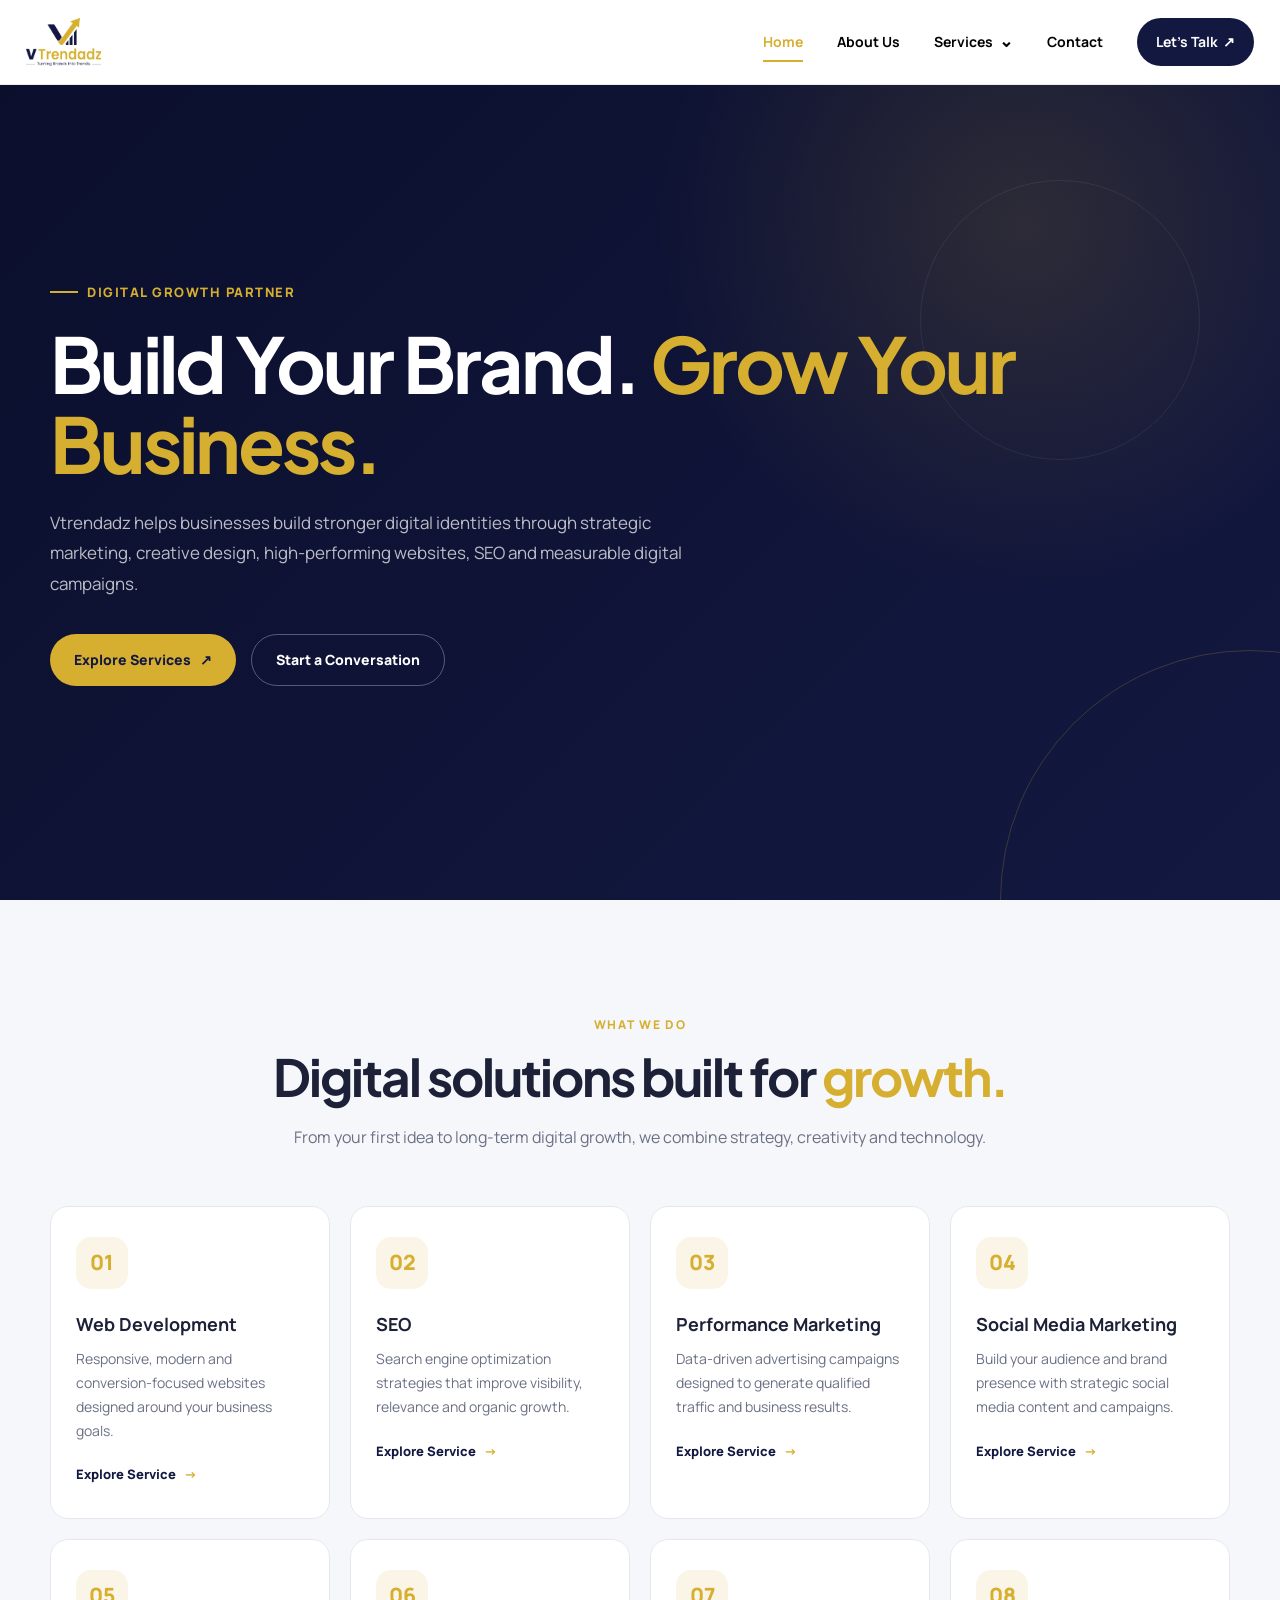
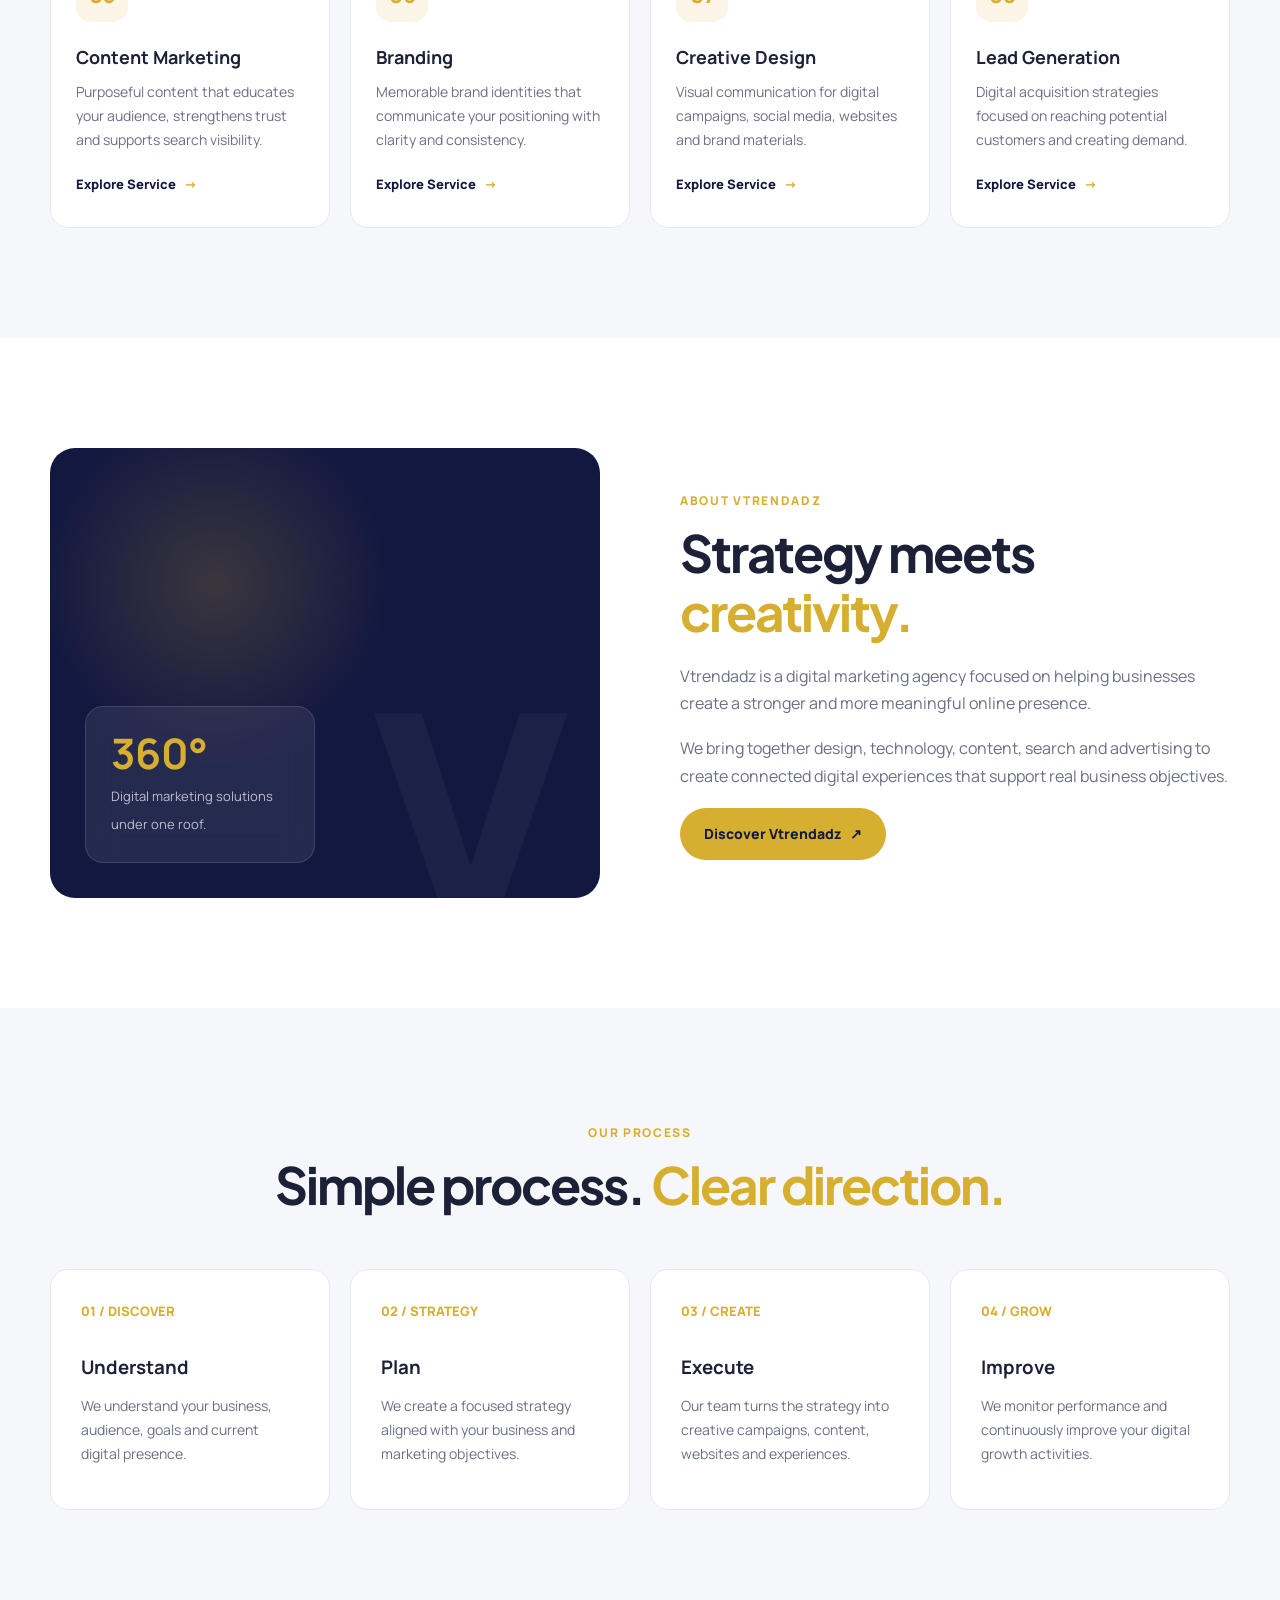
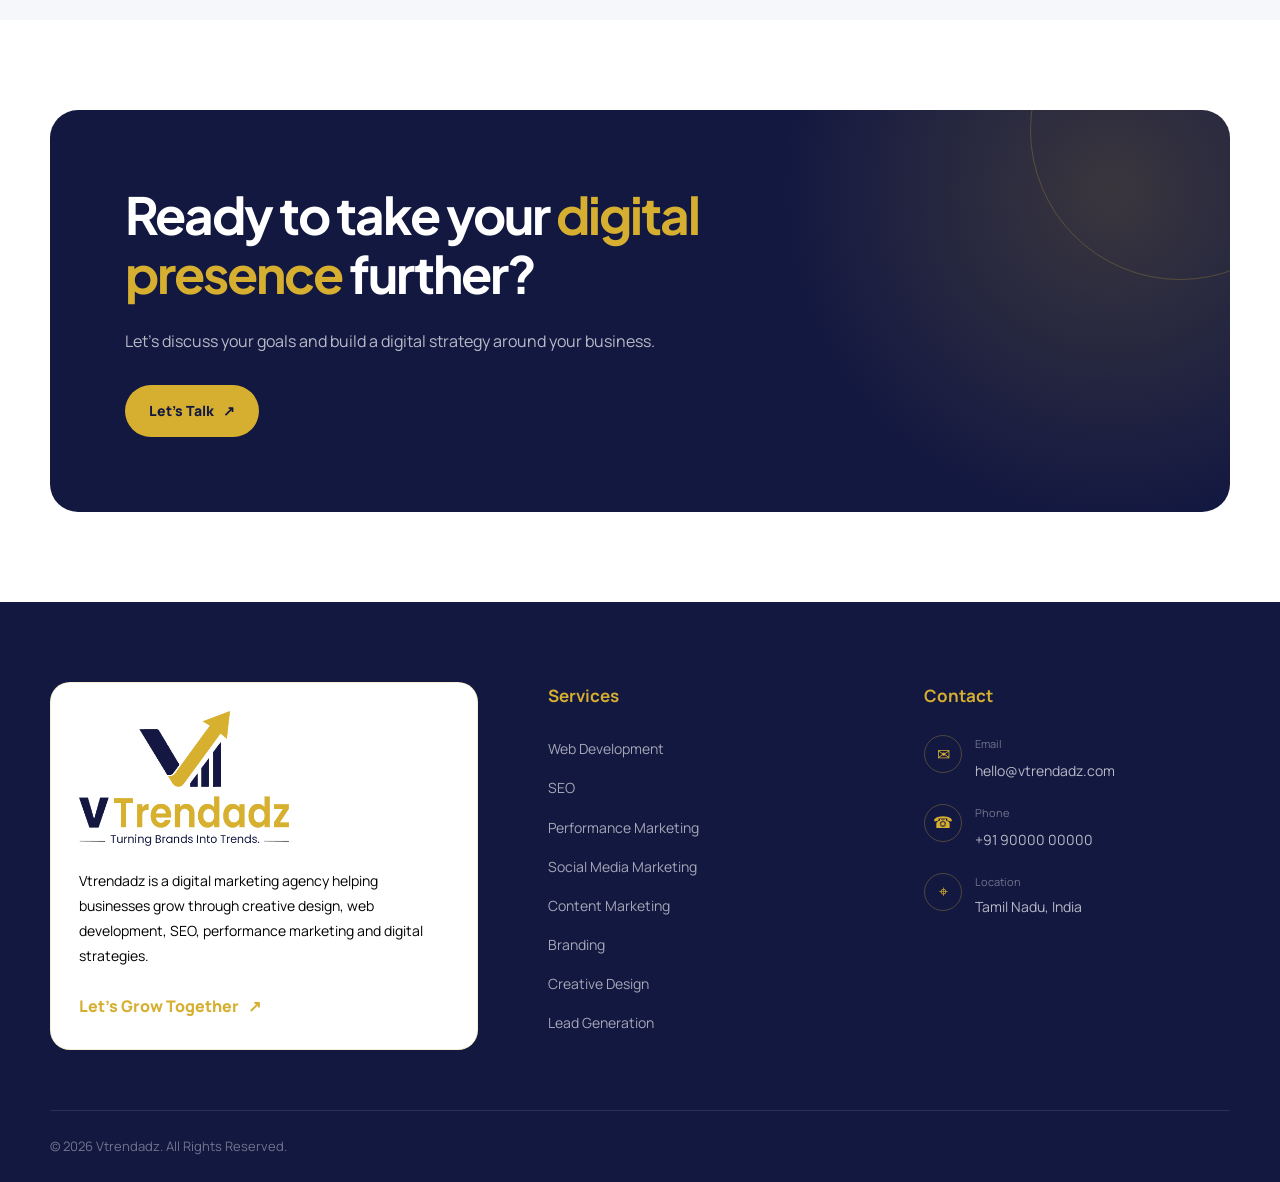
==== commit 4d86985c: "ff" ====
--- a/index.html
+++ b/index.html
@@ -588,14 +588,14 @@
 
                     <ul>
 
-                        <li><a href="web-development.html">Web Development</a></li>
-                        <li><a href="seo.html">SEO</a></li>
-                        <li><a href="performance-marketing.html">Performance Marketing</a></li>
-                        <li><a href="social-media-marketing.html">Social Media Marketing</a></li>
-                        <li><a href="content-marketing.html">Content Marketing</a></li>
-                        <li><a href="branding.html">Branding</a></li>
-                        <li><a href="creative-design.html">Creative Design</a></li>
-                        <li><a href="lead-generation.html">Lead Generation</a></li>
+                        <li><a href="services/web-development.html">Web Development</a></li>
+                        <li><a href="services/seo.html">SEO</a></li>
+                        <li><a href="services/performance-marketing.html">Performance Marketing</a></li>
+                        <li><a href="services/social-media-marketing.html">Social Media Marketing</a></li>
+                        <li><a href="services/content-marketing.html">Content Marketing</a></li>
+                        <li><a href="services/branding.html">Branding</a></li>
+                        <li><a href="services/creative-design.html">Creative Design</a></li>
+                        <li><a href="services/lead-generation.html">Lead Generation</a></li>
 
                     </ul>
 
